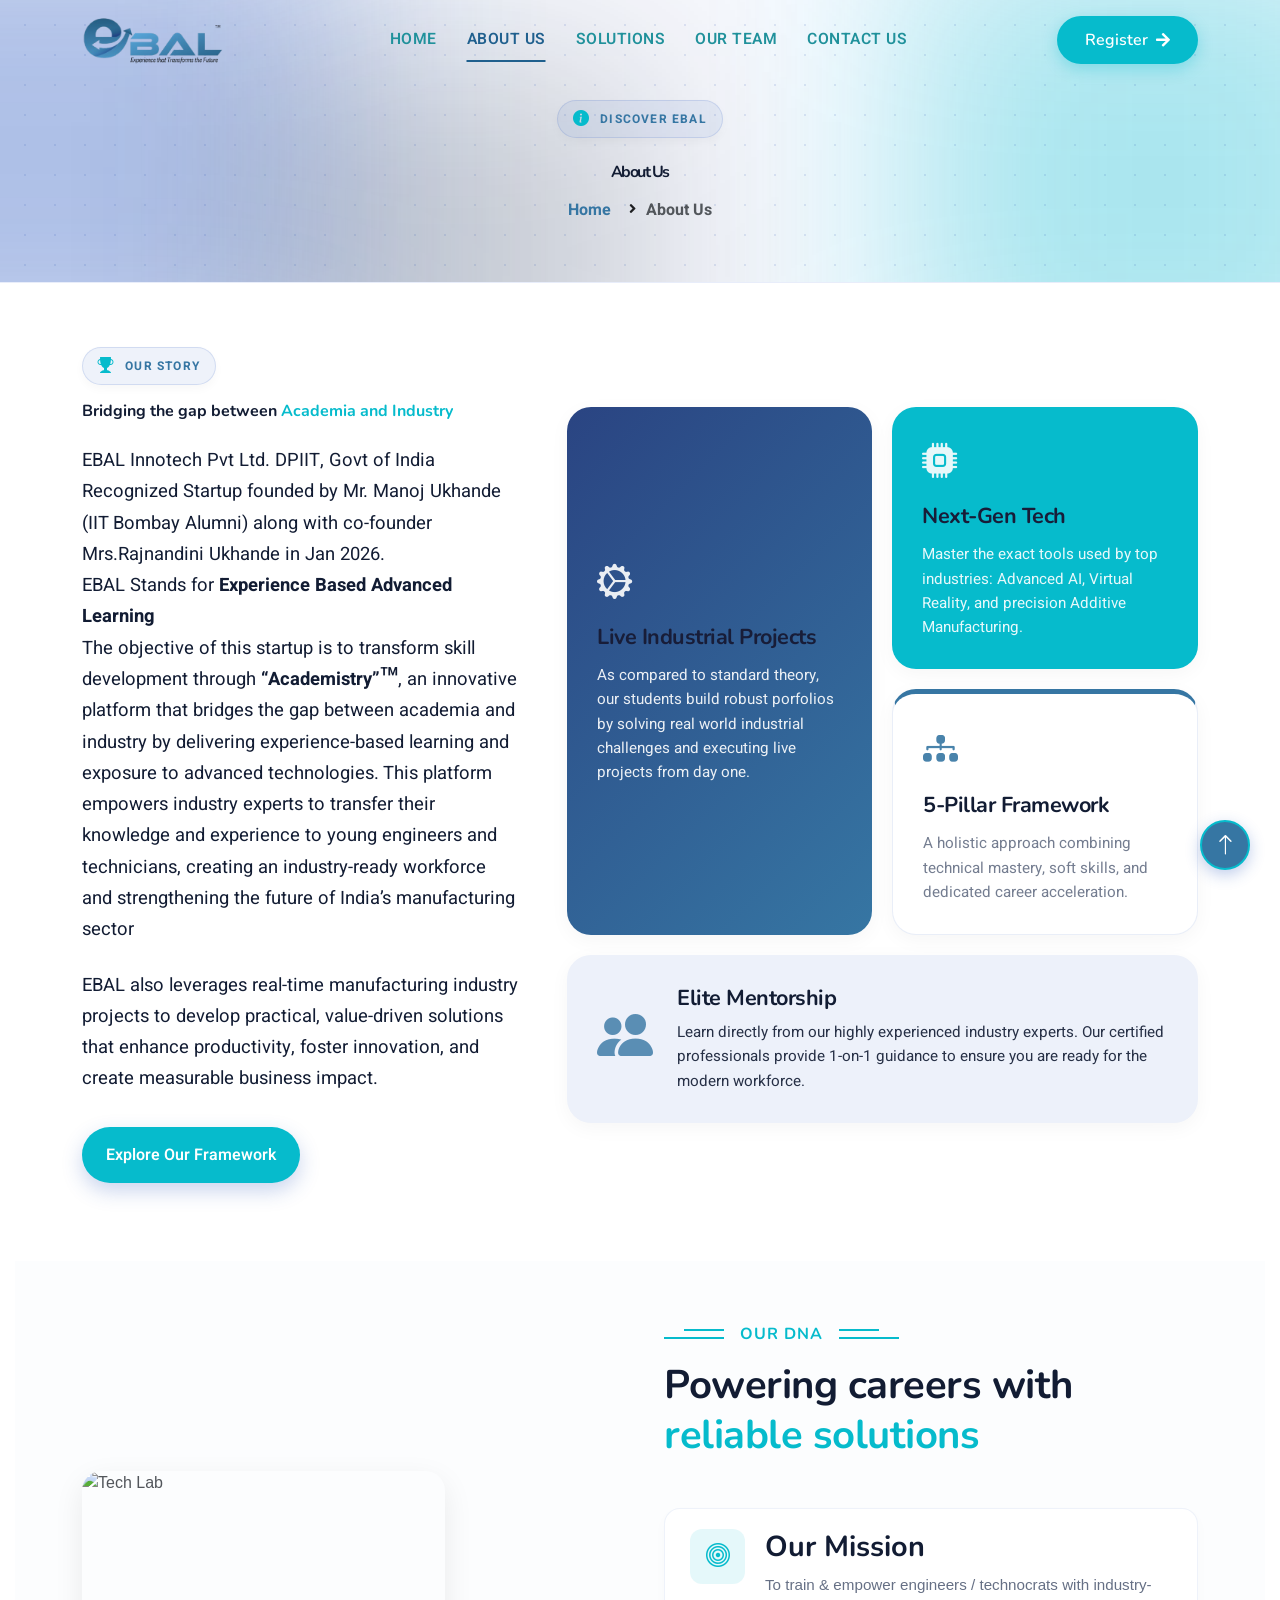
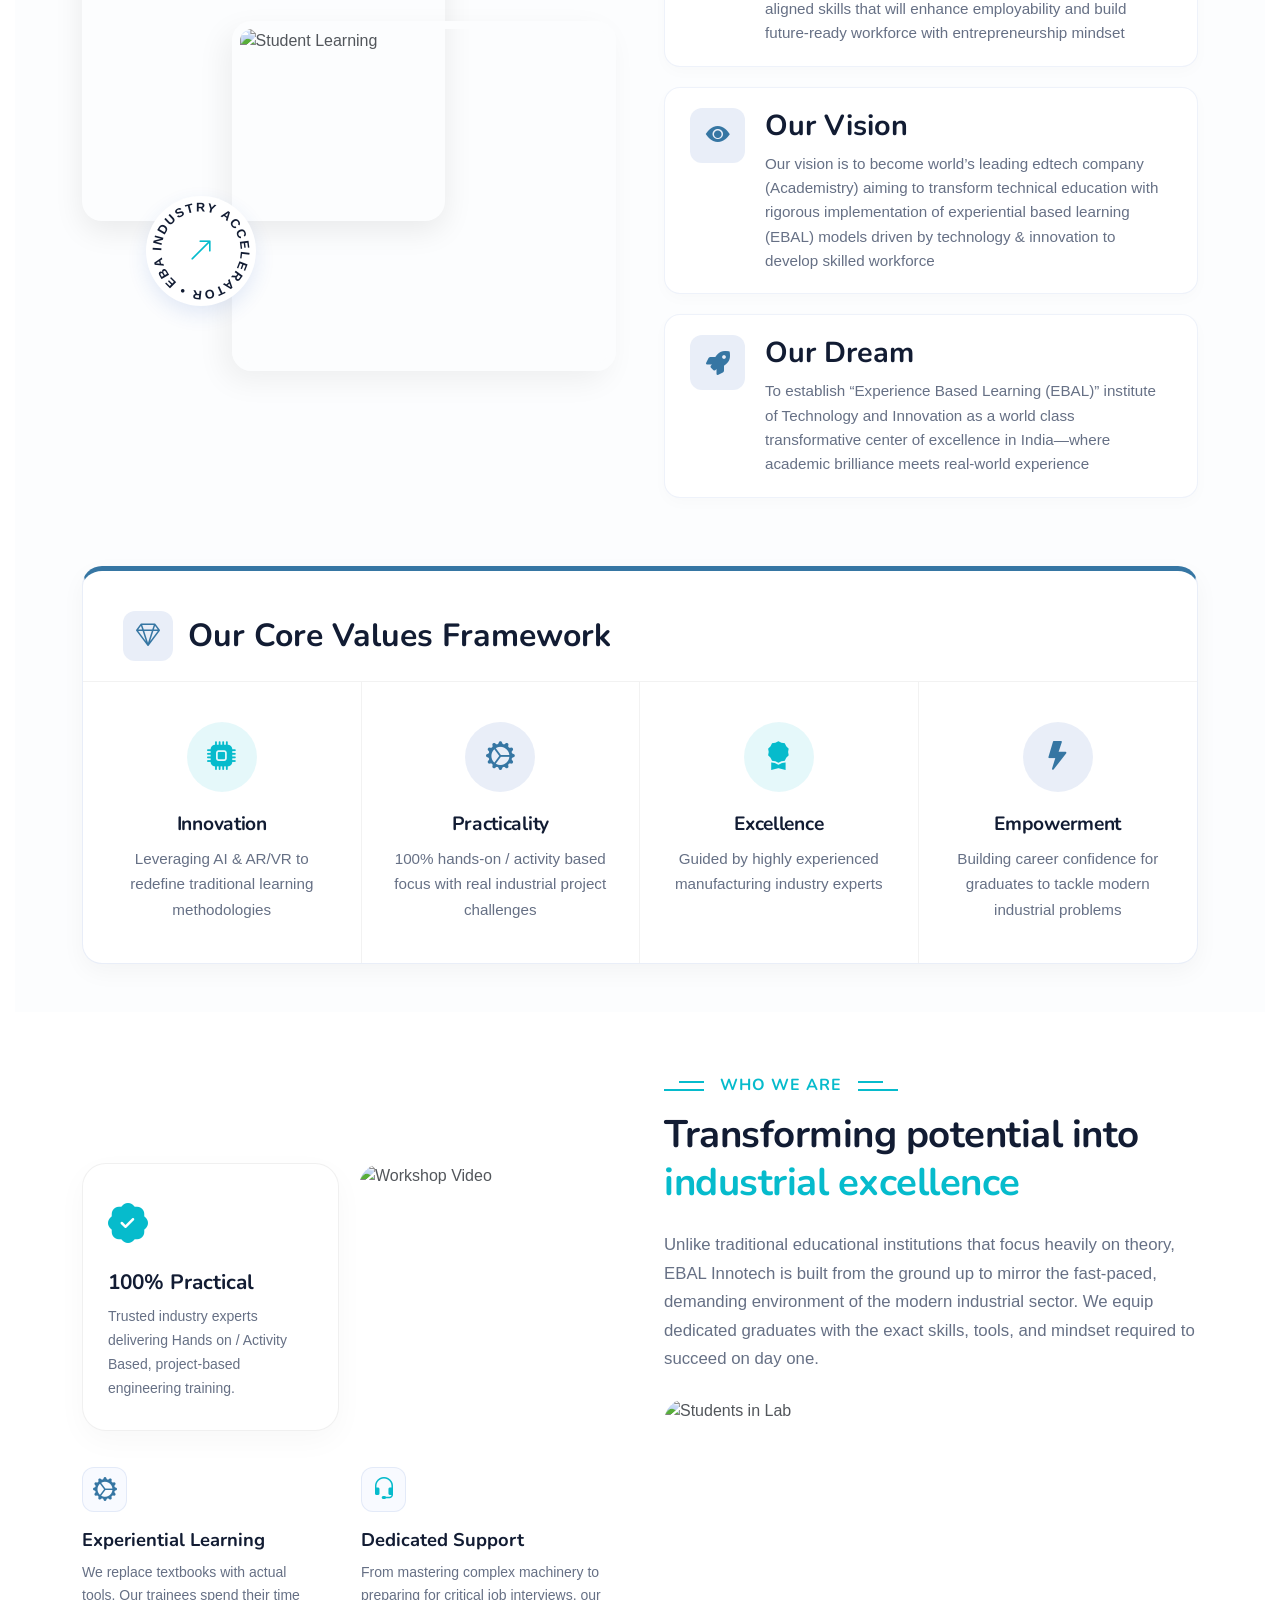
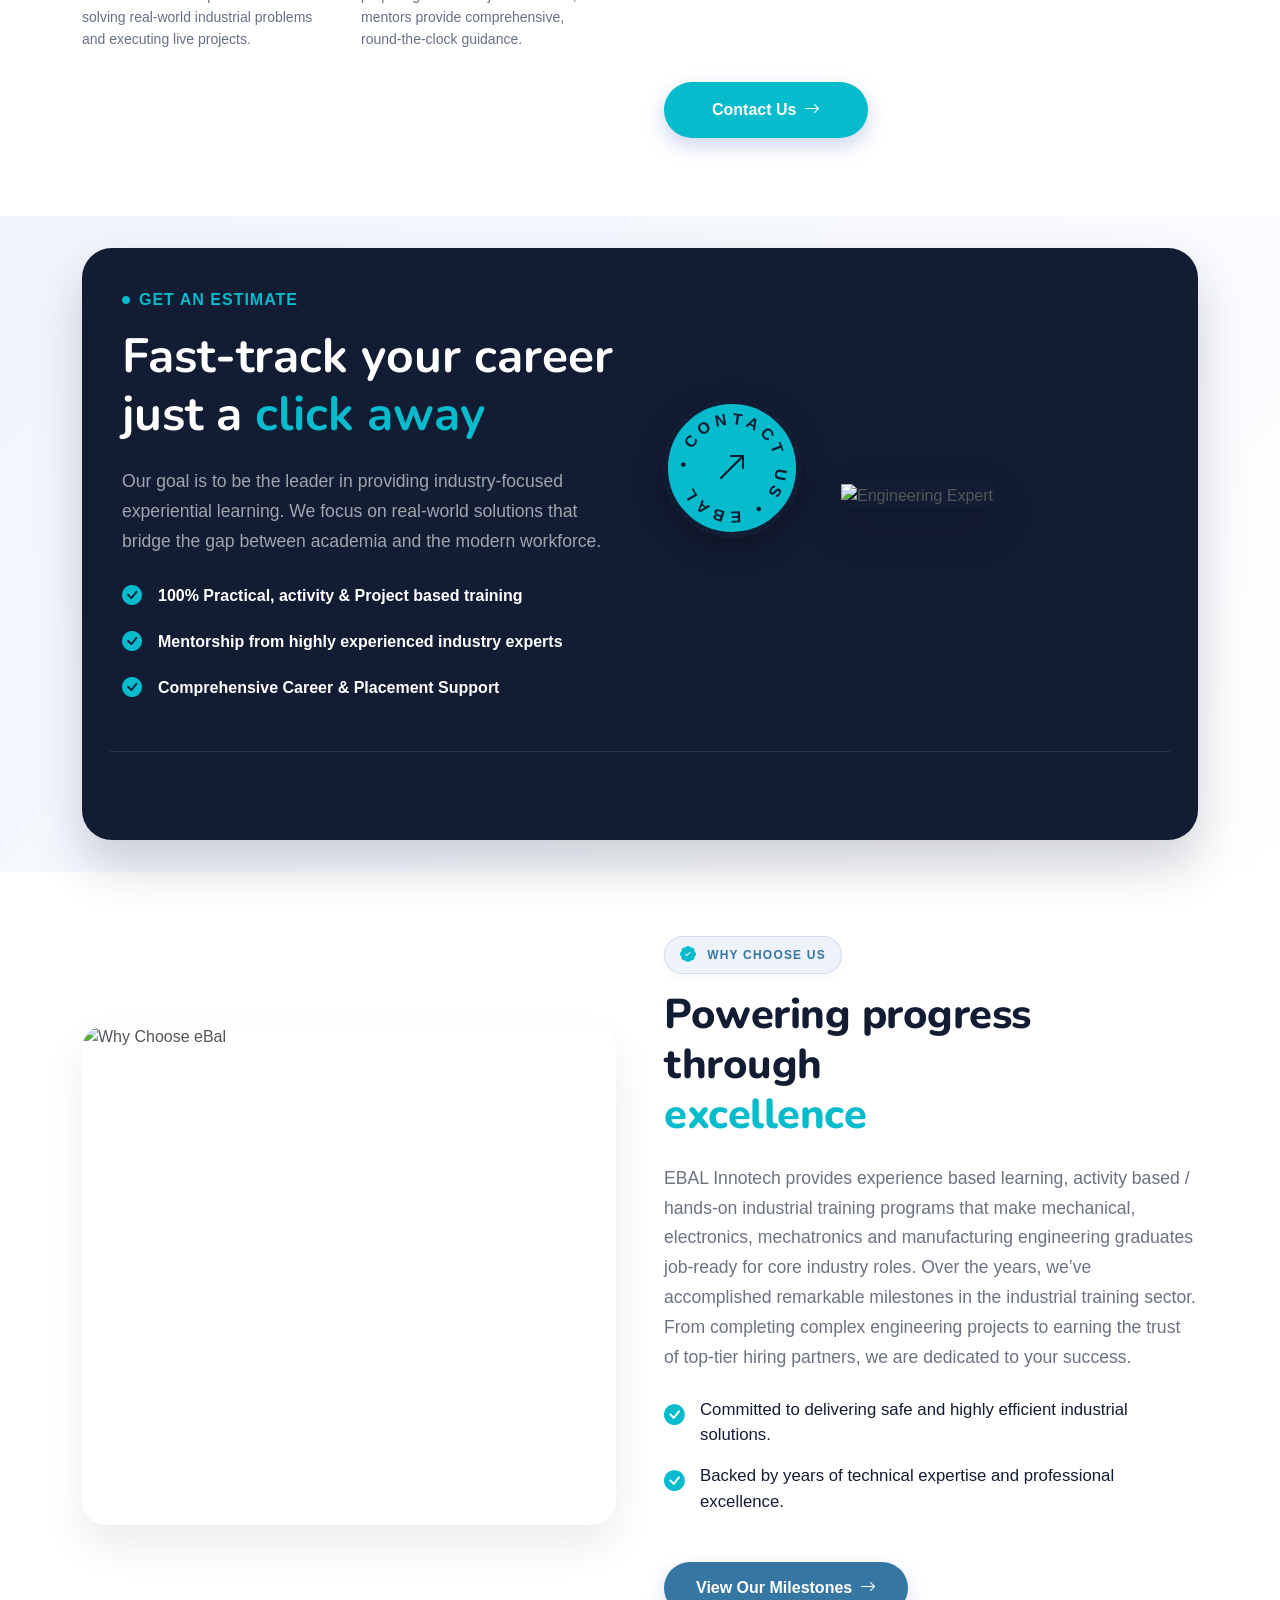
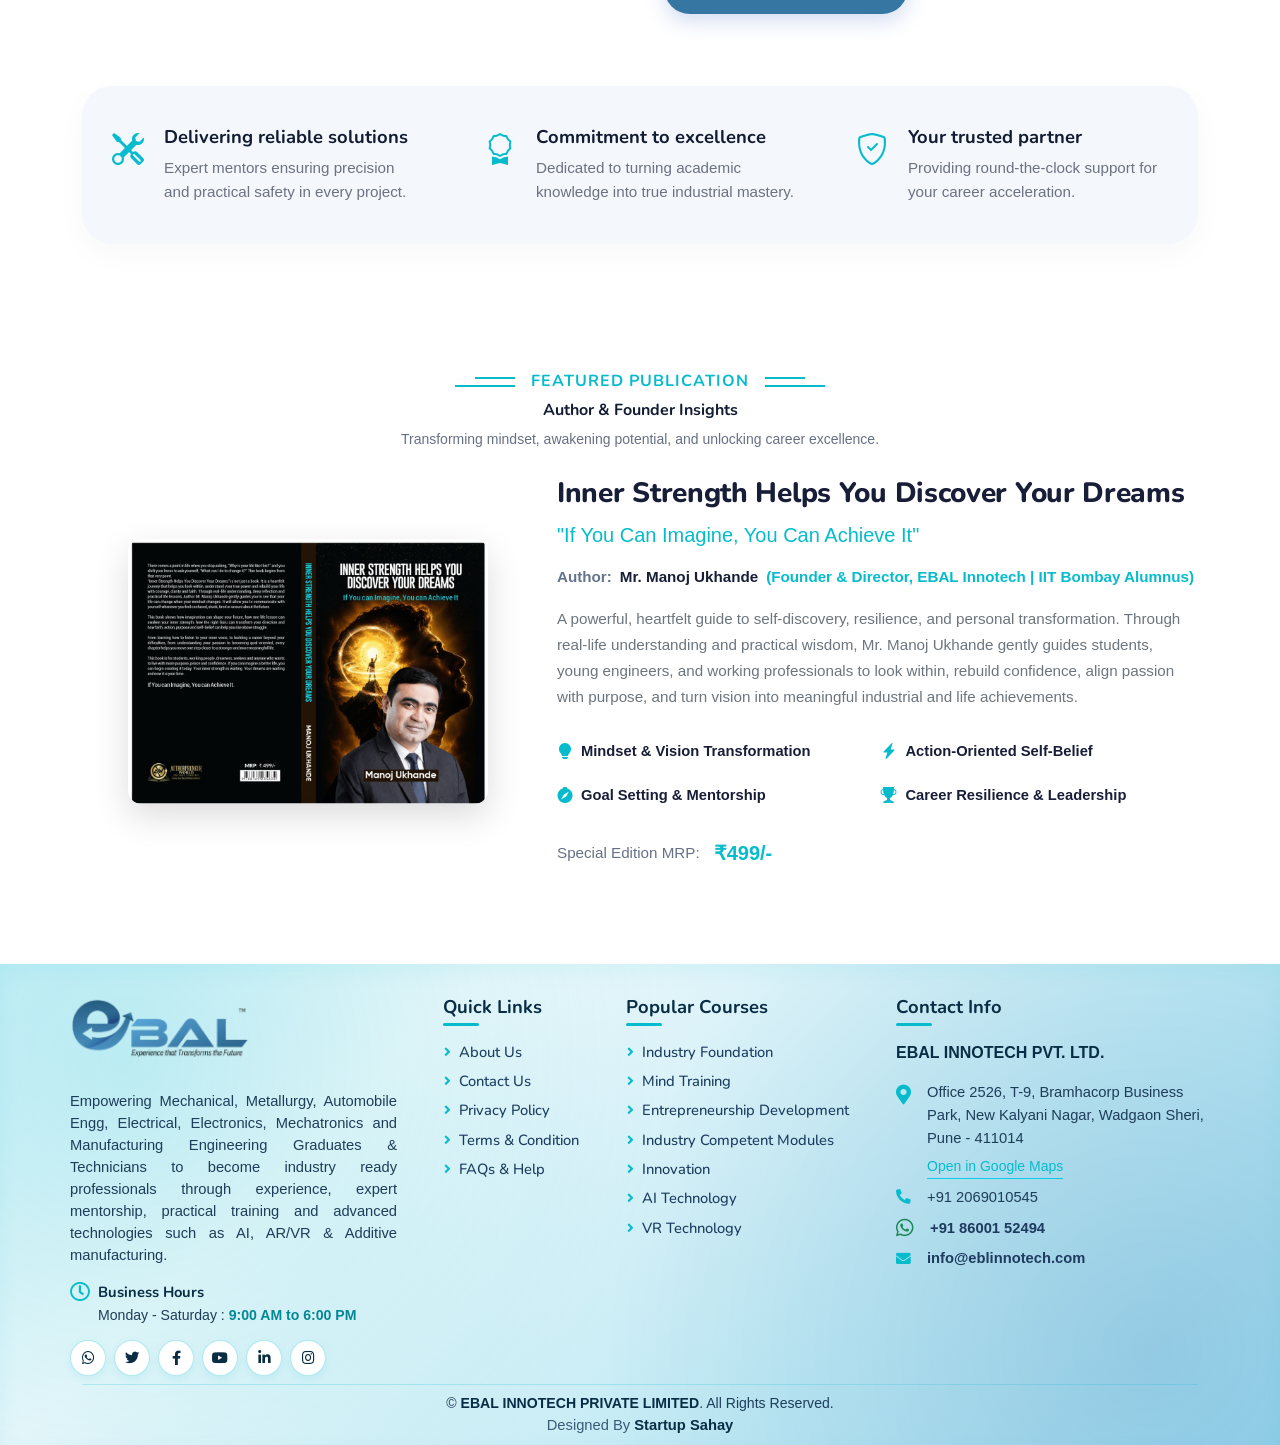
==== about.html @ b23828b1 "Initial commit - EBAL Innotech Website" ====
<!doctype html>
<html lang="en">
 <head>
    <meta charset="utf-8" />
    <title>About EBAL Innotech | Pioneers in Experiential Engineering Training</title>
    
    <meta name="description" content="Learn about EBAL Innotech, founded by IIT Bombay alumni Manoj Ukhande. We bridge the gap between academia and industry through our unique Academistry™ learning model." />
    
    <meta name="keywords" content="About EBAL Innotech, Academistry, Manoj Ukhande, experiential learning Pune, engineering training institute, Industry 4.0 education, practical engineering courses" />
    
    <meta name="viewport" content="width=device-width, initial-scale=1.0" />
    <meta name="author" content="EBAL Innotech Pvt. Ltd." />
    <meta name="robots" content="index, follow" />
    
    <link rel="canonical" href="https://www.ebalinnotech.com/about" />

    <meta property="og:title" content="About EBAL Innotech | Experiential Learning Experts" />
    <meta property="og:description" content="Discover how EBAL Innotech is transforming engineering graduates into industry-ready professionals with hands-on AI, AR/VR, and manufacturing training." />
    <meta property="og:image" content="https://www.ebalinnotech.com/img/about.jpg" />
    <meta property="og:url" content="https://www.ebalinnotech.com/about" />
    <meta property="og:type" content="website" />

    <meta name="twitter:card" content="summary_large_image" />
    <meta name="twitter:title" content="About EBAL Innotech | Industry Skill Accelerator" />
    <meta name="twitter:description" content="Bridging academia and industry through our 5-pillar Academistry framework." />
    <meta name="twitter:image" content="https://www.ebalinnotech.com/img/about.jpg" />

    <link rel="icon" type="image/png" sizes="60x60" href="./img/faviconlogo.jpeg" />
    <link href="img/favicon.ico" rel="icon" />

    <link rel="preconnect" href="https://fonts.googleapis.com" />
    <link rel="preconnect" href="https://fonts.gstatic.com" crossorigin />
    <link href="https://fonts.googleapis.com/css2?family=Heebo:wght@400;500;600&family=Nunito:wght@600;700;800&display=swap" rel="stylesheet" />

    <link href="https://cdnjs.cloudflare.com/ajax/libs/font-awesome/5.10.0/css/all.min.css" rel="stylesheet" />
    <link href="https://cdn.jsdelivr.net/npm/bootstrap-icons@1.4.1/font/bootstrap-icons.css" rel="stylesheet" />

    <link href="lib/animate/animate.min.css" rel="stylesheet" />
    <link href="lib/owlcarousel/assets/owl.carousel.min.css" rel="stylesheet" />

    <link href="css/bootstrap.min.css" rel="stylesheet" />

    <link href="css/style.css" rel="stylesheet" />
    <link href="css/about.css" rel="stylesheet" />

    <script type="application/ld+json">
    {
      "@context": "https://schema.org",
      "@type": "AboutPage",
      "mainEntity": {
        "@type": "Organization",
        "name": "EBAL Innotech Pvt. Ltd.",
        "description": "An industry-integrated experiential learning platform bridging the gap between academia and real-world engineering.",
        "foundingDate": "2026-01",
        "founder": [
          {
            "@type": "Person",
            "name": "Manoj Rajendra Ukhande",
            "jobTitle": "Founder and Director",
            "alumniOf": "IIT Bombay"
          },
          {
            "@type": "Person",
            "name": "Rajnandini Ukhande",
            "jobTitle": "Co-Founder and Director"
          }
        ],
        "url": "https://www.ebalinnotech.com/"
      }
    }
    </script>
</head>

  <body>
    <!-- Spinner Start -->
    <div
      id="spinner"
      class="show bg-white position-fixed translate-middle w-100 vh-100 top-50 start-50 d-flex align-items-center justify-content-center"
    >
      <div
        class="spinner-border text-primary"
        style="width: 3rem; height: 3rem"
        role="status"
      >
        <span class="sr-only">Loading...</span>
      </div>
    </div>
    <!-- Spinner End -->

    <!-- Navbar Start -->
    <nav class="navbar navbar-expand-lg ebal-navbar fixed-top">
      <div class="container">
        <a href="index" class="navbar-brand d-flex align-items-center">
          <img
            src="img/EBAL_INNOTECH_FINAL.png"
            alt="EBAL Logo"
            style="height: 50px"
          />
        </a>

        <button
          type="button"
          class="navbar-toggler"
          data-bs-toggle="collapse"
          data-bs-target="#navbarCollapse"
        >
          <span class="navbar-toggler-icon"></span>
        </button>

        <div class="collapse navbar-collapse" id="navbarCollapse">
          <div class="navbar-nav mx-auto">
            <a href="index" class="nav-item nav-link">Home</a>
            <a href="about" class="nav-item nav-link active">About Us</a>
            
            <div class="nav-item dropdown">
              <a href="solution" class="nav-link">Solutions</a>
              <!-- <div class="dropdown-menu fade-down m-0">
                        <a href="training.html" class="dropdown-item">Industrial Training</a>
                        <a href="tech.html" class="dropdown-item">Advanced Tech</a>
                        <a href="mentorship.html" class="dropdown-item">Mentorship</a>
                    </div> -->
            </div>
            <a href="team" class="nav-item nav-link">Our Team</a>
       
            <a href="contactus" class="nav-item nav-link">Contact Us</a>
          </div>

          <div
            class="mt-4 mt-lg-0 mb-3 mb-lg-0 d-flex justify-content-center justify-content-lg-end"
          >
            <a
              href="https://experts.ebalinnotech.com/l/eecb7ab9f0"
              class="btn btn-nav-action rounded-pill"
            >
              Register <i class="fa fa-arrow-right ms-2"></i>
            </a>
          </div>
        </div>
      </div>
    </nav>
    <!-- Navbar End -->

    <!-- Header Start -->
    <div class="ebal-inner-header">
      <div class="tech-orb orb-primary"></div>
      <div class="tech-orb orb-cyan"></div>
      <div class="tech-orb orb-accent"></div>

      <div class="grid-overlay"></div>

      <div class="container position-relative z-index-2">
        <div class="row justify-content-center">
          <div class="col-lg-10 text-center">
            <div class="mb-4" style="margin-top: 40px">
              <span class="ebal-badge-clean">
                <i class="bi bi-info-circle-fill"></i> Discover EBAL
              </span>
            </div>

            <h1
              class="display-3 fw-bold text-dark-blue animated slideInDown mb-3"
            >
              About Us
            </h1>

            <nav aria-label="breadcrumb">
              <ol
                class="breadcrumb justify-content-center bg-transparent p-0 m-0 animated slideInUp"
              >
                <li class="breadcrumb-item">
                  <a
                    class="text-primary-blue text-decoration-none fw-bold"
                    href="index"
                    >Home</a
                  >
                </li>
                <li
                  class="breadcrumb-item text-black fw-bold"
                  aria-current="page"
                >
                  About Us
                </li>
              </ol>
            </nav>
          </div>
        </div>
      </div>
    </div>
    <!-- Header End -->

    <!-- Service Start -->
    <section class="ebal-story-section py-5">
      <div class="container py-5">
        <div class="row g-5 align-items-center">
          <div class="col-lg-5">
            <span class="ebal-badge-clean mb-3">
              <i class="bi bi-trophy-fill"></i> Our Story
            </span>
            <h2 class="display-5 fw-bold text-dark-blue mb-4">
              Bridging the gap between
              <span class="text-primary-cyan">Academia and Industry</span>
            </h2>

            <p class="lead-text mb-4">
             
              EBAL Innotech Pvt Ltd. DPIIT, Govt of India Recognized Startup founded by Mr. Manoj Ukhande (IIT Bombay Alumni) along with co-founder Mrs.Rajnandini Ukhande  in Jan 2026.<br>

EBAL Stands for <strong> Experience Based Advanced Learning</strong> <br>

The objective of this startup is to transform skill development through <strong>“Academistry”™</strong>, an innovative platform that bridges the gap between academia and industry by delivering experience-based learning and exposure to advanced technologies.
This platform empowers industry experts to transfer their knowledge and experience to young engineers and technicians, creating an industry-ready workforce and strengthening the future of India’s manufacturing sector

            </p>
            <p class="lead-text mb-4">
             EBAL also leverages real-time manufacturing industry projects to develop practical, value-driven solutions that enhance productivity, foster innovation, and create measurable business impact.
            </p>

            <a
              href="#courses"
              class="btn-primary-custom px-4 py-3 rounded-pill mt-2"
            >
              Explore Our Framework
            </a>
          </div>

          <div class="col-lg-7">
            <div class="bento-grid-static">
              <div class="bento-card-solid card-tall dark-plum-gradient">
                <div class="card-icon-top">
                  <i class="bi bi-gear-wide-connected"></i>
                </div>
                <h3 class="card-solid-title">Live Industrial Projects</h3>
                <p class="card-solid-text">
                  As compared to standard theory, our students build robust porfolios by solving real world industrial challenges and executing live projects from day one.
                </p>
              </div>

              <div class="bento-card-solid card-sq1 cyan-bg">
                <div class="card-icon-top"><i class="bi bi-cpu-fill"></i></div>
                <h3 class="card-solid-title">Next-Gen Tech</h3>
                <p class="card-solid-text">
                  Master the exact tools used by top industries: Advanced AI,
                 Virtual Reality, and precision Additive Manufacturing.
                </p>
              </div>

              <div class="bento-card-solid card-sq2 white-bg border-card">
                <div class="card-icon-top text-primary-blue">
                  <i class="bi bi-diagram-3-fill"></i>
                </div>
                <h3 class="card-solid-title text-dark-blue">
                  5-Pillar Framework
                </h3>
                <p class="card-solid-text text-muted">
                  A holistic approach combining technical mastery, soft skills,
                  and dedicated career acceleration.
                </p>
              </div>

              <div class="bento-card-solid card-wide light-blue-bg">
                <div class="d-flex align-items-center gap-4">
                  <div
                    class="card-icon-large text-primary-blue d-none d-sm-block"
                  >
                    <i class="bi bi-people-fill"></i>
                  </div>
                  <div>
                    <h3 class="card-solid-title text-dark-blue mb-2">
                      Elite Mentorship
                    </h3>
                    <p class="card-solid-text text-dark-blue opacity-75 mb-0">
                      Learn directly from our highly experienced industry experts.
                      Our certified professionals provide 1-on-1 guidance to ensure you are ready for the modern workforce. 
                    </p>
                  </div>
                </div>
              </div>
            </div>
          </div>
        </div>
      </div>
    </section>
    <!-- Service End -->

    <section class="ebal-mvv-section py-5">
      <div class="container py-5">
        <div
          class="row g-5 mb-5 align-items-center flex-column-reverse flex-lg-row"
        >
          <div class="col-lg-6 wow fadeInUp" data-wow-delay="0.1s">
            <div class="image-composition">
              <img
                src="https://images.unsplash.com/photo-1581091226825-a6a2a5aee158?ixlib=rb-4.0.3&auto=format&fit=crop&w=600&q=80"
                alt="Tech Lab"
                class="img-top-left"
              />
              <img
                src="https://images.unsplash.com/photo-1531482615713-2afd69097998?ixlib=rb-4.0.3&auto=format&fit=crop&w=600&q=80"
                alt="Student Learning"
                class="img-bottom-right"
              />

              <div class="rotating-badge">
                <svg
                  class="rotating-text"
                  viewBox="0 0 100 100"
                  width="100%"
                  height="100%"
                >
                  <defs>
                    <path
                      id="circlePath"
                      d="M 50, 50 m -36, 0 a 36,36 0 1,1 72,0 a 36,36 0 1,1 -72,0"
                    />
                  </defs>
                  <text
                    font-size="11.5"
                    font-weight="bold"
                    fill="#121c33"
                    letter-spacing="1.5"
                  >
                    <textPath href="#circlePath">
                      INDUSTRY ACCELERATOR • EBAL •
                    </textPath>
                  </text>
                </svg>
                <div class="center-arrow">
                  <i class="bi bi-arrow-up-right"></i>
                </div>
              </div>
            </div>
          </div>

          <div class="col-lg-6 wow fadeInUp" data-wow-delay="0.3s">
            <div class="ebal-double-line-heading justify-content-start mb-3">
              <span class="line left-line"></span>
              <h6
                class="text-primary-cyan px-3 mb-0 text-uppercase fw-bold letter-spacing-1"
              >
                Our DNA
              </h6>
              <span class="line right-line"></span>
            </div>

            <h2
              class="mb-5 text-dark-blue fw-bold ebal-section-title"
              style="font-size: 2.5rem"
            >
              Powering careers with <br /><span class="text-primary-cyan"
                >reliable solutions</span
              >
            </h2>

            <div class="mv-card-horizontal">
              <div class="mv-icon-square bg-light-cyan text-primary-cyan">
                <i class="bi bi-bullseye"></i>
              </div>
              <div>
                <h4 class="text-dark-blue fw-bold mb-2">Our Mission</h4>
                <p class="text-muted mb-0 small-p">
                  To train & empower engineers / technocrats with industry-aligned skills that will enhance employability and build future-ready workforce with entrepreneurship mindset
                </p>
              </div>
            </div>

            <div class="mv-card-horizontal">
              <div class="mv-icon-square bg-light-blue text-primary-blue">
                <i class="bi bi-eye-fill"></i>
              </div>
              <div>
                <h4 class="text-dark-blue fw-bold mb-2">Our Vision</h4>
                <p class="text-muted mb-0 small-p">
                  Our vision is to become world’s leading edtech company
                  (Academistry) aiming to transform technical education with
                  rigorous implementation of experiential based learning (EBAL)
                  models driven by technology & innovation to develop skilled
                  workforce
                </p>
              </div>
            </div>
            <div class="mv-card-horizontal">
              <div class="mv-icon-square bg-light-blue text-primary-blue">
                <i class="fa fa-rocket"></i>
              </div>
              <div>
                <h4 class="text-dark-blue fw-bold mb-2">Our Dream</h4>
                <p class="text-muted mb-0 small-p">
                  To establish “Experience Based Learning (EBAL)” institute of
                  Technology and Innovation as a world class transformative
                  center of excellence in India—where academic brilliance meets
                  real-world experience
                </p>
              </div>
            </div>
          </div>
        </div>

        <div class="wow fadeInUp" data-wow-delay="0.5s">
          <div
            class="bg-white-solid border-card framework-card p-0"
            style="
              border-radius: 20px;
              box-shadow: 0 8px 25px rgba(0, 0, 0, 0.04);
              overflow: hidden;
            "
          >
            <div class="framework-header">
              <div class="mvv-icon-small">
                <i class="bi bi-gem"></i>
              </div>
              <h4 class="mb-0 text-dark-blue fw-bold" style="font-size: 2rem">
                Our Core Values Framework
              </h4>
            </div>

            <div class="values-grid">
              <div class="value-item">
                <div class="value-icon-circle bg-light-cyan">
                  <i class="bi bi-cpu-fill text-primary-cyan"></i>
                </div>
                <h5 class="text-dark-blue fw-bold">Innovation</h5>
                <p class="text-muted small mb-0">
                  Leveraging AI & AR/VR to redefine traditional learning
                  methodologies
                </p>
              </div>

              <div class="value-item">
                <div class="value-icon-circle bg-light-blue">
                  <i class="bi bi-gear-wide-connected text-primary-blue"></i>
                </div>
                <h5 class="text-dark-blue fw-bold">Practicality</h5>
                <p class="text-muted small mb-0">
                  100% hands-on / activity 
based focus with real industrial project challenges
                </p>
              </div>

              <div class="value-item">
                <div class="value-icon-circle bg-light-cyan">
                  <i class="bi bi-award-fill text-primary-cyan"></i>
                </div>
                <h5 class="text-dark-blue fw-bold">Excellence</h5>
                <p class="text-muted small mb-0">
                 Guided by highly experienced manufacturing industry experts
                </p>
              </div>

              <div class="value-item">
                <div class="value-icon-circle bg-light-blue">
                  <i class="bi bi-lightning-fill text-primary-blue"></i>
                </div>
                <h5 class="text-dark-blue fw-bold">Empowerment</h5>
                <p class="text-muted small mb-0">
                  Building career confidence for graduates to tackle modern
                  industrial problems
                </p>
              </div>
            </div>
          </div>
        </div>
      </div>
    </section>

    <section class="ebal-who-bento py-5">
      <div class="container py-5">
        <div class="row g-5 align-items-center">
          <div class="col-lg-6 wow fadeInLeft" data-wow-delay="0.1s">
            <div class="bento-visual-grid">
              <div class="bento-card bento-stat">
                <div class="stat-icon-wrapper">
                  <i class="bi bi-patch-check-fill text-primary-cyan"></i>
                </div>
                <h4 class="fw-bold text-dark-blue">100% Practical</h4>
                <p class="text-muted small mb-0">
                  Trusted industry experts delivering Hands on / Activity Based, project-based
                  engineering training.
                </p>
              </div>

              <div class="bento-card bento-video">
                <img
                  src="https://images.unsplash.com/photo-1581092335397-9583eb92d232?ixlib=rb-4.0.3&auto=format&fit=crop&w=500&q=80"
                  alt="Workshop Video"
                />
                <!-- <div class="play-btn-overlay">
                            <a href="#" class="play-btn"><i class="bi bi-play-fill"></i></a>
                        </div> -->
              </div>

              <div
                class="bento-features-wrapper mt-3"
                style="grid-column: span 2"
              >
                <div class="row g-4">
                  <div class="col-md-6">
                    <div class="text-feature-block">
                      <div class="feature-icon mb-3">
                        <i
                          class="bi bi-gear-wide-connected text-primary-blue"
                        ></i>
                      </div>
                      <h5 class="fw-bold text-dark-blue">
                        Experiential Learning
                      </h5>
                      <p class="text-muted small mb-0">
                        We replace textbooks with actual tools. Our trainees
                        spend their time solving real-world industrial problems
                        and executing live projects.
                      </p>
                    </div>
                  </div>
                  <div class="col-md-6">
                    <div class="text-feature-block">
                      <div class="feature-icon mb-3">
                        <i class="bi bi-headset text-primary-cyan"></i>
                      </div>
                      <h5 class="fw-bold text-dark-blue">Dedicated Support</h5>
                      <p class="text-muted small mb-0">
                        From mastering complex machinery to preparing for
                        critical job interviews, our mentors provide
                        comprehensive, round-the-clock guidance.
                      </p>
                    </div>
                  </div>
                </div>
              </div>
            </div>
          </div>

          <div class="col-lg-6 wow fadeInRight" data-wow-delay="0.3s">
            <div class="ebal-double-line-heading justify-content-start mb-3">
              <span class="line left-line"></span>
              <h6
                class="text-primary-cyan px-3 mb-0 text-uppercase fw-bold letter-spacing-1"
              >
                Who We Are
              </h6>
              <span class="line right-line"></span>
            </div>

            <h2 class="bento-main-title fw-bold text-dark-blue mb-4">
              Transforming potential into
              <span class="text-primary-cyan">industrial excellence</span>
            </h2>

            <p class="bento-lead-text text-muted mb-4">
              Unlike traditional educational institutions that focus heavily on
              theory, EBAL Innotech is built from the ground up to mirror the
              fast-paced, demanding environment of the modern industrial sector.
              We equip dedicated graduates with the exact skills, tools, and
              mindset required to succeed on day one.
            </p>

            <div class="bento-card bento-wide mb-4" style="height: 260px">
              <img
                src="https://images.unsplash.com/photo-1531482615713-2afd69097998?ixlib=rb-4.0.3&auto=format&fit=crop&w=800&q=80"
                alt="Students in Lab"
                style="width: 100%; height: 100%; object-fit: cover"
              />
            </div>

            <a
              href="contactus"
              class="btn-primary-custom px-5 py-3 rounded-pill fw-bold"
            >
              Contact Us <i class="bi bi-arrow-right ms-2"></i>
            </a>
          </div>
        </div>
      </div>
    </section>

    <section class="ebal-stats-section py-3">
      <div class="container py-3">
        <div class="ebal-stats-box-wrapper">
          <div class="row align-items-center mb-5 pb-5 ebal-bottom-divider">
            <div
              class="col-lg-6 mb-5 mb-lg-0 wow fadeInLeft"
              data-wow-delay="0.1s"
            >
              <span
                class="text-primary-cyan text-uppercase fw-bold letter-spacing-1 mb-3 d-block"
              >
                <i
                  class="bi bi-circle-fill"
                  style="
                    font-size: 0.5rem;
                    vertical-align: middle;
                    margin-right: 8px;
                  "
                ></i
                >GET AN ESTIMATE
              </span>

              <h2 class="display-5 fw-bold text-white mb-4">
                Fast-track your career just a
                <span class="text-primary-cyan">click away</span>
              </h2>

              <p
                class="text-white-50 mb-4"
                style="font-size: 1.1rem; line-height: 1.7"
              >
                Our goal is to be the leader in providing industry-focused
                experiential learning. We focus on real-world solutions that
                bridge the gap between academia and the modern workforce.
              </p>

              <ul class="list-unstyled text-white m-0">
                <li class="mb-3 d-flex align-items-center">
                  <i
                    class="bi bi-check-circle-fill text-primary-cyan me-3 fs-5"
                  ></i>
                  <span class="fw-medium"
                    >100% Practical, activity & Project based training</span
                  >
                </li>
                <li class="mb-3 d-flex align-items-center">
                  <i
                    class="bi bi-check-circle-fill text-primary-cyan me-3 fs-5"
                  ></i>
                  <span class="fw-medium"
                    >Mentorship from highly experienced industry experts</span
                  >
                </li>
                <li class="d-flex align-items-center">
                  <i
                    class="bi bi-check-circle-fill text-primary-cyan me-3 fs-5"
                  ></i>
                  <span class="fw-medium"
                    >Comprehensive Career & Placement Support</span
                  >
                </li>
              </ul>
            </div>

            <div
              class="col-lg-6 position-relative text-center wow fadeInRight"
              data-wow-delay="0.3s"
            >
              <div class="position-relative d-inline-block w-100 ps-lg-4">
                <img
                  src="https://images.unsplash.com/photo-1581092160562-40aa08e78837?ixlib=rb-4.0.3&auto=format&fit=crop&w=800&q=80"
                  alt="Engineering Expert"
                  class="img-fluid rounded-4 shadow-lg w-100"
                  style="height: 400px; object-fit: cover"
                />

                <div class="cta-rotating-badge">
                  <svg
                    class="cta-rotating-text"
                    viewBox="0 0 100 100"
                    width="100%"
                    height="100%"
                  >
                    <defs>
                      <path
                        id="ctaCirclePath"
                        d="M 50, 50 m -34, 0 a 34,34 0 1,1 68,0 a 34,34 0 1,1 -68,0"
                      />
                    </defs>
                    <text
                      font-size="12.5"
                      font-weight="bold"
                      fill="#121c33"
                      letter-spacing="3.5"
                    >
                      <textPath href="#ctaCirclePath">
                        • CONTACT US • EBAL
                      </textPath>
                    </text>
                  </svg>
                  <div class="cta-center-icon">
                    <i class="bi bi-arrow-up-right"></i>
                  </div>
                </div>
              </div>
            </div>
          </div>

          <!-- <div class="row g-4 text-white wow fadeInUp" data-wow-delay="0.5s">
                
                <div class="col-sm-6 col-lg-3">
                    <div class="ebal-stat-box">
                        <i class="bi bi-bullseye text-primary-cyan mb-2 d-block"></i>
                        <h3 class="fw-bold text-white mb-0">10,000+</h3>
                        <p class="text-white-50 mb-0 small">Careers Launched</p>
                    </div>
                </div>
                
                <div class="col-sm-6 col-lg-3">
                    <div class="ebal-stat-box">
                        <i class="bi bi-building text-primary-cyan mb-2 d-block"></i>
                        <h3 class="fw-bold text-white mb-0">50+</h3>
                        <p class="text-white-50 mb-0 small">Hiring Partners</p>
                    </div>
                </div>
                
                <div class="col-sm-6 col-lg-3">
                    <div class="ebal-stat-box">
                        <i class="bi bi-gear-wide-connected text-primary-cyan mb-2 d-block"></i>
                        <h3 class="fw-bold text-white mb-0">100+</h3>
                        <p class="text-white-50 mb-0 small">Live Projects</p>
                    </div>
                </div>
                
                <div class="col-sm-6 col-lg-3">
                    <div class="ebal-stat-box">
                        <i class="bi bi-award text-primary-cyan mb-2 d-block"></i>
                        <h3 class="fw-bold text-white mb-0">10+</h3>
                        <p class="text-white-50 mb-0 small">Tech Domains</p>
                    </div>
                </div>
                
            </div>
             -->
        </div>
      </div>
    </section>

    <!-- <section class="ebal-partners-section py-5">
    <div class="container py-5">
        
        <div class="row justify-content-center mb-5">
            <div class="col-lg-8 text-center wow fadeInUp" data-wow-delay="0.1s">
                <div class="ebal-double-line-heading justify-content-center mb-3">
                    <span class="line left-line"></span>
                    <h6 class="text-primary-cyan px-3 mb-0 text-uppercase fw-bold letter-spacing-1">Our Network</h6>
                    <span class="line right-line"></span>
                </div>
                <h2 class="fw-bold text-dark-blue mb-0">Partnerships & Memberships</h2>
            </div>
        </div>

        <div class="row wow fadeInUp" data-wow-delay="0.3s">
            <div class="col-12">
                <div class="partners-carousel-wrapper">
                    <div class="partners-track">
                        
                        <div class="partner-logo">
                            <img src="./img/microsoftimg.jpg" alt="Partner 1">
                        </div>
                        <div class="partner-logo">
                            <img src="./img/awsimg.jpg" alt="Partner 2">
                        </div>
                        <div class="partner-logo">
                            <img src="./img/deloitteimg.jpg" alt="Partner 3">
                        </div>
                        <div class="partner-logo">
                            <img src="./img/finastraimg.jpg" alt="Partner 4">
                        </div>
                        <div class="partner-logo">
                            <img src="./img/ibmimg.png" alt="Partner 5">
                        </div>
                        <div class="partner-logo">
                            <img src="./img/googleimg.png" alt="Partner 6">
                        </div>
                         <div class="partner-logo">
                            <img src="./img/tcsimg.png" alt="Partner 7">
                        </div>

                        <div class="partner-logo">
                            <img src="./img/microsoftimg.jpg" alt="Partner 1">
                        </div>
                        <div class="partner-logo">
                            <img src="./img/awsimg.jpg" alt="Partner 2">
                        </div>
                        <div class="partner-logo">
                            <img src="./img/deloitteimg.jpg" alt="Partner 3">
                        </div>
                        <div class="partner-logo">
                            <img src="./img/finastraimg.jpg" alt="Partner 4">
                        </div>
                        <div class="partner-logo">
                            <img src="./img/ibmimg.png" alt="Partner 5">
                        </div>
                        <div class="partner-logo">
                            <img src="./img/googleimg.png" alt="Partner 6">
                        </div>
                         <div class="partner-logo">
                            <img src="./img/tcsimg.png" alt="Partner 7">
                        </div>

                    </div>
                </div>
            </div>
        </div>

    </div>
</section> -->

    <section class="ebal-wcu-section py-5">
      <div class="container py-5">
        <div class="row g-5 align-items-center mb-5 pb-lg-4">
          <div class="col-lg-6 wow fadeInLeft" data-wow-delay="0.1s">
            <div class="ebal-wcu-img-wrapper">
              <img
                src="https://images.unsplash.com/photo-1581092335397-9583eb92d232?ixlib=rb-4.0.3&auto=format&fit=crop&w=800&q=80"
                alt="Why Choose eBal"
                class="ebal-wcu-main-img"
              />
            </div>
          </div>

          <div class="col-lg-6 wow fadeInRight" data-wow-delay="0.3s">
            <!-- <div class="ebal-wcu-subtitle mb-3">
                    <i class="bi bi-circle-fill"></i> WHY CHOOSE US
                </div> -->
            <span class="ebal-badge-clean mb-3">
              <i class="bi bi-patch-check-fill"></i>WHY CHOOSE US
            </span>

            <h2 class="ebal-wcu-heading mb-4">
              Powering progress through <br /><span class="text-primary-cyan"
                >excellence</span
              >
            </h2>

            <p class="ebal-wcu-paragraph mb-4">
              EBAL Innotech provides experience based learning, activity based /
              hands-on industrial training programs that make mechanical,
              electronics, mechatronics and manufacturing engineering graduates
              job-ready for core industry roles. Over the years, we’ve
              accomplished remarkable milestones in the industrial training
              sector. From completing complex engineering projects to earning
              the trust of top-tier hiring partners, we are dedicated to your
              success.
            </p>

            <ul class="ebal-wcu-checklist mb-5">
              <li>
                <i class="bi bi-check-circle-fill"></i>
                <span
                  >Committed to delivering safe and highly efficient industrial
                  solutions.</span
                >
              </li>
              <li>
                <i class="bi bi-check-circle-fill"></i>
                <span
                  >Backed by years of technical expertise and professional
                  excellence.</span
                >
              </li>
            </ul>

            <a href="#milestones" class="ebal-wcu-btn">
              View Our Milestones <i class="bi bi-arrow-right ms-2"></i>
            </a>
          </div>
        </div>

        <div class="ebal-wcu-bottom-bar wow fadeInUp" data-wow-delay="0.5s">
          <div class="row g-0 m-0 w-100">
            <div class="col-lg-4">
              <div class="ebal-wcu-box">
                <div class="wcu-icon-wrap"><i class="bi bi-tools"></i></div>
                <div class="wcu-text-wrap">
                  <h5 class="wcu-title">Delivering reliable solutions</h5>
                  <p class="wcu-desc">
                    Expert mentors ensuring precision and practical safety in
                    every project.
                  </p>
                </div>
              </div>
            </div>

            <div class="col-lg-4">
              <div class="ebal-wcu-box">
                <div class="wcu-icon-wrap"><i class="bi bi-award"></i></div>
                <div class="wcu-text-wrap">
                  <h5 class="wcu-title">Commitment to excellence</h5>
                  <p class="wcu-desc">
                    Dedicated to turning academic knowledge into true industrial
                    mastery.
                  </p>
                </div>
              </div>
            </div>

            <div class="col-lg-4">
              <div class="ebal-wcu-box">
                <div class="wcu-icon-wrap">
                  <i class="bi bi-shield-check"></i>
                </div>
                <div class="wcu-text-wrap">
                  <h5 class="wcu-title">Your trusted partner</h5>
                  <p class="wcu-desc">
                    Providing round-the-clock support for your career
                    acceleration.
                  </p>
                </div>
              </div>
            </div>
          </div>
        </div>
      </div>
    </section>

    <!-- Featured Book Showcase Start -->
    <section class="ebal-featured-book-section py-5 my-4">
      <div class="container py-4">
        <div class="row justify-content-center mb-4">
          <div class="col-lg-8 text-center wow fadeInUp" data-wow-delay="0.1s">
            <div class="ebal-double-line-heading justify-content-center mb-2">
              <span class="line left-line"></span>
              <h6 class="text-primary-cyan px-3 mb-0 text-uppercase fw-bold letter-spacing-1">
                Featured Publication
              </h6>
              <span class="line right-line"></span>
            </div>
            <h2 class="display-6 fw-bold text-dark-blue mb-2">
              Author & Founder Insights
            </h2>
            <p class="text-muted small mb-0">
              Transforming mindset, awakening potential, and unlocking career excellence.
            </p>
          </div>
        </div>

        <div class="ebal-featured-book-card wow fadeInUp" data-wow-delay="0.2s">
          <div class="row align-items-center g-4">
            <div class="col-lg-5 text-center">
              <img
                src="./img/ebal_book.jpeg"
                alt="Inner Strength Helps You Discover Your Dreams - Book by Manoj Ukhande"
                class="book-cover-main img-fluid"
              />
            </div>
            <div class="col-lg-7">
              <h2 class="book-title-heading">
                Inner Strength Helps You Discover Your Dreams
              </h2>
              <p class="fs-5 text-primary-cyan italic fw-semibold mb-3">
                "If You Can Imagine, You Can Achieve It"
              </p>

              <div class="book-author-line">
                <span class="author-label">Author:</span>
                <span class="author-name">Mr. Manoj Ukhande</span>
                <span class="author-cred">(Founder & Director, EBAL Innotech | IIT Bombay Alumnus)</span>
              </div>

              <p class="text-secondary mb-4" style="line-height: 1.7; font-size: 0.95rem; color: #4b5563;">
                A powerful, heartfelt guide to self-discovery, resilience, and personal transformation.
                Through real-life understanding and practical wisdom, Mr. Manoj Ukhande gently guides students,
                young engineers, and working professionals to look within, rebuild confidence, align passion with purpose,
                and turn vision into meaningful industrial and life achievements.
              </p>

              <div class="row g-2 mb-4">
                <div class="col-sm-6">
                  <div class="book-pillar-badge">
                    <i class="bi bi-lightbulb-fill text-primary-cyan me-2 fs-6"></i> Mindset & Vision Transformation
                  </div>
                </div>
                <div class="col-sm-6">
                  <div class="book-pillar-badge">
                    <i class="bi bi-lightning-charge-fill text-primary-cyan me-2 fs-6"></i> Action-Oriented Self-Belief
                  </div>
                </div>
                <div class="col-sm-6">
                  <div class="book-pillar-badge">
                    <i class="bi bi-compass-fill text-primary-cyan me-2 fs-6"></i> Goal Setting & Mentorship
                  </div>
                </div>
                <div class="col-sm-6">
                  <div class="book-pillar-badge">
                    <i class="bi bi-trophy-fill text-primary-cyan me-2 fs-6"></i> Career Resilience & Leadership
                  </div>
                </div>
              </div>

              <div class="mt-2">
                <div class="book-price-tag">
                  <span class="text-muted fw-semibold" style="font-size: 0.95rem;">Special Edition MRP:</span>
                  <strong class="text-primary-cyan fs-5 fw-bold ms-1">₹499/-</strong>
                </div>
              </div>
            </div>
          </div>
        </div>
      </div>
    </section>
    <!-- Featured Book Showcase End -->

    <!-- Founder-Details -->

    <!-- <section id="ebal-founders-section" class="ebal-founders-section py-5">
      <div class="container py-5">
        <div class="row justify-content-center mb-5 pb-3">
          <div class="col-lg-8 text-center wow fadeInUp" data-wow-delay="0.1s">
            <div class="ebal-double-line-heading justify-content-center mb-3">
              <span class="line left-line"></span>
              <h6
                class="text-primary-cyan px-3 mb-0 text-uppercase fw-bold letter-spacing-1"
              >
                Leadership
              </h6>
              <span class="line right-line"></span>
            </div>
            <h2 class="display-6 fw-bold text-dark-blue mb-0">
              The Visionaries Behind EBal
            </h2>
          </div>
        </div>

        <div class="row g-4 justify-content-center">
          <div class="col-lg-6 col-md-10 wow fadeInUp" data-wow-delay="0.2s">
            <div class="ebal-founders-card">
              <div class="row g-0 align-items-center">
                <div class="col-4 founder-profile-side">
                  <div class="founder-img-wrapper">
                    <img
                      src="./img/manojebal.jpg"
                      alt="Manoj Rajendra Ukhande"
                    />
                  </div>
                </div>

                <div class="col-8 founder-details-side">
                  <h3 class="founder-name">Manoj Ukhande</h3>
                  <h5 class="founder-role text-primary-blue">Founder and Director</h5>

                  <ul class="founder-info-list mt-3">
                    <li>
                      <i class="bi bi-mortarboard text-primary-cyan"></i>
                      <span>M.Tech(Mechanical)<strong>IIT Bombay</strong></span>
                    </li>
                    <li>
                      <i class="bi bi-award-fill text-primary-blue"></i>
                      <span
                        >AIR 94 - GATE 2004 | Univ Rank #2 (B.E.) | 7 Patents filed,
                        15+ Technical Papers</span
                      >
                    </li>
                    <li>
                      <i class="bi bi-briefcase-fill text-primary-blue"></i>
                      <span
                        >20+ years of industry experience in Automotive,
                        Industrial & Manufacturing sector</span
                      >
                    </li>
                  </ul>
                </div>
              </div>
            </div>
          </div>

          <div class="col-lg-6 col-md-10 wow fadeInUp" data-wow-delay="0.4s">
            <div class="ebal-founders-card">
              <div class="row g-0 align-items-center">
                <div class="col-4 founder-profile-side">
                  <div class="founder-img-wrapper">
                    <img
                      src="./img/ebalfounder2.jpg"
                      alt="Rajnandini Ukhande"
                    />
                  </div>
                </div>

                <div class="col-8 founder-details-side">
                  <h3 class="founder-name">Rajnandini Ukhande</h3>
                  <h5 class="founder-role text-primary-cyan">Director</h5>

                  <ul class="founder-info-list mt-3">
                    <li>
                      <i class="bi bi-mortarboard text-primary-cyan"></i>
                      <span>M.A. | Specialization in Training & Mentoring</span>
                    </li>
                    <li>
                      <i class="bi bi-people-fill text-primary-blue"></i>
                      <span
                        >Dedicated to empowering students and building
                        foundational capability development for career
                        readiness.</span
                      >
                    </li>
                    <li>
                      <i class="bi bi-book-half text-primary-blue"></i>
                      <span
                        >Facilitating professional learning experiences and
                        effective capability building.</span
                      >
                    </li>
                  </ul>
                </div>
              </div>
            </div>
          </div>
        </div>
      </div>
    </section> -->

    <!-- TestimonialStart -->
    <!-- <div class="container-xxl py-5">
      <div class="container">
        <div class="text-center wow fadeInUp" data-wow-delay="0.1s">
          <h6 class="section-title bg-white text-center text-primary px-3">
            Instructors
          </h6>
          <h1 class="mb-5">Expert Instructors</h1>
        </div>
        <div class="row g-4">
          <div class="col-lg-3 col-md-6 wow fadeInUp" data-wow-delay="0.1s">
            <div class="team-item bg-light">
              <div class="overflow-hidden">
                <img class="img-fluid" src="img/team-1.jpg" alt="" />
              </div>
              <div
                class="position-relative d-flex justify-content-center"
                style="margin-top: -23px"
              >
                <div class="bg-light d-flex justify-content-center pt-2 px-1">
                  <a class="btn btn-sm-square btn-primary mx-1" href=""
                    ><i class="fab fa-facebook-f"></i
                  ></a>
                  <a class="btn btn-sm-square btn-primary mx-1" href=""
                    ><i class="fab fa-twitter"></i
                  ></a>
                  <a class="btn btn-sm-square btn-primary mx-1" href=""
                    ><i class="fab fa-instagram"></i
                  ></a>
                </div>
              </div>
              <div class="text-center p-4">
                <h5 class="mb-0">Product Design Expert</h5>
                <small>20+ Years of Experience</small>
              </div>
            </div>
          </div>
          <div class="col-lg-3 col-md-6 wow fadeInUp" data-wow-delay="0.3s">
            <div class="team-item bg-light">
              <div class="overflow-hidden">
                <img class="img-fluid" src="img/team-2.jpg" alt="" />
              </div>
              <div
                class="position-relative d-flex justify-content-center"
                style="margin-top: -23px"
              >
                <div class="bg-light d-flex justify-content-center pt-2 px-1">
                  <a class="btn btn-sm-square btn-primary mx-1" href=""
                    ><i class="fab fa-facebook-f"></i
                  ></a>
                  <a class="btn btn-sm-square btn-primary mx-1" href=""
                    ><i class="fab fa-twitter"></i
                  ></a>
                  <a class="btn btn-sm-square btn-primary mx-1" href=""
                    ><i class="fab fa-instagram"></i
                  ></a>
                </div>
              </div>
              <div class="text-center p-4">
                <h5 class="mb-0">Forging Expert
</h5>
                <small>35+ Years of experience
</small>
              </div>
            </div>
          </div>
          <div class="col-lg-3 col-md-6 wow fadeInUp" data-wow-delay="0.5s">
            <div class="team-item bg-light">
              <div class="overflow-hidden">
                <img class="img-fluid" src="img/team-3.jpg" alt="" />
              </div>
              <div
                class="position-relative d-flex justify-content-center"
                style="margin-top: -23px"
              >
                <div class="bg-light d-flex justify-content-center pt-2 px-1">
                  <a class="btn btn-sm-square btn-primary mx-1" href=""
                    ><i class="fab fa-facebook-f"></i
                  ></a>
                  <a class="btn btn-sm-square btn-primary mx-1" href=""
                    ><i class="fab fa-twitter"></i
                  ></a>
                  <a class="btn btn-sm-square btn-primary mx-1" href=""
                    ><i class="fab fa-instagram"></i
                  ></a>
                </div>
              </div>
              <div class="text-center p-4">
                <h5 class="mb-0">Machining Expert
</h5>
                <small>35+ Years of experience
</small>
              </div>
            </div>
          </div>
          <div class="col-lg-3 col-md-6 wow fadeInUp" data-wow-delay="0.7s">
            <div class="team-item bg-light">
              <div class="overflow-hidden">
                <img class="img-fluid" src="img/team-4.jpg" alt="" />
              </div>
              <div
                class="position-relative d-flex justify-content-center"
                style="margin-top: -23px"
              >
                <div class="bg-light d-flex justify-content-center pt-2 px-1">
                  <a class="btn btn-sm-square btn-primary mx-1" href=""
                    ><i class="fab fa-facebook-f"></i
                  ></a>
                  <a class="btn btn-sm-square btn-primary mx-1" href=""
                    ><i class="fab fa-twitter"></i
                  ></a>
                  <a class="btn btn-sm-square btn-primary mx-1" href=""
                    ><i class="fab fa-instagram"></i
                  ></a>
                </div>
              </div>
              <div class="text-center p-4">
                <h5 class="mb-0">Metallurgy Expert
</h5>
                <small>35+ Years of experience
</small>
              </div>
            </div>
          </div>
        </div>
      </div>
    </div> -->
    <!-- Team End -->

    <!-- Footer Start -->
     <div
      class="container-fluid ebal-footer text-light pt-3 mt-5 wow fadeIn"
      data-wow-delay="0.1s"
    >
      <div class="container pt-2 pb-0">
        <div class="row g-4 justify-content-between ebal-footer-row">
          <div class="col-lg-4 col-md-6 col-brand">
            <a href="#" class="d-inline-block mb-3">
              <img
                src="./img/EBAL_INNOTECH_FINAL.png"
                alt="EBAL Innotech Logo"
                class="footer-brand-logo"
              />
            </a>
            <p class="mb-3 text-light-muted lh-base">
              Empowering Mechanical, Metallurgy, Automobile Engg, Electrical, Electronics, Mechatronics and Manufacturing Engineering Graduates & Technicians to become industry ready professionals through experience, expert mentorship, practical training and advanced technologies such as AI, AR/VR & Additive manufacturing.
            </p>

            <div class="footer-working-hours mb-3">
              <h6 class="text-white mb-1 d-flex align-items-center">
                <i class="far fa-clock text-primary-cyan me-2 fs-5"></i>
                Business Hours
              </h6>
              <p class="mb-0 text-light-muted ms-4 ps-1 small hours-time">
                Monday - Saturday : <strong class="fw-bold">9:00 AM to 6:00 PM</strong>
              </p>
            </div>

            <div class="d-flex pt-1">
             <a
  class="btn btn-outline-light btn-social"
  href="https://wa.me/918600152494?text=Hello!%20I%20am%20interested%20in%20learning%20more%20about%20your%20courses,%20training%20programs,%20and%20career%20guidance%20services.%20Please%20share%20the%20details."
  target="_blank"
>
  <i class="fab fa-whatsapp"></i>
</a>
              <a
                class="btn btn-outline-light btn-social"
                href="https://x.com/EBAL_INNOTECH"
                ><i class="fab fa-twitter"></i
              ></a>
              <a
                class="btn btn-outline-light btn-social"
                href="https://www.facebook.com/share/1BfwyjobmN/"
                ><i class="fab fa-facebook-f"></i
              ></a>
              <a
                class="btn btn-outline-light btn-social"
                href="https://youtube.com/@ebal_innotech_pvt_ltd"
                ><i class="fab fa-youtube"></i
              ></a>
              <a
                class="btn btn-outline-light btn-social"
                href="https://www.linkedin.com/company/ebalinnotech-pvt-ltd/"
                ><i class="fab fa-linkedin-in"></i
              ></a>
              <a
  class="btn btn-outline-light btn-social"
  href="https://www.instagram.com/ebalinnotechpvtltd?igsh=MXM1bjJ3bnVsdGYxNA=="
  target="_blank"
>
  <i class="fab fa-instagram"></i>
</a>
            </div>
          </div>

          <div class="col-lg-2 col-md-6 col-links-1">
            <h5 class="text-white mb-3 footer-heading">Quick Links</h5>
            <a class="btn btn-link" href="about">About Us</a>
            <a class="btn btn-link" href="contactus">Contact Us</a>
            <a class="btn btn-link" href="privacy">Privacy Policy</a>
            <a class="btn btn-link" href="terms">Terms & Condition</a>
            <a class="btn btn-link" href="help">FAQs & Help</a>
          </div>

          <div class="col-lg-3 col-md-6 col-links-2">
            <h5 class="text-white mb-3 footer-heading">Popular Courses</h5>
            <a class="btn btn-link" href="solution">Industry foundation </a>
            <a class="btn btn-link" href="solution">Mind training</a>
            <a class="btn btn-link" href="solution">Entrepreneurship development </a>
            <a class="btn btn-link" href="solution">Industry competent modules</a>
            <a class="btn btn-link" href="solution">Innovation</a>
            <a class="btn btn-link" href="solution">AI Technology</a>
            <a class="btn btn-link" href="solution">VR Technology</a>
          </div>

          <div class="col-lg-3 col-md-6 col-contact">
            <h5 class="text-white mb-3 footer-heading">Contact Info</h5>

            <div class="mb-3">
              <p class="mb-0 fw-bold text-white fs-6">
                EBAL INNOTECH PVT. LTD.
              </p>
            </div>

            <div class="d-flex mb-2">
              <i
                class="fa fa-map-marker-alt mt-1 me-3 text-primary-cyan fs-5"
              ></i>
              <div>
                <p class="mb-1 text-light-muted small">
                  Office 2526, T-9, Bramhacorp Business Park, New Kalyani Nagar,
                  Wadgaon Sheri, Pune - 411014
                </p>
                <a
                  href="https://maps.app.goo.gl/3JgLbVy4usqV2DMDA"
                  target="_blank"
                  class="text-primary-cyan small border-bottom border-info text-decoration-none pb-1"
                  >Open in Google Maps</a
                >
              </div>
            </div>

            <p class="mb-2 d-flex align-items-center small">
              <i class="fa fa-phone-alt me-3 text-primary-cyan"></i> +91
              2069010545
            </p>
            <p class="mb-2 d-flex align-items-center small">
              <i class="fab fa-whatsapp me-3 text-success fs-5"></i>
              <a
                href="https://wa.me/918600152494"
                target="_blank"
                class="text-decoration-none text-light"
              >
                +91 86001 52494
              </a>
            </p>
            <p class="mb-2 d-flex align-items-center small">
              <i class="fa fa-envelope me-3 text-primary-cyan"></i>
              <a
                href="mailto:info@eblinnotech.com"
                class="text-decoration-none text-light"
              >
                info@eblinnotech.com
              </a>
            </p>
          </div>
        </div>
      </div>

      <div class="container">
        <div class="copyright border-top border-secondary pt-2 pb-1">
          <div class="row align-items-center">
            <div class="col-12 text-center">
              &copy;
              <a class="text-white fw-bold text-decoration-none" href="#"
                >EBAL INNOTECH PRIVATE LIMITED</a
              >. All Rights Reserved. <br /><span
                class="small text-light-muted"
                >Designed By
                <a
                  class="text-primary-cyan text-decoration-none"
                  href="https://www.startupsahay.com/"
                  target="_blank"
                  >Startup Sahay</a
                ></span
              >
            </div>
          </div>
        </div>
      </div>
    </div>
    <!-- Footer End -->

    <!-- Back to Top -->
    <a href="#" class="btn btn-lg btn-primary btn-lg-square back-to-top"
      ><i class="bi bi-arrow-up"></i
    ></a>

    <!-- JavaScript Libraries -->
    <script src="https://code.jquery.com/jquery-3.4.1.min.js"></script>
    <script src="https://cdn.jsdelivr.net/npm/bootstrap@5.0.0/dist/js/bootstrap.bundle.min.js"></script>
    <script src="lib/wow/wow.min.js"></script>
    <script src="lib/easing/easing.min.js"></script>
    <script src="lib/waypoints/waypoints.min.js"></script>
    <script src="lib/owlcarousel/owl.carousel.min.js"></script>

    <!-- Template Javascript -->
    <script src="js/main.js"></script>
  </body>
</html>
---- css/style.css ----
/********** Template CSS **********/
html,
body {
    overflow-x: clip !important;
}

.ebal-services-light .col-lg-4 {
    height: 100%;
}


.sticky-image-container {
    position: -webkit-sticky !important;
    position: sticky !important;
    top: 120px !important;
    height: max-content;
    display: flex;
    justify-content: center;
    align-items: center;
    padding: 20px;
    z-index: 10;
    transform: none !important;
}

.btn,
.btn-primary-custom,
.btn-outline-custom,
.btn-nav-action {
    white-space: nowrap !important;
    width: auto !important;
    max-width: 100%;
    display: inline-flex;
    justify-content: center;
    align-items: center;
}


@media (max-width: 767.98px) {

    .container,
    .container-fluid {
        overflow: visible !important;
    }
}

.header-carousel .owl-carousel-item,
.carousel-item {
    height: 70vh !important;
    min-height: 400px;
    width: 100%;
    position: relative;
}


.header-carousel .owl-carousel-item img,
.carousel-item img {
    width: 100% !important;
    height: 100% !important;
    object-fit: cover !important;
    object-position: center top !important;
}

@media (max-width: 991.98px) {

    .header-carousel .owl-carousel-item,
    .carousel-item {
        height: 55vh !important;
    }
}

@media (max-width: 767.98px) {

    .header-carousel .owl-carousel-item,
    .carousel-item {
        height: 50vh !important;
    }
}

:root {
    --primary: #79A4FF;
    --light: #F0FBFC;
    --dark: #181d38;
}

.fw-medium {
    font-weight: 600 !important;
}

.fw-semi-bold {
    font-weight: 700 !important;
}

.back-to-top {
    position: fixed;
    display: none;
    right: 45px;
    bottom: 45px;
    z-index: 99;
}


/*** Spinner ***/
#spinner {
    opacity: 0;
    visibility: hidden;
    transition: opacity .5s ease-out, visibility 0s linear .5s;
    z-index: 99999;
}

#spinner.show {
    transition: opacity .5s ease-out, visibility 0s linear 0s;
    visibility: visible;
    opacity: 1;
}


/*** Button ***/
.btn {
    font-family: 'Nunito', sans-serif;
    font-weight: 600;
    transition: .5s;
}

.btn.btn-primary,
.btn.btn-secondary {
    color: #FFFFFF;
}

.btn-square {
    width: 38px;
    height: 38px;
}

.btn-sm-square {
    width: 32px;
    height: 32px;
}

.btn-lg-square {
    width: 48px;
    height: 48px;
}

.btn-square,
.btn-sm-square,
.btn-lg-square {
    padding: 0;
    display: flex;
    align-items: center;
    justify-content: center;
    font-weight: normal;
    border-radius: 0px;
}


/* =========================================
   PREMIUM SMART NAVBAR
   ========================================= */
:root {
    --nav-text: #20919b;
    --nav-hover: #20608e;
    --nav-btn-bg: #06BBCC;
    --primary-blue: #2a6c9c;
    --primary-cyan: #06BBCC;
    --text-dark: #1991a9;
    --text-grey: #667085;
    --bg-light: #ffffff;
}

/* =========================================
   BACK TO TOP BUTTON (Global Styles)
   ========================================= */
.back-to-top {
    position: fixed !important;
    right: 30px;
    bottom: 30px;
    z-index: 9999;
    display: flex !important;
    align-items: center;
    justify-content: center;
    width: 50px !important;
    height: 50px !important;
    border-radius: 50% !important;
    background-color: var(--primary-blue) !important;
    color: #ffffff !important;
    border: none;
    box-shadow: 0 5px 15px rgba(43, 89, 189, 0.3);
    transition: all 0.3s ease;
    text-decoration: none;
    padding: 0 !important;
}

/* Hover Animation (Desktop) */
.back-to-top:hover {
    background-color: var(--primary-cyan) !important;
    color: #ffffff !important;
    transform: translateY(-5px);
    box-shadow: 0 8px 25px rgba(6, 187, 204, 0.4);
}


.back-to-top i {
    font-size: 1.4rem;
    line-height: 0;
    margin: 0;
}

/* =========================================
   MOBILE ADJUSTMENTS
   ========================================= */
@media (max-width: 767.98px) {
    .back-to-top {
        right: 20px;
        bottom: 20px;
        width: 42px !important;
        height: 42px !important;
    }

    .back-to-top i {
        font-size: 1.1rem;
    }
}

/* =========================================
   NAVBAR STYLES
   ========================================= */

.ebal-navbar {
    background: transparent;
    padding: 10px 0;
    transition: all 0.4s cubic-bezier(0.165, 0.84, 0.44, 1);
    z-index: 1030;
}

.ebal-navbar.navbar-scrolled {
    background: rgba(255, 255, 255, 0.95);
    backdrop-filter: blur(12px);
    -webkit-backdrop-filter: blur(12px);
    padding: 12px 0;
    box-shadow: 0 10px 30px rgba(255, 255, 255, 0.08);
}

/* Nav Links */
.ebal-navbar .navbar-nav .nav-link {
    color: var(--nav-text);
    font-size: 0.98rem;
    font-weight: 600;
    text-transform: uppercase;
    letter-spacing: 0.5px;
    margin: 0 15px;
    padding: 10px 0;
    position: relative;
    transition: color 0.3s ease;
}

/* The Dropdown Arrow */
.ebal-navbar .dropdown-toggle::after {
    border: none;
    content: "\f107";
    font-family: "Font Awesome 5 Free";
    font-weight: 900;
    vertical-align: middle;
    margin-left: 6px;
    transition: transform 0.3s ease;
}


.ebal-navbar .navbar-nav .nav-link::before {
    content: "";
    position: absolute;
    bottom: 0;
    left: 50%;
    transform: translateX(-50%);
    width: 0;
    height: 2px;
    background-color: var(--nav-hover);
    transition: width 0.3s ease;
}

.ebal-navbar .navbar-nav .nav-link:hover::before,
.ebal-navbar .navbar-nav .nav-link.active::before {
    width: 100%;
}

.ebal-navbar .navbar-nav .nav-link:hover,
.ebal-navbar .navbar-nav .nav-link.active {
    color: var(--nav-hover);
}

/* Dropdown Menu 3D Animation */
@media (min-width: 992px) {
    .ebal-navbar .nav-item .dropdown-menu {
        display: block;
        margin-top: 0;
        opacity: 0;
        visibility: hidden;
        transition: all 0.4s cubic-bezier(0.165, 0.84, 0.44, 1);
        border: none;
        border-radius: 12px;
        box-shadow: 0 15px 35px rgba(0, 0, 0, 0.1);
        padding: 15px 0;
    }

    .ebal-navbar .dropdown-menu.fade-down {
        top: 120%;
        transform: rotateX(-30deg);
        transform-origin: top center;
    }

    .ebal-navbar .nav-item:hover .dropdown-menu {
        top: 100%;
        transform: rotateX(0deg);
        visibility: visible;
        opacity: 1;
    }

    .ebal-navbar .nav-item:hover .dropdown-toggle::after {
        transform: rotate(180deg);
    }
}

.dropdown-item {
    font-weight: 500;
    color: var(--nav-text);
    padding: 10px 25px;
    transition: 0.3s;
}

.dropdown-item:hover {
    background-color: rgba(46, 154, 184, 0.05);
    color: var(--nav-hover);
    padding-left: 30px;
}


.btn-nav-action {
    background-color: var(--nav-btn-bg);
    color: #ffffff !important;
    font-weight: 600;
    padding: 12px 28px;
    border: none;
    transition: all 0.3s ease;
    box-shadow: 0 5px 15px rgba(6, 187, 204, 0.3);
}

.btn-nav-action:hover {
    background-color: #049ba8;
    transform: translateY(-2px);
    box-shadow: 0 8px 25px rgba(168, 226, 231, 0.915);
}

/* =========================================
   HAMBURGER MENU TOGGLE FIX
   ========================================= */


.navbar-toggler {
    border-color: var(--primary-cyan, #06BBCC) !important;
    transition: all 0.3s ease;
}


.navbar-toggler:focus,
.navbar-toggler:active {
    outline: none !important;
    box-shadow: 0 0 0 2px rgba(6, 187, 204, 0.25) !important;
    border-color: var(--primary-cyan, #06BBCC) !important;
}


.navbar-toggler-icon {
    background-image: url("data:image/svg+xml;charset=utf8,%3Csvg viewBox='0 0 30 30' xmlns='http://www.w3.org/2000/svg'%3E%3Cpath stroke='%232b59bd' stroke-width='2.25' stroke-linecap='round' stroke-miterlimit='10' d='M4 7h22M4 15h22M4 23h22'/%3E%3C/svg%3E") !important;
}


/* Mobile Adjustments */
@media (max-width: 991.98px) {
    .ebal-navbar {
        background: rgba(255, 255, 255, 0.98);
        padding: 15px 0;
    }

    .ebal-navbar .navbar-nav {
        border-top: 1px solid #EEEEEE;
        padding-top: 15px;
        margin-top: 15px;
        text-align: center;
    }

    .ebal-navbar .navbar-nav .nav-link {
        margin: 0;
        padding: 12px 0;
    }

    .ebal-navbar .navbar-nav .nav-link::before {
        display: none;
    }


    .ebal-navbar .dropdown-menu {
        text-align: center;
        border: none;
        box-shadow: none;
        background-color: rgba(0, 0, 0, 0.02);
    }

    .ebal-navbar .dropdown-item {
        padding: 10px 0;
    }


    .ebal-navbar .dropdown-item:hover {
        padding-left: 0;
        background-color: transparent;
    }


    .ebal-navbar .btn-nav-action {
        display: table;
        margin: 15px auto 10px auto;
    }

    .mt-4 {
        margin-top: 0rem !important;
    }
}

/* =========================================
   CAROUSEL RESPONSIVE HEIGHTS & ARROWS
   ========================================= */
@media (min-width: 1441px) {
    .header-carousel .owl-carousel-item {
        height: 500px;
    }

    .header-carousel .owl-nav .owl-prev,
    .header-carousel .owl-nav .owl-next {
        width: 50px;
        height: 50px;
        font-size: 24px;
    }
}

@media (max-width: 1440px) and (min-width: 1025px) {
    .header-carousel .owl-carousel-item {
        height: 450px;
    }

    .header-carousel .owl-nav {
        right: 5%;
    }
}

@media (max-width: 1024px) and (min-width: 769px) {
    .header-carousel .owl-carousel-item {
        height: 400px;
    }

    .header-carousel .owl-nav {
        position: absolute !important;
        top: auto !important;
        bottom: 40px !important;
        right: 5% !important;
        transform: none !important;
        flex-direction: row !important;
    }

    .header-carousel .owl-nav .owl-prev,
    .header-carousel .owl-nav .owl-next {
        margin: 0 10px !important;
    }
}

@media (max-width: 768px) {
    .header-carousel .owl-carousel-item {
        height: 400px !important;
    }

    .header-carousel .owl-nav {
        position: absolute !important;
        top: auto !important;
        bottom: 30px !important;
        left: 5% !important;
        right: auto !important;
        transform: none !important;
        flex-direction: row !important;
    }

    .header-carousel .owl-nav .owl-prev,
    .header-carousel .owl-nav .owl-next {
        margin: 0 10px 0 0 !important;
        width: 35px !important;
        height: 35px !important;
        font-size: 16px !important;
    }
}

/* =========================================
   CLEAN PILL BADGE DESIGN
   ========================================= */
.ebal-badge-clean {
    display: inline-flex;
    align-items: center;
    padding: 8px 22px;
    background-color: rgba(43, 89, 189, 0.08);
    color: var(--primary-blue);
    border: 1px solid rgba(43, 89, 189, 0.15);
    border-radius: 50px;
    font-size: 0.85rem;
    font-weight: 700;
    text-transform: uppercase;
    letter-spacing: 1.5px;
    box-shadow: 0 4px 10px rgba(0, 0, 0, 0.03);
    /* Fixes mobile badge wrapping safely */
    white-space: normal;
    text-align: center;
    justify-content: center;
}

.ebal-badge-clean i {
    margin-right: 10px;
    font-size: 1rem;
    color: var(--primary-cyan);
}

/* =========================================
   1. MAIN HERO CONTAINER (Modern & Clean)
   ========================================= */
.ebal-hero-modern,
.ebal-hero-clean {
    position: relative;
    overflow: hidden;
    display: flex;
    align-items: center;
    min-height: 65vh;
    padding-top: 70px;
    padding-bottom: 20px;
}

.ebal-hero-modern {
    height: auto;
}

.ebal-hero-clean {
    background-color: var(--bg-light);
    font-family: 'Segoe UI', Roboto, 'Helvetica Neue', sans-serif;
}

/* Backgrounds & Overlays */
.hero-bg-image {
    position: absolute;
    top: 0;
    left: 0;
    width: 100%;
    height: 100%;
    background-size: cover;
    background-position: center;
    z-index: -2;
}

.hero-overlay {
    position: absolute;
    top: 0;
    left: 0;
    width: 100%;
    height: 100%;
    background: linear-gradient(135deg, rgba(24, 29, 56, 0.95) 0%, rgba(24, 29, 56, 0.7) 100%);
    z-index: -1;
}

.hero-wave-bg {
    position: absolute;
    top: 0;
    right: 0;
    width: 65%;
    height: 100%;
    z-index: 0;
    background-image: url("data:image/svg+xml,%3Csvg viewBox='0 0 800 800' preserveAspectRatio='none' xmlns='http://www.w3.org/2000/svg'%3E%3Cpath fill='%23eef4fc' d='M800,0 L800,800 L300,800 C450,600 150,400 300,0 Z'/%3E%3C/svg%3E");
    background-size: cover;
    background-position: left center;
    background-repeat: no-repeat;
}

.z-index-2 {
    z-index: 2;
}

/* =========================================
   2. TYPOGRAPHY & COLORS
   ========================================= */
.text-dark-blue {
    color: var(--text-dark);
    line-height: 1.25;
    font-size: 2.2rem;
}


.text-primary-cyan {
    color: var(--primary-cyan, #06BBCC) !important;
}


.text-primary-blue {
    color: var(--primary-blue, #3174a3) !important;
}

.text-muted {
    color: var(--text-grey) !important;
    line-height: 1.7;
}

.tracking-wide {
    color: var(--primary-cyan) !important;
    letter-spacing: 2.5px;
    font-size: 0.9rem;
}

.text-primary-glow {
    color: var(--primary-cyan);
    text-shadow: 0 0 15px rgba(6, 187, 204, 0.4);
}

.ebal-badge-modern {
    display: inline-block;
    padding: 8px 24px;
    background: rgba(255, 255, 255, 0.1);
    backdrop-filter: blur(5px);
    border: 1px solid rgba(255, 255, 255, 0.2);
    color: var(--primary-cyan);
    border-radius: 50px;
    font-weight: 600;
    margin-bottom: 20px;
    text-transform: uppercase;
    letter-spacing: 2px;
}

/* =========================================
   3. BUTTONS
   ========================================= */
.hero-actions {
    display: flex;
    gap: 15px;
    margin-top: 20px;
    flex-wrap: wrap;
}

.btn-primary-custom {
    background-color: var(--primary-cyan);
    color: #ffffff;
    border: none;
    font-weight: 600;
    box-shadow: 0 8px 20px rgba(43, 89, 189, 0.25);
    transition: all 0.3s ease;
    text-decoration: none;
}

.btn-primary-custom:hover {
    background-color: var(--primary-blue);
    color: 00182a;
    transform: translateY(-3px);
    box-shadow: 0 12px 25px rgba(43, 89, 189, 0.35);
}

.btn-outline-custom {
    background-color: transparent;
    color: var(--text-dark);
    border: 2px solid #e4e7ec;
    font-weight: 600;
    transition: all 0.3s ease;
    text-decoration: none;
}

.btn-outline-custom:hover {
    border-color: var(--primary-cyan);
    color: var(--primary-cyan);
    background-color: #f8faff;
    transform: translateY(-3px);
}

/* =========================================
   4. CROSS-DISSOLVE TEXT LOGIC
   ========================================= */
.hero-text-col,
.hero-visual-col {
    position: relative;
    min-height: 450px;
}

.dissolve-block {
    position: absolute;
    top: 50%;
    left: 15px;
    width: calc(100% - 30px);
    transform: translateY(-50%);
    opacity: 0;
    visibility: hidden;
    transition: opacity 0.8s ease;
    pointer-events: none;
}

.dissolve-block.active {
    opacity: 1;
    visibility: visible;
    pointer-events: auto;
    z-index: 10;
}

@keyframes dissolveBlur {
    0% {
        opacity: 0;
        filter: blur(15px);
        transform: scale(0.98) translateY(15px);
    }

    100% {
        opacity: 1;
        filter: blur(0);
        transform: scale(1) translateY(0);
    }
}

.dissolve-block .dissolve-item {
    opacity: 0;
}

.dissolve-block.active .dissolve-item {
    animation: dissolveBlur 1.5s forwards cubic-bezier(0.19, 1, 0.22, 1);
}

.delay-1 {
    animation-delay: 0.2s;
}

.delay-2 {
    animation-delay: 0.4s;
}

.delay-3 {
    animation-delay: 0.6s;
}

/* =========================================
   5. PREMIUM HERO VISUALS & GLASSMORPHISM
   ========================================= */
.hero-visual-premium,
.hero-visual-clean {
    position: relative;
    display: flex;
    justify-content: center;
    align-items: center;
    min-height: 500px;
}

.clean-floating-img,
.premium-hero-img {
    position: relative;
    z-index: 5;
    margin-top: 30px;
    width: 100%;
    height: 620px !important;
    max-width: 550px;
    object-fit: contain;
}

.clean-floating-img {
    animation: smoothFloat 6s ease-in-out infinite;
    filter: drop-shadow(0 20px 30px rgba(43, 89, 189, 0.1));
}

.premium-hero-img {
    filter: drop-shadow(0 20px 30px rgba(43, 89, 189, 0.15));
}

@keyframes smoothFloat {

    0%,
    100% {
        transform: translateY(0);
    }

    50% {
        transform: translateY(-20px);
    }
}

.premium-glow-backdrop {
    position: absolute;
    top: 50%;
    left: 50%;
    transform: translate(-50%, -50%);
    width: 350px;
    height: 350px;
    background: radial-gradient(circle, rgba(6, 187, 204, 0.15) 0%, rgba(255, 255, 255, 0) 70%);
    border-radius: 50%;
    z-index: 0;
    animation: breatheGlow 4s ease-in-out infinite alternate;
}

@keyframes breatheGlow {
    0% {
        transform: translate(-50%, -50%) scale(1);
        opacity: 0.8;
    }

    100% {
        transform: translate(-50%, -50%) scale(1.2);
        opacity: 1;
    }
}

.glass-orb {
    position: absolute;
    width: 60px;
    height: 60px;
    background: rgba(255, 255, 255, 0.6);
    backdrop-filter: blur(10px);
    -webkit-backdrop-filter: blur(10px);
    border: 1px solid rgba(255, 255, 255, 0.8);
    border-radius: 50%;
    display: flex;
    justify-content: center;
    align-items: center;
    box-shadow: 0 10px 25px rgba(0, 0, 0, 0.08);
    z-index: 10;
    animation: floatAdvanced 6s cubic-bezier(0.4, 0, 0.2, 1) infinite alternate;
}

.orb-icon {
    font-size: 1.5rem;
}

.blue-icon {
    color: var(--primary-blue);
}

.cyan-icon {
    color: var(--primary-cyan);
}

.orange-icon {
    color: #0b9ff593;
}

.glass-ui-card {
    position: absolute;
    background: rgba(255, 255, 255, 0.85);
    backdrop-filter: blur(12px);
    -webkit-backdrop-filter: blur(12px);
    border: 1px solid rgba(255, 255, 255, 1);
    border-radius: 10px;
    padding: 8px 14px;
    display: flex;
    align-items: center;
    gap: 10px;
    box-shadow: 0 10px 25px rgba(43, 89, 189, 0.1);
    z-index: 10;
    animation: floatCardAdvanced 7s cubic-bezier(0.4, 0, 0.2, 1) infinite alternate-reverse;
}

.card-icon-wrap {
    width: 28px;
    height: 28px;
    border-radius: 50%;
    display: flex;
    justify-content: center;
    align-items: center;
    font-size: 0.75rem;
}

.bg-cyan-light {
    background-color: rgba(6, 187, 204, 0.15);
}

.card-text-wrap .fw-bolder {
    font-size: 0.95rem !important;
    letter-spacing: 0.5px;
}

.card-text-wrap .text-muted {
    font-size: 0.65rem !important;
    margin-top: 2px;
}

/* Orb Positions */
.tech-orb-1 {
    top: 8%;
    left: 2%;
    animation-delay: 0s;
}

.tech-orb-2 {
    top: 25%;
    right: 2%;
    animation-delay: 1.5s;
}

.tech-orb-3 {
    bottom: 50%;
    left: -8%;
    animation-delay: 3s;
}

.tech-card-4 {
    bottom: 1%;
    right: -2%;
    animation-delay: 1s;
}

.pulse-ring::before {
    content: '';
    position: absolute;
    width: 100%;
    height: 100%;
    border-radius: 50%;
    background: rgba(35, 43, 195, 0.4);
    z-index: -1;
    animation: radarPulse 2s ease-out infinite;
}

@keyframes radarPulse {
    0% {
        transform: scale(1);
        opacity: 1;
    }

    100% {
        transform: scale(1.8);
        opacity: 0;
    }
}

@keyframes floatAdvanced {
    0% {
        transform: translateY(0px) scale(1);
    }

    100% {
        transform: translateY(-20px) scale(1.05);
    }
}

@keyframes floatCardAdvanced {
    0% {
        transform: translateY(0px) scale(1);
    }

    100% {
        transform: translateY(-12px) scale(1.02);
    }
}

/* =========================================
   6. RESPONSIVE COMPATIBILITY 
   ========================================= */

/* Desktop Specifics */
@media (min-width: 992px) {
    .dissolve-block h1 {
        max-width: 730px;
    }

    .dissolve-block p {
        max-width: 600px;
        line-height: 1.7;
    }
}

/* Smaller PC / 13-inch MacBooks (1025px - 1440px) */
@media (max-width: 1440px) and (min-width: 1025px) {

    .ebal-hero-clean,
    .ebal-hero-modern {
        min-height: 60vh;
        padding-top: 70px;
    }

    .text-dark-blue {
        font-size: 1rem;
    }

    .hero-text-col,
    .hero-visual-premium,
    .hero-visual-clean {
        min-height: 420px;
    }

    .clean-floating-img,
    .premium-hero-img {
        max-width: 450px;
    }
}

/* iPad Air & Tablets (768px - 1024px) */
@media (max-width: 1024px) and (min-width: 768px) {

    .ebal-hero-clean,
    .ebal-hero-modern {
        min-height: auto;
        padding-top: 40px;
    }

    .text-dark-blue {
        font-size: 1rem;
    }

    .clean-floating-img,
    .premium-hero-img {
        max-width: 380px;
    }

    .hero-visual-premium,
    .hero-visual-clean {
        min-height: 380px;
    }

    .dissolve-block h1,
    .dissolve-block p {
        max-width: 100%;
    }
}

/* Tablet & Mobile Layout Shifts */
@media (max-width: 991.98px) {

    .ebal-hero-clean,
    .ebal-hero-modern {
        text-align: center;
        padding-top: 110px;
        padding-bottom: 30px;
        height: auto;
        min-height: auto;
    }


    .hero-text-col {
        min-height: 580px;
        margin-top: 20px;
    }

    .hero-wave-bg {
        width: 100%;
        opacity: 0.3;
    }

    .dissolve-block {
        left: 0;
        width: 100%;
        padding: 0 15px;
    }

    .hero-actions {
        justify-content: center;
    }

    .hero-actions a {
        width: 100%;
        max-width: 300px;
        margin: 0 auto !important;
    }

    .dissolve-block h1,
    .dissolve-block p {
        max-width: 100%;
        margin-left: auto;
        margin-right: auto;
    }
}

/* Mobile Phones Only (Below 768px) */
@media (max-width: 767.98px) {

    .ebal-hero-clean,
    .ebal-hero-modern {
        text-align: center;
        padding-top: 140px;
        padding-bottom: 10px;
        height: auto;
        min-height: auto;
    }

    .premium-hero-img {
        display: block;
        max-width: 280px;
        width: 100%;
        margin: 0 auto !important;
    }


    .hero-visual-premium {
        margin: 0 auto;
        max-width: 100%;
        padding: 0 15px;
    }


    .tech-orb-1 {
        left: 5%;
    }

    .tech-orb-2 {
        right: 5%;
    }

    .tech-orb-3 {
        left: 5%;
        bottom: 10%;
    }

    .tech-card-4 {
        right: 5%;
    }
}

/* =========================================
   MODERN SOFT-UI FEATURES SECTION
   ========================================= */
.ebal-features-section {
    background-color: #ffffff;
}

.ebal-modern-card {
    background-color: #f8f9fc;
    border-radius: 24px;
    padding: 30px 25px;
    display: flex;
    flex-direction: column;
    position: relative;
    overflow: hidden;
    transition: transform 0.4s cubic-bezier(0.165, 0.84, 0.44, 1), box-shadow 0.4s ease;
    border: 1px solid rgba(0, 0, 0, 0.03);
}


.ebal-modern-card:hover {
    transform: translateY(-8px);
    box-shadow: 0 20px 40px rgba(43, 89, 189, 0.08);
}

/* --- Equal Height Text Area --- */
.card-text-content {
    flex-grow: 1;
    z-index: 2;
    position: relative;
}

.card-title {
    font-weight: 800;
    color: #121c33;
    font-size: 1.35rem;
    margin-bottom: 12px;
    line-height: 1.3;
}

.card-desc {
    color: #6b7280;
    font-size: 0.95rem;
    line-height: 1.6;
    margin-bottom: 20px;
}

/* --- Bottom Area (Arrow & Icon) --- */
.card-bottom-area {
    display: flex;
    justify-content: space-between;
    align-items: flex-end;
    margin-top: auto;
    z-index: 2;
    position: relative;
}

/* The Circular Arrow Button */
.arrow-btn {
    width: 45px;
    height: 45px;
    border-radius: 50%;
    border: 1px solid #d1d5db;
    display: flex;
    justify-content: center;
    align-items: center;
    color: #121c33;
    text-decoration: none;
    transition: all 0.3s ease;
    background: transparent;
}

.ebal-modern-card:hover .arrow-btn {
    background-color: var(--primary-blue, #3676a3);
    color: #ffffff;
    border-color: var(--primary-blue, #3676a3);
    transform: translateX(5px);
}

/* --- The Bleeding Edge Icon Effect --- */
.bottom-right-icon {
    position: absolute;
    bottom: -15px;
    right: -15px;
    font-size: 6.5rem;
    opacity: 0.12;
    transform: rotate(-15deg);
    transition: all 0.5s cubic-bezier(0.165, 0.84, 0.44, 1);
    z-index: 0;
}

.ebal-modern-card:hover .bottom-right-icon {
    transform: rotate(0deg) scale(1.1);
    opacity: 0.2;
}

/* Colors for the watermark icons */
.color-blue {
    color: var(--primary-blue, #2d6d9b);
}

.color-cyan {
    color: var(--primary-cyan, #06BBCC);
}

.color-orange {
    color: #f59e0b;
}

.color-dark {
    color: #121c33;
}

/* Responsive adjustments */
@media (max-width: 768px) {
    .ebal-modern-card {
        padding: 25px 20px;
    }

    .card-title {
        font-size: 1.25rem;
    }

    .bottom-right-icon {
        font-size: 5rem;
    }
}

/* =========================================
   BENTO BOX SOFT-UI SECTION
   ========================================= */
.ebal-features-section {
    background-color: #ffffff;
}

.ebal-modern-card {
    background-color: #f8f9fc;
    border-radius: 24px;
    padding: 30px 25px;
    display: flex;
    flex-direction: column;
    position: relative;
    overflow: hidden;
    transition: transform 0.4s cubic-bezier(0.165, 0.84, 0.44, 1), box-shadow 0.4s ease;
    border: 1px solid rgba(0, 0, 0, 0.03);
}


.ebal-modern-card:hover {
    transform: translateY(-8px);
    box-shadow: 0 20px 40px rgba(43, 89, 189, 0.08);
}

/* --- Equal Height Text Area --- */
.card-text-content {
    flex-grow: 1;
    z-index: 2;
    position: relative;
}

.card-title {
    font-weight: 800;
    color: #121c33;
    font-size: 1.35rem;
    margin-bottom: 12px;
    line-height: 1.3;
}

.card-desc {
    color: #6b7280;
    font-size: 0.95rem;
    line-height: 1.6;
    margin-bottom: 20px;
}

/* --- Bottom Area (Arrow & Icon) --- */
.card-bottom-area {
    display: flex;
    justify-content: space-between;
    align-items: flex-end;
    margin-top: auto;
    z-index: 2;
    position: relative;
}


.arrow-btn {
    width: 45px;
    height: 45px;
    border-radius: 50%;
    border: 1px solid #d1d5db;
    display: flex;
    justify-content: center;
    align-items: center;
    color: #121c33;
    text-decoration: none;
    transition: all 0.3s ease;
    background: transparent;
}

.ebal-modern-card:hover .arrow-btn {
    background-color: var(--primary-blue, #3676a3);
    color: #ffffff;
    border-color: var(--primary-blue, #3676a3);
    transform: translateX(5px);
}

/* --- The Bleeding Edge Icon Effect --- */
.bottom-right-icon {
    position: absolute;
    bottom: -15px;
    right: -15px;
    font-size: 7rem;
    opacity: 0.08;
    transform: rotate(-15deg);
    transition: all 0.5s cubic-bezier(0.165, 0.84, 0.44, 1);
    z-index: 0;
}

.ebal-modern-card:hover .bottom-right-icon {
    transform: rotate(0deg) scale(1.1);
    opacity: 0.15;
}

/* Icon Colors */
.color-blue {
    color: var(--primary-blue, #3676a3);
}

.color-cyan {
    color: var(--primary-cyan, #06BBCC);
}

.color-orange {
    color: var(--primary-orange, #0bcef5);
}

.color-dark {
    color: #121c33;
}

.color-purple {
    color: var(--primary-purple, #14c2dc);
}

/* Responsive adjustments */
@media (max-width: 991px) {
    .ebal-modern-card {
        padding: 25px 20px;
    }

    .card-title {
        font-size: 1.25rem;
    }

    .bottom-right-icon {
        font-size: 5rem;
    }
}

/* --- Heading Styles --- */
.text-dark-blue {
    color: #121c33;
}

/* Refined Heading Size */
.ebal-features-section .display-6 {
    font-size: 2.25rem;
    letter-spacing: -0.5px;
    line-height: 1.2;
}

/* Refined Subtext */
.feature-subheading {
    font-size: 1.05rem;
    line-height: 1.6;
    opacity: 0.85;
}

.ebal-badge-clean {
    padding: 6px 15px;
    font-size: 0.75rem;
    letter-spacing: 1.2px;
}

/* Mobile adjustments */
@media (max-width: 768px) {
    .ebal-features-section .display-6 {
        font-size: 1.85rem;
    }

    .feature-subheading {
        font-size: 0.95rem;
    }
}

/*** 3. Page Header ***/
.page-header {
    background: linear-gradient(rgba(24, 29, 56, .7), rgba(24, 29, 56, .7)), url(../img/carousel-1.jpg);
    background-position: center center;
    background-repeat: no-repeat;
    background-size: cover;
    min-height: 400px;
}

.page-header-inner {
    background: rgba(15, 23, 43, .7);
}

.breadcrumb-item+.breadcrumb-item::before {
    color: var(--light);
}


/*** 4. Section Titles ***/
.section-title {
    position: relative;
    display: inline-block;
    text-transform: uppercase;
}

.section-title::before {
    position: absolute;
    content: "";
    width: calc(100% + 80px);
    height: 2px;
    top: 4px;
    left: -40px;
    background: var(--primary);
    z-index: -1;
}

.section-title::after {
    position: absolute;
    content: "";
    width: calc(100% + 120px);
    height: 2px;
    bottom: 5px;
    left: -60px;
    background: var(--primary);
    z-index: -1;
}

.section-title.text-start::before {
    width: calc(100% + 40px);
    left: 0;
}

.section-title.text-start::after {
    width: calc(100% + 60px);
    left: 0;
}

/* Section Title Mobile Overlap Fix */
@media (max-width: 768px) {
    .section-title::before {
        width: calc(100% + 40px);
        left: -20px;
    }

    .section-title::after {
        width: calc(100% + 60px);
        left: -30px;
    }

    .section-title.text-start::before {
        width: calc(100% + 20px);
        left: 0;
    }

    .section-title.text-start::after {
        width: calc(100% + 30px);
        left: 0;
    }
}

/*** Service ***/
.service-item {
    background: var(--light);
    transition: .5s;
}

.service-item:hover {
    margin-top: -10px;
    background: var(--primary);
}

.service-item * {
    transition: .5s;
}

.service-item:hover * {
    color: var(--light) !important;
}


/*** Categories & Courses ***/
.category img,
.course-item img {
    transition: .5s;
}

.category a:hover img,
.course-item:hover img {
    transform: scale(1.1);
}

/* =========================================
   VIEW MORE BUTTON DESIGN
   ========================================= */
.btn-view-more {
    display: inline-flex;
    align-items: center;
    justify-content: center;
    padding: 12px 30px;
    font-size: 1rem;
    font-weight: 600;
    color: var(--primary-blue);
    background-color: transparent;
    border: 2px solid var(--primary-blue);
    border-radius: 50px;
    text-decoration: none;
    transition: all 0.3s cubic-bezier(0.165, 0.84, 0.44, 1);
    cursor: pointer;
    letter-spacing: 0.5px;
    margin-top: 15px;

}

/* Icon spacing */
.btn-view-more i {
    margin-left: 8px;
    font-size: 1.2rem;
    transition: transform 0.3s ease;
}

/* Hover State */
.btn-view-more:hover {
    background-color: var(--primary-blue);
    color: #ffffff !important;
    box-shadow: 0 10px 20px rgba(43, 89, 189, 0.2);
    transform: translateY(-2px);
}


.btn-view-more:hover i {
    transform: translateX(4px);
}


.btn-view-more:active {
    transform: translateY(0);
}

/* Responsive adjustment for small mobile screens */
@media (max-width: 576px) {
    .btn-view-more {
        width: 100%;
        padding: 10px 20px;
        font-size: 0.95rem;
    }
}



/* =========================================
   COACHING SOLUTIONS SECTION
   ========================================= */

.coaching-solutions-section {
    padding: 50px 15px;
    background-color: #ffffff;
    font-family: 'Segoe UI', Roboto, 'Helvetica Neue', sans-serif;
}

.coaching-solutions-section .container {
    max-width: 1200px;
    margin: 0 auto;
}

/* Header Styling */
.solutions-header {
    text-align: center;
    margin-bottom: 60px;
}

.solutions-header h2 {
    color: #121c33;
    /* Dark navy */
    font-size: 2.8rem;
    font-weight: 700;
    line-height: 1.2;
    margin-bottom: 15px;
}

.solutions-header p {
    color: #4b5563;
    font-size: 1.15rem;
    max-width: 600px;
    margin: 0 auto;
}

/* CSS Grid Layout */
.solutions-grid {
    display: grid;
    grid-template-columns: repeat(2, 1fr);
    gap: 25px;
}

/* Base Card Styling */
.solution-card {
    position: relative;
    padding: 50px 40px;
    border-radius: 20px;
    transition: transform 0.3s ease, box-shadow 0.3s ease;
    overflow: hidden;
    min-height: 280px;
}

/* Modern Hover Lift Effect */
.solution-card:hover {
    transform: translateY(-8px);
    box-shadow: 0 15px 30px rgba(0, 0, 0, 0.08);
}


.light-card {
    background-color: #EDF1FA;
}

.light-card .card-subtitle {
    color: #121c33;
    font-size: 1.05rem;
    font-weight: 600;
    display: block;
    margin-bottom: 10px;
}

.light-card .card-title {
    color: #121c33;
    font-size: 2.2rem;
    font-weight: 700;
    margin-bottom: 25px;
    letter-spacing: -0.5px;
}

.light-card .card-desc {
    color: #121c33;
    font-size: 1.05rem;
    line-height: 1.5;
    margin: 0;
}

/* Dark Card (Online Classes) */
.dark-card {
    background: linear-gradient(135deg, #064f68 0%, #226484a8 100%);
}

.dark-card .card-subtitle {
    color: #ffffff;
    font-size: 1.05rem;
    font-weight: 600;
    display: block;
    margin-bottom: 10px;
}

.dark-card .card-title {
    color: #ffffff;
    font-size: 2.2rem;
    font-weight: 700;
    margin-bottom: 25px;
    letter-spacing: -0.5px;
}

.dark-card .card-desc {
    color: #ffffff;
    font-size: 1.05rem;
    line-height: 1.5;
    margin: 0;
    opacity: 0.9;
}


.highlight-icon {
    position: absolute;
    top: 40px;
    right: 40px;
    width: 45px;
    height: 45px;
    animation: floatIcon 4s ease-in-out infinite alternate;
}

@keyframes floatIcon {
    0% {
        transform: translateY(0);
        opacity: 0.8;
    }

    100% {
        transform: translateY(-8px);
        opacity: 1;
    }
}

/* =========================================
   RESPONSIVE MOBILE STYLES
   ========================================= */

/* Tablets (iPad) */
@media (max-width: 991px) {
    .solutions-header h2 {
        font-size: 2.3rem;
    }

    .solution-card {
        padding: 40px 30px;
        min-height: 250px;
    }
}

/* Mobile Phones */
@media (max-width: 768px) {
    .solutions-header h2 {
        font-size: 2rem;
    }

    .solutions-header p {
        font-size: 1.05rem;
        padding: 0 10px;
    }

    .solutions-grid {
        grid-template-columns: 1fr;
        gap: 20px;
    }

    .solution-card {
        padding: 35px 25px;
        min-height: auto;
    }

    .light-card .card-title,
    .dark-card .card-title {
        font-size: 1.9rem;
    }

    .highlight-icon {
        top: 25px;
        right: 25px;
        width: 35px;
        height: 35px;
    }
}

/* =========================================
   LEADING COACHES SECTION (eBal Custom)
   ========================================= */
.ebal-coaches-section {
    padding: 70px 15px;
    background-color: #fcfdfe;
    font-family: 'Segoe UI', Roboto, 'Helvetica Neue', sans-serif;
    overflow-x: clip;
}

.ebal-coaches-section .container {
    max-width: 1160px;
    margin: 0 auto;
}

.coaches-grid {
    display: grid;
    grid-template-columns: 1fr 1fr;
    gap: 60px;
    align-items: center;
}

/* --- VISUAL COLUMN --- */
.coaches-visual {
    position: relative;
    padding-right: 40px;
}

.image-wrapper {
    position: relative;
    border-radius: 24px;
    z-index: 1;
}

/* The Main Image */
.main-coach-img {
    width: 100%;
    height: 500px;
    border-radius: 24px;
    box-shadow: 0 20px 40px rgba(18, 28, 51, 0.08);
    transition: transform 0.4s ease;
    object-fit: cover;
}

.image-wrapper:hover .main-coach-img {
    transform: scale(1.02);
}

/* --- FLOATING UI BADGES --- */
.floating-badge {
    position: absolute;
    background: #ffffff;
    padding: 16px 24px;
    border-radius: 16px;
    display: flex;
    align-items: center;
    gap: 15px;
    box-shadow: 0 15px 35px rgba(0, 0, 0, 0.1);
    z-index: 10;
    transition: all 0.3s ease;
    border: 1px solid rgba(43, 89, 189, 0.05);
}

.floating-badge:hover {
    transform: translateY(-5px) scale(1.05) !important;
    box-shadow: 0 20px 40px rgba(43, 89, 189, 0.15);
}

.badge-icon {
    width: 45px;
    height: 45px;
    border-radius: 12px;
    display: flex;
    justify-content: center;
    align-items: center;
    font-size: 1.5rem;
}

.icon-blue {
    background-color: rgba(43, 89, 189, 0.1);
    color: var(--primary-blue, #3676a3);
}

.icon-cyan {
    background-color: rgba(6, 187, 204, 0.15);
    color: var(--primary-cyan, #06BBCC);
}

.badge-text {
    display: flex;
    flex-direction: column;
}

.badge-title {
    font-weight: 700;
    color: var(--text-dark, #121c33);
    font-size: 1.05rem;
}

.badge-sub {
    font-size: 0.85rem;
    color: var(--text-grey, #667085);
    font-weight: 500;
}

/* Specific Badge Positions & Animations */
.badge-top {
    top: 20%;
    right: -70px;

}

.badge-bottom {
    bottom: 42%;
    right: -12%;

}

/* 
@keyframes floatVertical {
    0%, 100% { transform: translateY(0); }
    50% { transform: translateY(-15px); }
} */

/* --- CONTENT COLUMN --- */
.coaches-content {
    padding-left: 20px;
}

.coaches-content h2 {
    color: var(--text-dark, #121c33);
    font-size: 2.6rem;
    font-weight: 700;
    line-height: 1.25;
    margin-bottom: 25px;
    letter-spacing: -0.5px;
}

.lead-text {
    font-size: 1.15rem;
    color: var(--text-dark, #121c33);
    line-height: 1.7;
    margin-bottom: 20px;
}

.sub-text {
    font-size: 1.05rem;
    color: var(--text-grey, #667085);
    line-height: 1.6;
    margin-bottom: 35px;
}

/* The "Meet Our Coaches" Button */
.btn-meet-coaches {
    display: inline-flex;
    align-items: center;
    justify-content: center;
    padding: 14px 35px;
    font-size: 1rem;
    font-weight: 700;
    color: var(--primary-blue, #3676a3);
    background-color: transparent;
    border: 2px solid var(--primary-blue, #3676a3);
    border-radius: 50px;
    text-transform: uppercase;
    letter-spacing: 1px;
    text-decoration: none;
    transition: all 0.3s cubic-bezier(0.165, 0.84, 0.44, 1);
}

.btn-meet-coaches:hover {
    background-color: var(--primary-blue, #3676a3);
    color: #ffffff !important;
    box-shadow: 0 10px 20px rgba(43, 89, 189, 0.25);
    transform: translateY(-3px);
}

/* =========================================
   RESPONSIVE LAYOUT (Mobile & Tablet)
   ========================================= */

/* MacBooks & Small Laptops */
@media (max-width: 1199px) {
    .coaches-visual {
        padding-right: 20px;
    }

    .badge-top {
        right: -15px;
    }

    .badge-bottom {
        right: 5px;
    }

    .coaches-content h2 {
        font-size: 2.2rem;
    }
}

/* iPad & Tablets */
@media (max-width: 991.98px) {
    .coaches-grid {
        grid-template-columns: 1fr;
        /* Stacks image on top of text */
        gap: 50px;
    }

    .coaches-visual {
        padding-right: 0;
        max-width: 600px;
        margin: 0 auto;
    }

    .badge-top {
        right: 5%;
    }

    .badge-bottom {
        right: 10%;
    }

    .coaches-content {
        padding-left: 0;
        text-align: center;
    }
}

/* Mobile Phones */
@media (max-width: 767.98px) {
    .ebal-coaches-section {
        padding: 60px 15px;
    }

    .coaches-content h2 {
        font-size: 2rem;
    }

    .lead-text {
        font-size: 1.05rem;
    }

    .sub-text {
        font-size: 0.95rem;
    }


    .floating-badge {
        padding: 12px 18px;
        border-radius: 12px;
    }

    .badge-icon {
        width: 35px;
        height: 35px;
        font-size: 1.2rem;
    }

    .badge-title {
        font-size: 0.95rem;
    }

    .badge-sub {
        font-size: 0.75rem;
    }

    .badge-top {
        top: -15px;
        right: 0;
    }

    .badge-bottom {
        bottom: -15px;
        left: 0;
        right: auto;
    }

    .btn-meet-coaches {
        width: 100%;
    }
}

/*** Team ***/
.team-item img {
    transition: .5s;
}

.team-item:hover img {
    transform: scale(1.1);
}


/*** Testimonial ***/
.testimonial-carousel::before,
.testimonial-carousel::after {
    display: none !important;
}

.testimonial-carousel .owl-dots {
    margin-top: 20px;
    display: flex;
    align-items: center;
    justify-content: center;
    gap: 6px;
}

.testimonial-carousel .owl-dot {
    position: relative;
    display: inline-block;
    margin: 0 3px;
    width: 8px;
    height: 8px;
    border-radius: 1px;
    background: #cbd5e1;
    border: none;
    transition: all 0.3s ease;
}

.testimonial-carousel .owl-dot.active {
    width: 16px;
    height: 8px;
    border-radius: 1px;
    background: var(--primary-blue, #0e4c92);
    border-color: var(--primary-blue, #0e4c92);
}


/*** Footer ***/


.ebal-footer .footer-brand-logo {
    max-width: 220px;
    height: auto;
    display: block;
    transition: opacity 0.3s ease;
}


.ebal-footer .footer-brand-logo:hover {
    opacity: 0.85;
}


@media (max-width: 767.98px) {
    .ebal-footer .footer-brand-logo {
        max-width: 180px;
    }
}

.ebal-footer {
    background: radial-gradient(circle at 10% 20%, rgba(6, 187, 204, 0.18) 0%, transparent 45%),
                radial-gradient(circle at 90% 80%, rgba(14, 76, 146, 0.15) 0%, transparent 45%),
                linear-gradient(135deg, #daf4fa 0%, #eff9fc 28%, #bee9f4 68%, #9fdcf0 100%) !important;
    border-top: none !important;
    color: #0d2e47 !important;
    font-family: 'Segoe UI', Roboto, 'Helvetica Neue', sans-serif;
    position: relative;
    box-shadow: inset 0 8px 20px rgba(6, 187, 204, 0.08);
    padding: 24px 0 6px 0 !important;
}

.ebal-footer .container.py-4,
.ebal-footer .container.py-5 {
    padding-top: 0 !important;
    padding-bottom: 0 !important;
}

/* Precise equal gap from last word of each column to next column */
@media (min-width: 992px) {
    .ebal-footer-row {
        display: grid !important;
        grid-template-columns: minmax(260px, 1.25fr) max-content max-content minmax(250px, 1.2fr) !important;
        column-gap: 46px !important;
        row-gap: 20px !important;
        align-items: start !important;
        justify-content: space-between !important;
    }
    .ebal-footer-row > .col-brand,
    .ebal-footer-row > .col-links-1,
    .ebal-footer-row > .col-links-2,
    .ebal-footer-row > .col-contact {
        width: 100% !important;
        max-width: 100% !important;
        flex: none !important;
        padding-left: 0 !important;
        padding-right: 0 !important;
    }
}

@media (min-width: 576px) and (max-width: 991.98px) {
    .ebal-footer-row {
        display: grid !important;
        grid-template-columns: 1fr 1fr !important;
        gap: 25px !important;
    }
    .ebal-footer-row > .col-brand,
    .ebal-footer-row > .col-links-1,
    .ebal-footer-row > .col-links-2,
    .ebal-footer-row > .col-contact {
        width: 100% !important;
        max-width: 100% !important;
        flex: none !important;
        padding-left: 0 !important;
        padding-right: 0 !important;
    }
}

@media (max-width: 575.98px) {
    .ebal-footer-row {
        display: grid !important;
        grid-template-columns: 1fr !important;
        gap: 20px !important;
    }
    .ebal-footer-row > .col-brand,
    .ebal-footer-row > .col-links-1,
    .ebal-footer-row > .col-links-2,
    .ebal-footer-row > .col-contact {
        width: 100% !important;
        max-width: 100% !important;
        flex: none !important;
        padding-left: 0 !important;
        padding-right: 0 !important;
    }
}

.ebal-footer .footer-brand-logo {
    max-width: 180px;
    height: auto;
    display: block;
    transition: opacity 0.3s ease;
    margin-bottom: 8px;
}

.ebal-footer .footer-brand-logo:hover {
    opacity: 0.85;
}

@media (max-width: 767.98px) {
    .ebal-footer .footer-brand-logo {
        max-width: 150px;
    }
}

.ebal-footer::before {
    display: none !important;
}

.ebal-footer,
.ebal-footer.text-light {
    color: #1e3a5f !important;
}

.ebal-footer .text-white,
.ebal-footer .text-light,
.ebal-footer h5,
.ebal-footer h6 {
    color: #082d44 !important;
    font-weight: 700;
}

.ebal-footer .text-light-muted,
.ebal-footer p {
    color: #1e3d59 !important;
    font-size: 0.92rem;
    line-height: 1.55;
    margin-bottom: 8px;
}

.ebal-footer .col-brand p:not(.hours-time) {
    text-align: justify !important;
    text-justify: inter-word;
}

/* Seamless Working Hours (No white container) */
.ebal-footer .footer-working-hours,
.footer-working-hours {
    background: transparent !important;
    padding: 0 !important;
    border: none !important;
    border-left: none !important;
    box-shadow: none !important;
    margin-bottom: 10px !important;
}

.ebal-footer .footer-working-hours h6,
.ebal-footer .footer-working-hours .hours-title {
    color: #082d44 !important;
    font-size: 0.92rem;
    font-weight: 700;
    margin-bottom: 3px !important;
    display: flex;
    align-items: center;
}

.ebal-footer .footer-working-hours p,
.ebal-footer .footer-working-hours .hours-time {
    color: #1e3d59 !important;
    font-size: 0.88rem;
    margin-bottom: 0 !important;
    line-height: 1.45;
    text-align: left !important;
}

.ebal-footer .footer-working-hours .fw-bold,
.ebal-footer .footer-working-hours strong {
    color: #058896 !important;
    font-weight: 700;
}

/* Section Headings */
.ebal-footer .footer-heading {
    position: relative;
    padding-bottom: 8px;
    margin-bottom: 15px !important;
    color: #082d44 !important;
    font-weight: 700;
    font-size: 1.15rem;
    white-space: nowrap;
}

.ebal-footer .footer-heading::after {
    content: '';
    position: absolute;
    bottom: 0;
    left: 0;
    width: 36px;
    height: 2.5px;
    border-radius: 2px;
    background: var(--primary-cyan, #06BBCC);
}

/* Custom Links Styling */
.ebal-footer .btn-link {
    display: block;
    white-space: nowrap;
    margin-bottom: 6px;
    padding: 0;
    text-align: left;
    color: #1a3c5e !important;
    font-size: 0.92rem;
    font-weight: 500;
    text-transform: capitalize;
    transition: all 0.25s ease;
    text-decoration: none;
    line-height: 1.45;
}

.ebal-footer .btn-link::before {
    content: "\f105";
    font-family: "Font Awesome 5 Free";
    font-weight: 900;
    margin-right: 8px;
    color: #06BBCC !important;
    font-size: 0.85rem;
    transition: all 0.25s ease;
}

.ebal-footer .btn-link:hover {
    color: var(--primary-cyan, #06BBCC) !important;
    letter-spacing: 0.3px;
    transform: translateX(3px);
}

.ebal-footer .btn-link:hover::before {
    color: var(--primary-cyan, #06BBCC) !important;
}

/* Social Media Buttons */
.ebal-footer .btn-social,
.ebal-footer .btn-outline-light.btn-social {
    width: 36px !important;
    height: 36px !important;
    flex-shrink: 0;
    display: flex;
    align-items: center;
    justify-content: center;
    color: #082d44 !important;
    background: #ffffff !important;
    border: 1px solid rgba(6, 187, 204, 0.3) !important;
    border-radius: 50%;
    margin-right: 8px;
    transition: all 0.3s ease;
    padding: 0;
    font-size: 0.9rem;
    box-shadow: 0 3px 8px rgba(6, 187, 204, 0.1);
}

.ebal-footer .btn-social:hover,
.ebal-footer .btn-outline-light.btn-social:hover {
    background: var(--primary-cyan, #06BBCC) !important;
    border-color: var(--primary-cyan, #06BBCC) !important;
    color: #ffffff !important;
    transform: translateY(-2px);
    box-shadow: 0 4px 12px rgba(6, 187, 204, 0.35);
}

/* Contact Links in Footer */
.ebal-footer a.text-light {
    color: #1e3a5f !important;
}

.ebal-footer a.text-light:hover {
    color: var(--primary-cyan, #06BBCC) !important;
}

/* Copyright section - Compact bottom spacing */
.ebal-footer .copyright {
    border-top: 1px solid rgba(6, 187, 204, 0.22) !important;
    background: transparent !important;
    backdrop-filter: none !important;
    -webkit-backdrop-filter: none !important;
    border-radius: 0 !important;
    padding: 8px 0 2px 0 !important;
    margin-top: 8px !important;
    color: #1e3d59 !important;
    box-shadow: none !important;
    font-size: 0.88rem;
}

.ebal-footer .copyright p,
.ebal-footer .copyright div {
    margin-bottom: 0 !important;
}

.ebal-footer .copyright a {
    color: #082d44 !important;
    font-weight: 700;
}

.ebal-footer .copyright a:hover {
    color: var(--primary-cyan, #06BBCC) !important;
}

.ebal-footer .copyright .text-light-muted {
    color: #3b5a75 !important;
}

.footer .btn.btn-social {
    margin-right: 5px;
    width: 35px;
    height: 35px;
    display: flex;
    align-items: center;
    justify-content: center;
    color: var(--light);
    font-weight: normal;
    border: 1px solid #FFFFFF;
    border-radius: 35px;
    transition: .3s;
}

.footer .btn.btn-social:hover {
    color: var(--primary);
}

.footer .btn.btn-link {
    display: block;
    margin-bottom: 5px;
    padding: 0;
    text-align: left;
    color: #FFFFFF;
    font-size: 15px;
    font-weight: normal;
    text-transform: capitalize;
    transition: .3s;
}

.footer .btn.btn-link::before {
    position: relative;
    content: "\f105";
    font-family: "Font Awesome 5 Free";
    font-weight: 900;
    margin-right: 10px;
}

.footer .btn.btn-link:hover {
    letter-spacing: 1px;
    box-shadow: none;
}

.footer .copyright {
    padding: 25px 0;
    font-size: 15px;
    border-top: 1px solid rgba(256, 256, 256, .1);
}

.footer .copyright a {
    color: var(--light);
}

.footer .footer-menu a {
    margin-right: 15px;
    padding-right: 15px;
    border-right: 1px solid rgba(255, 255, 255, .1);
}

.footer .footer-menu a:last-child {
    margin-right: 0;
    padding-right: 0;
    border-right: none;
}

.navbar-logo {
    height: 60px;
    width: auto;
    max-width: 100%;
    object-fit: contain;
}

.service-card {
    background: #ffffff;
    border-radius: 15px;
    transition: all 0.4s ease;
    box-shadow: 0 5px 20px rgba(0, 0, 0, 0.05);
    position: relative;
    overflow: hidden;
}

/* Hover Effect */
.service-card:hover {
    transform: translateY(-10px) scale(1.02);
    box-shadow: 0 15px 40px rgba(0, 0, 0, 0.15);
}

/* Icon Styling */
.icon-box {
    width: 70px;
    height: 70px;
    margin: auto;
    border-radius: 50%;
    background: linear-gradient(135deg, #06BBCC, #5e9bc2);
    display: flex;
    align-items: center;
    justify-content: center;
    color: white;
    font-size: 28px;
    transition: 0.4s;
}

/* Icon Hover Animation */
.service-card:hover .icon-box {
    transform: rotate(10deg) scale(1.1);
}

/* Text */
.service-card h5 {
    font-weight: 600;
    margin-bottom: 10px;
}

.service-card p {
    font-size: 14px;
    color: #6c757d;
}

/* Glow effect */
.service-card::before {
    content: "";
    position: absolute;
    width: 100%;
    height: 100%;
    background: linear-gradient(120deg, transparent, rgba(13, 110, 253, 0.1), transparent);
    top: -100%;
    left: 0;
    transition: 0.5s;
}

.service-card:hover::before {
    top: 100%;
}


.ebal-header {
    text-align: center;
    margin-bottom: 60px;
}

.ebal-subtitle {
    color: var(--primary);
    font-size: 1.1rem;
    font-weight: 600;
    text-transform: uppercase;
    letter-spacing: 2px;
    margin: 0 0 12px 0;
    display: inline-block;
    background: var(--primary-transparent);
    padding: 5px 15px;
    border-radius: 20px;
}


/* CHANGED: Title is now dark */
.ebal-title {
    color: var(--dark);
    font-size: 2.5rem;
    font-weight: 700;
    margin: 0;
}


.ebal-stats-grid {
    display: grid;
    grid-template-columns: repeat(auto-fit, minmax(250px, 1fr));
    gap: 30px;
}

/* CHANGED: Card styling adapted for light backgrounds */
.ebal-stat-card {
    background: var(--light-bg);
    border: 1px solid rgba(0, 0, 0, 0.05);
    box-shadow: 0 5px 20px rgba(0, 0, 0, 0.03);
    border-radius: 12px;
    padding: 40px 30px;
    text-align: center;
    transition: all 0.4s ease;
    position: relative;
    overflow: hidden;
}

.ebal-stat-card::before {
    content: "";
    position: absolute;
    top: 0;
    left: 0;
    width: 100%;
    height: 4px;
    background: var(--primary);
    transform: scaleX(0);
    transform-origin: left;
    transition: transform 0.4s ease;
}

/* CHANGED: Hover shadow adapted for light background */
.ebal-stat-card:hover {
    transform: translateY(-8px);
    border-color: var(--primary-transparent);
    box-shadow: 0 15px 30px rgba(6, 187, 204, 0.1);
}

.ebal-stat-card:hover::before {
    transform: scaleX(1);
}

.ebal-icon {
    width: 70px;
    height: 70px;
    margin: 0 auto 25px;
    display: flex;
    align-items: center;
    justify-content: center;
    background: var(--dark);
    border: 2px solid var(--dark);
    border-radius: 50%;
    color: var(--primary);
    transition: all 0.4s ease;
}

.ebal-icon svg {
    width: 32px;
    height: 32px;
}

/* CHANGED: Icon hover effect */
.ebal-stat-card:hover .ebal-icon {
    background: var(--primary);
    color: #ffffff;
    border-color: var(--primary);
    transform: rotateY(180deg);
}

/* CHANGED: Numbers are now dark */
.ebal-number {
    font-size: 3.2rem;
    font-weight: 800;
    color: var(--dark);
    margin: 0 0 10px 0;
    line-height: 1;
}

.ebal-number::after {
    color: var(--primary);
}

/* CHANGED: Descriptions are now a legible dark gray */
.ebal-desc {
    color: var(--text-muted);
    font-size: 1.05rem;
    margin: 0;
    line-height: 1.5;
    font-weight: 500;
}

/* --- Mobile Responsiveness --- */
@media (max-width: 992px) {
    .ebal-stats-grid {
        grid-template-columns: repeat(2, 1fr);
    }
}

@media (max-width: 768px) {
    .ebal-container {
        padding: 40px 15px;
    }

    .ebal-title {
        font-size: 2rem;
    }

    .ebal-number {
        font-size: 2.8rem;
    }
}

@media (max-width: 480px) {
    .ebal-stats-grid {
        grid-template-columns: 1fr;
        gap: 20px;
    }

    .ebal-stat-card {
        padding: 30px 20px;
    }

    .ebal-icon {
        width: 60px;
        height: 60px;
    }

    .ebal-icon svg {
        width: 28px;
        height: 28px;
    }
}

/* Animation Initial State */
.ebal-stat-card {
    opacity: 0;
    transform: translateY(40px);
    /* The transition rule from the previous CSS block will handle the smooth movement */
}

/* Animation Active State triggered by JS */
.ebal-stat-card.fade-in {
    opacity: 1;
    transform: translateY(0);
}

/* Fix hover transform so it doesn't conflict with animation */
.ebal-stat-card.fade-in:hover {
    transform: translateY(-8px);
}


.testimonial-marquee-section {
    padding: 20px 0;
    background-color: #f9fbfd;
    overflow: hidden;
    font-family: 'Segoe UI', Roboto, Helvetica, Arial, sans-serif;
    margin-top: 10px;
}


/* Header Styling */
.section-header {
    text-align: center;
    margin-bottom: 40px;
    padding: 0 20px;
}

.section-header h2 {
    font-size: 2.5rem;
    color: var(--dark);
    margin: 0 0 10px 0;
    font-weight: 800;
}

.section-header .highlight {
    color: var(--primary-orange);
}

.section-header p {
    color: var(--text-gray);
    font-size: 1.1rem;
    margin: 0;
}

/* Marquee Container */
.marquee-wrapper {
    position: relative;
    width: 100%;
    overflow: hidden;
    padding: 15px 0;
    margin-bottom: 0px;

    /* Creates the soft fade effect on the left and right edges */
    mask-image: linear-gradient(to right, transparent, black 10%, black 90%, transparent);
    -webkit-mask-image: linear-gradient(to right, transparent, black 10%, black 90%, transparent);
}

.marquee-track {
    display: flex;
    width: max-content;
}

.marquee-content {
    display: flex;
    gap: 25px;
    padding-right: 25px;
}

/* Animations */
.slide-left {
    animation: scrollLeft 40s linear infinite;
}

.slide-right {
    transform: translateX(-50%);
    animation: scrollRight 40s linear infinite;
}

/* Pause on hover so users can read the testimonials */
.marquee-wrapper:hover .marquee-track {
    animation-play-state: paused;
}

@keyframes scrollLeft {
    0% {
        transform: translateX(0);
    }

    100% {
        transform: translateX(-50%);
    }
}

@keyframes scrollRight {
    0% {
        transform: translateX(-50%);
    }

    100% {
        transform: translateX(0);
    }
}

/* Testimonial Card Styling */
.testimonial-card {
    display: flex;
    flex-direction: column;
    justify-content: space-between;
    background-color: var(--card-bg);
    padding: 10px;
    border-radius: 16px;
    box-shadow: 0 4px 20px rgba(0, 0, 0, 0.04);
    border: 1px solid rgba(0, 0, 0, 0.03);
    min-width: 320px;
    max-width: 420px;
    box-sizing: border-box;
    transition: transform 0.3s ease, box-shadow 0.3s ease;
}

.testimonial-card:hover {
    transform: translateY(-5px);
    box-shadow: 0 10px 30px rgba(0, 0, 0, 0.08);
}

.quote {
    font-size: 1rem;
    line-height: 1.6;
    color: var(--text-dark);
    font-style: italic;
    margin: 0 0 25px 0;
    position: relative;
}


.author-block {
    display: flex;
    align-items: center;
    gap: 15px;
    border-top: 1px solid #f3f4f6;
    padding-top: 20px;
}

/* Avatar Styling */
.avatar {
    width: 50px;
    height: 50px;
    border-radius: 50%;
    overflow: hidden;
    display: flex;
    align-items: center;
    justify-content: center;
    flex-shrink: 0;
    background-color: #e5e7eb;
}

.avatar img {
    width: 100%;
    height: 100%;
    object-fit: cover;
}

.avatar-blue {
    background-color: var(--primary);
    color: white;
    font-weight: bold;
    font-size: 1.2rem;
}

.avatar-orange {
    background-color: var(--primary-orange);
    color: white;
    font-weight: bold;
    font-size: 1.2rem;
}

/* Text Information Styling */
.info {
    display: flex;
    flex-direction: column;
    justify-content: center;
}

.info h4 {
    margin: 0 0 4px 0;
    color: var(--dark);
    font-size: 1.05rem;
    font-weight: 700;
}

.info p {
    margin: 0;
    color: var(--text-gray);
    font-size: 0.85rem;
    line-height: 1.2;
}

/* Mobile Adjustments */
@media (max-width: 768px) {
    .section-header h2 {
        font-size: 2rem;
    }

    .testimonial-card {
        min-width: 320px;
        max-width: 320px;
        padding: 20px;
    }
}

/* Expert testimonials */
.ebal-testimonials-section {
    position: relative;
    overflow: hidden;
    padding: 72px 0 78px;
    background: linear-gradient(135deg, #f5fbfd 0%, #ffffff 56%, #eef7ff 100%);
}

.ebal-testimonials-section::before {
    display: none;
}

.testimonial-heading-row {
    display: flex;
    align-items: flex-end;
    justify-content: space-between;
    gap: 20px;
    margin-bottom: 28px;
    border-bottom: none !important;
}

.testimonial-heading-row h2 {
    max-width: 650px;
    margin: 0 0 4px;
    color: var(--dark);
    font-size: clamp(1.8rem, 3vw, 2.5rem);
    font-weight: 800;
    line-height: 1.15;
}

@media (min-width: 768px) {
    .testimonial-heading-row.d-md-flex>div:first-child {
        text-align: left;
    }

    .testimonial-heading-row.d-md-flex>div:first-child h2,
    .testimonial-heading-row.d-md-flex>div:first-child p {
        text-align: left;
    }

    .testimonial-heading-row .text-md-end,
    .testimonial-heading-row div.text-md-end,
    .testimonial-heading-row .text-md-end p,
    .testimonial-heading-row div.text-md-end p {
        text-align: right !important;
    }
}

@media (max-width: 767.98px) {
    .testimonial-heading-row,
    .testimonial-heading-row.d-md-flex {
        flex-direction: column !important;
        align-items: center !important;
        justify-content: center !important;
        text-align: center !important;
        gap: 8px !important;
        margin-bottom: 25px !important;
    }

    .testimonial-heading-row>div,
    .testimonial-heading-row.d-md-flex>div {
        text-align: center !important;
        margin-left: auto !important;
        margin-right: auto !important;
        width: 100% !important;
        max-width: 100% !important;
    }

    .testimonial-heading-row h2,
    .testimonial-heading-row p,
    .testimonial-heading-row .text-md-end,
    .testimonial-heading-row div.text-md-end,
    .testimonial-heading-row .text-md-end p,
    .testimonial-heading-row div.text-md-end p {
        text-align: center !important;
        margin-left: auto !important;
        margin-right: auto !important;
    }
}

.testimonial-group-heading {
    display: flex;
    align-items: center;
    gap: 15px;
    margin: 0 0 18px;
}

.testimonial-group-heading .testimonial-eyebrow {
    margin: 0 0 4px;
}

.testimonial-group-heading h3 {
    margin: 0;
    color: var(--dark);
    font-size: 1.45rem;
    font-weight: 800;
}

.testimonial-group-icon {
    display: flex;
    align-items: center;
    justify-content: center;
    flex: 0 0 45px;
    width: 45px;
    height: 45px;
    border-radius: 50%;
    color: #ffffff;
    background: var(--primary-blue);
    box-shadow: 0 6px 15px rgba(42, 108, 156, .2);
}

/* ==========================================================================
   Separate & Distinct Testimonial Sections (Industry & Academic)
   ========================================================================== */

/* Section 1: Industry Testimonials Section */
.ebal-industry-testimonials-section {
    background: linear-gradient(180deg, #f8fafc 0%, #edf4f8 100%);
    padding: 55px 0 70px;
    position: relative;
    overflow: hidden;
}

@media (min-width: 1200px) {
    .ebal-industry-testimonials-section .container,
    .ebal-academic-testimonials-section .container {
        max-width: 1320px !important;
    }
}

.ebal-industry-testimonials-section::before {
    content: "";
    position: absolute;
    top: 0;
    left: 50%;
    transform: translateX(-50%);
    width: 100%;
    max-width: 1200px;
    height: 1px;
    background: radial-gradient(circle, rgba(14, 76, 146, 0.15) 0%, rgba(255, 255, 255, 0) 80%);
}

/* Section 2: Academic Testimonials Section */
.ebal-academic-testimonials-section {
    background: linear-gradient(180deg, #ffffff 0%, #edf4f8 100%);
    padding: 55px 0 70px;
    position: relative;
    overflow: hidden;
    border-top: 1px solid #e2e8f0;
}

.testimonial-eyebrow-industry {
    display: inline-flex;
    align-items: center;
    gap: 8px;
    padding: 5px 16px;
    border-radius: 30px;
    background: rgba(14, 76, 146, 0.08);
    color: var(--primary-blue, #0e4c92);
    font-size: 0.8rem;
    font-weight: 700;
    letter-spacing: 0.5px;
    text-transform: uppercase;
    margin-bottom: 10px;
}

.testimonial-eyebrow-academic {
    display: inline-flex;
    align-items: center;
    gap: 8px;
    padding: 5px 16px;
    border-radius: 30px;
    background: rgba(14, 76, 146, 0.08);
    color: var(--primary-blue, #0e4c92);
    font-size: 0.8rem;
    font-weight: 700;
    letter-spacing: 0.5px;
    text-transform: uppercase;
    margin-bottom: 10px;
}

.max-w-550 {
    max-width: 550px !important;
}

.max-w-450 {
    max-width: 450px;
}

.testimonial-nav-container {
    position: relative;
    padding: 0 45px;
    margin: 0 auto;
    width: 100%;
    box-sizing: border-box;
}

.testimonial-carousel {
    margin: 0;
    padding: 0;
}

.testimonial-carousel .owl-stage-outer {
    padding: 10px 0 15px 0 !important;
    margin: -10px 0 -15px 0 !important;
    overflow: hidden !important;
}

.testimonial-carousel .owl-stage {
    display: flex;
    align-items: stretch;
}

.testimonial-carousel .owl-item {
    display: flex;
    align-self: stretch;
    padding: 0 10px;
    box-sizing: border-box;
}

@media (max-width: 991.98px) {
    .testimonial-carousel .owl-stage {
        align-items: flex-start;
    }

    .testimonial-carousel .owl-item {
        align-self: flex-start;
    }
}

/* Expert Testimonial Card Base - HORIZONTAL LANDSCAPE BOX */
.expert-testimonial-card {
    position: relative;
    display: flex;
    flex-direction: row;
    align-items: stretch;
    gap: 16px;
    width: 100%;
    height: 215px;
    max-height: 215px;
    padding: 16px 20px;
    border-radius: 16px;
    background: #ffffff;
    border: none !important;
    box-shadow: 0 6px 20px rgba(0, 0, 0, 0.06);
    overflow: hidden;
    transition: all 0.35s cubic-bezier(0.4, 0, 0.2, 1);
    box-sizing: border-box;
}

@media (max-width: 991.98px) {
    .expert-testimonial-card {
        height: auto !important;
        min-height: 0 !important;
    }
}

@media (max-width: 767.98px) {
    .expert-testimonial-card {
        flex-direction: column;
        height: auto !important;
        min-height: 0 !important;
        gap: 12px;
        padding: 16px 18px;
    }

    .card-left-col {
        flex: 0 0 auto;
        width: 100%;
        padding-right: 0;
        padding-bottom: 10px;
        border-right: none;
        border-bottom: 1px dashed #e2e8f0;
    }

    .card-left-col>div:first-child {
        display: flex;
        flex-direction: row;
        align-items: center;
        gap: 12px;
        width: 100%;
    }

    .author-avatar {
        flex: 0 0 40px;
        width: 40px;
        height: 40px;
        font-size: 0.85rem;
        margin-bottom: 0;
    }

    .author-meta h4 {
        font-size: 0.9rem;
    }

    .author-meta p.author-role {
        font-size: 0.72rem;
    }

    .author-org-name {
        margin-left: auto;
        font-size: 0.78rem;
        text-align: right;
        white-space: nowrap;
    }

    .expert-testimonial-card .testimonial-full-quote {
        max-height: none;
        overflow-y: visible;
        font-size: 0.82rem;
        line-height: 1.55;
    }
}

/* Industry Card Specifics */
.expert-testimonial-card.industry-card {
    border: none !important;
    box-shadow: 0 6px 20px rgba(0, 0, 0, 0.06);
}

.expert-testimonial-card.industry-card:hover {
    transform: translateY(-5px);
    box-shadow: 0 14px 30px rgba(14, 76, 146, 0.12);
}

.expert-testimonial-card.industry-card::after {
    display: none !important;
}

/* Academic Card Specifics */
.expert-testimonial-card.academic-card {
    border: none !important;
    box-shadow: 0 6px 20px rgba(0, 0, 0, 0.06);
}

.expert-testimonial-card.academic-card:hover {
    transform: translateY(-5px);
    box-shadow: 0 14px 30px rgba(14, 76, 146, 0.12);
}

.expert-testimonial-card.academic-card::after {
    display: none !important;
}

/* Left Column: Author Info & Badges */
.card-left-col {
    flex: 0 0 195px;
    width: 195px;
    display: flex;
    flex-direction: column;
    justify-content: flex-start;
    gap: 6px;
    padding-right: 14px;
    border-right: 1px dashed #cbd5e1;
    max-height: 183px;
    overflow-y: auto;
    scrollbar-width: thin;
    scrollbar-color: #cbd5e1 transparent;
}

.card-left-col > div:first-child {
    display: flex;
    flex-direction: column;
    align-items: flex-start;
    gap: 4px;
    width: 100%;
}

@media (max-width: 767.98px) {
    .card-left-col {
        flex: 0 0 auto;
        width: 100%;
        padding-right: 0;
        padding-bottom: 12px;
        border-right: none;
        border-bottom: 1px dashed #e2e8f0;
    }
}

.author-profile-block {
    display: flex;
    align-items: center;
    gap: 12px;
    margin-bottom: 6px;
}

.author-avatar {
    flex: 0 0 46px;
    width: 46px;
    height: 46px;
    border-radius: 50%;
    display: flex;
    align-items: center;
    justify-content: center;
    font-weight: 700;
    font-size: 0.95rem;
    color: #ffffff;
    box-shadow: 0 4px 10px rgba(0, 0, 0, 0.12);
    background: linear-gradient(135deg, #0e4c92 0%, #0284c7 100%);
}

.author-avatar.industry-avatar {
    background: linear-gradient(135deg, #0e4c92 0%, #0284c7 100%);
}

.author-avatar.academic-avatar {
    background: linear-gradient(135deg, #0e4c92 0%, #0284c7 100%);
}

.author-meta {
    width: 100%;
}

.author-meta h4 {
    margin: 0;
    font-size: 0.95rem;
    font-weight: 700;
    color: #0f172a;
    line-height: 1.25;
}

.author-meta p,
.author-meta p.author-role {
    margin: 2px 0 0;
    font-size: 0.78rem;
    font-weight: 500;
    color: #475569;
    line-height: 1.3;
}

.card-org,
.author-org-name {
    margin: 6px 0 0;
    font-size: 0.8rem;
    font-weight: 700;
    color: #0e4c92;
    line-height: 1.3;
    word-break: break-word;
    text-align: left !important;
}

.academic-card .author-org-name {
    color: #0e4c92;
}

.card-footer-badge {
    display: flex;
    align-items: center;
    justify-content: space-between;
    margin-top: auto;
    padding-top: 8px;
}

.badge-tag {
    display: inline-flex;
    align-items: center;
    gap: 4px;
    padding: 3px 10px;
    border-radius: 20px;
    font-size: 0.72rem;
    font-weight: 600;
}

.badge-tag.industry-tag {
    background: #e0f2fe;
    color: #0369a1;
}

.badge-tag.academic-tag {
    background: #e0f2fe;
    color: #0369a1;
}

.star-rating {
    display: none !important;
}

/* Right Column: Quote Text */
.card-right-col {
    flex: 1;
    display: flex;
    flex-direction: column;
    position: relative;
    overflow: hidden;
}

.card-quote-bg {
    position: absolute;
    top: -4px;
    right: 4px;
    font-size: 2.2rem;
    color: rgba(14, 76, 146, 0.08);
    pointer-events: none;
}

.academic-card .card-quote-bg {
    color: rgba(14, 76, 146, 0.08);
}

.expert-testimonial-card .testimonial-full-quote {
    flex: 1;
    margin: 0;
    color: #334155;
    font-size: 0.84rem;
    line-height: 1.5;
    max-height: 170px;
    overflow-y: auto;
    padding-right: 8px;
    scrollbar-width: thin;
    scrollbar-color: #0e4c92 #f1f5f9;
}

.testimonial-full-quote::-webkit-scrollbar {
    width: 4px;
}

.testimonial-full-quote::-webkit-scrollbar-track {
    background: #f1f5f9;
    border-radius: 4px;
}

.testimonial-full-quote::-webkit-scrollbar-thumb {
    background: #0e4c92;
    border-radius: 4px;
}

/* Navigation Controls (Auto & Manual Navigation) */
.testimonial-nav-container {
    position: relative;
}

.testimonial-nav-arrow {
    position: absolute;
    top: 45%;
    transform: translateY(-50%);
    width: 42px;
    height: 42px;
    border-radius: 50%;
    background: #ffffff;
    border: 1.5px solid #cbd5e1;
    color: var(--primary-blue, #0e4c92);
    display: flex;
    align-items: center;
    justify-content: center;
    font-size: 1.1rem;
    cursor: pointer;
    z-index: 10;
    box-shadow: 0 4px 14px rgba(0, 0, 0, 0.08);
    transition: all 0.25s ease;
}

.testimonial-nav-arrow:hover {
    background: var(--primary-blue, #0e4c92);
    color: #ffffff;
    border-color: transparent;
    box-shadow: 0 8px 20px rgba(14, 76, 146, 0.3);
}

.ind-arrow-prev,
.acad-arrow-prev,
.student-arrow-prev {
    left: 2px;
}

.ind-arrow-next,
.acad-arrow-next,
.student-arrow-next {
    right: 2px;
}

@media (max-width: 991.98px) {

    .ind-arrow-prev,
    .acad-arrow-prev,
    .student-arrow-prev,
    .testimonial-arrow-prev {
        left: 2px;
        width: 36px;
        height: 36px;
        font-size: 0.9rem;
    }

    .ind-arrow-next,
    .acad-arrow-next,
    .student-arrow-next,
    .testimonial-arrow-next {
        right: 2px;
        width: 36px;
        height: 36px;
        font-size: 0.9rem;
    }
}

.testimonial-carousel .owl-dots {
    display: none !important;
}

@media (max-width: 767.98px) {

    .ebal-industry-testimonials-section,
    .ebal-academic-testimonials-section {
        padding: 45px 0 50px !important;
    }

    .expert-testimonial-card {
        min-height: 0 !important;
        padding: 16px 18px !important;
        margin-bottom: 0;
    }
}

.cta-vector-section {
    background-color: var(--light);
    padding: 40px 30px;
    font-family: 'Segoe UI', Roboto, Helvetica, Arial, sans-serif;
    overflow: hidden;
    border-radius: 15px;


    max-width: 1270px;
    width: 92%;
    margin: 60px auto;
    box-shadow: 0 10px 30px rgba(0, 0, 0, 0.05);
}

.cta-container {
    max-width: 1200px;
    margin: 0 auto;
    display: flex;
    align-items: center;
    justify-content: space-between;
    gap: 50px;
}

/* --- Left Column: Content --- */
.cta-content {
    flex: 1;
    max-width: 600px;
}

.cta-subtitle {
    color: var(--primary-orange);
    font-size: 1.1rem;
    font-weight: 700;
    text-transform: uppercase;
    letter-spacing: 1.5px;
    margin-bottom: 15px;
}

.cta-title {
    color: var(--dark);
    font-size: 3rem;
    font-weight: 800;
    line-height: 1.2;
    margin-bottom: 20px;
}

.cta-title .highlight {
    color: var(--primary);
}

.cta-description {
    color: var(--text-gray);
    font-size: 1.15rem;
    line-height: 1.7;
    margin-bottom: 35px;
}

/* --- Buttons --- */
.cta-buttons {
    display: flex;
    gap: 20px;
    flex-wrap: wrap;
}

.btn-primary {
    background-color: var(--primary);
    color: #ffffff;
    padding: 14px 32px;
    border-radius: 0px;
    font-size: 1.1rem;
    font-weight: 600;
    text-decoration: none;
    /* box-shadow: 0 4px 15px rgba(43, 89, 189, 0.3); */
    transition: all 0.3s ease;
    border: 2px solid var(--primary);
}

.btn-primary:hover {
    background-color: #3676a3;
    border-color: #3676a3;
    transform: translateY(-3px);
    box-shadow: 0 8px 20px rgba(43, 106, 189, 0.4);
    color: #ffffff;
}

.btn-secondary {
    background-color: transparent;
    color: var(--primary);
    padding: 14px 32px;
    border-radius: 8px;
    font-size: 1.1rem;
    font-weight: 600;
    text-decoration: none;
    border: 2px solid var(--primary);
    transition: all 0.3s ease;
}

.btn-secondary:hover {
    background-color: var(--primary);
    color: #ffffff;
    border-color: #049ba8;
}

.cta-image-wrapper {
    flex: 1;
    display: flex;
    justify-content: center;
    align-items: center;
}

.floating-vector {
    width: 100%;
    max-width: 500px;
    height: auto;
    animation: floatImage 6s ease-in-out infinite;
}

@keyframes floatImage {
    0% {
        transform: translateY(0px);
    }

    50% {
        transform: translateY(-20px);
    }

    100% {
        transform: translateY(0px);
    }
}

/* --- Mobile Responsiveness --- */
@media (max-width: 992px) {
    .cta-container {
        flex-direction: column;
        text-align: center;
    }

    .cta-content {
        display: flex;
        flex-direction: column;
        align-items: center;
    }

    .cta-title {
        font-size: 2.5rem;
    }

    .cta-buttons {
        justify-content: center;
    }

    .floating-vector {
        max-width: 400px;
        margin-top: 30px;
    }
}

@media (max-width: 576px) {
    .cta-title {
        font-size: 2rem;
    }

    .cta-buttons {
        flex-direction: column;
        width: 100%;
    }

    .btn-primary,
    .btn-secondary {
        width: 100%;
        text-align: center;
    }
}


:root {
    --primary: #06BBCC;
    --primary-blue: #3676a3;
    --text-dark: #181d38;
    --text-muted: #6b7280;
    --card-bg: #ffffff;
}

.ebal-services-light {
    position: relative;
    padding-bottom: 60px;
}

/* --- Interactive Service Cards  --- */
.service-card-modern {
    background: var(--card-bg);
    border-radius: 15px;
    box-shadow: 0 4px 15px rgba(0, 0, 0, 0.05);
    border: 1px solid rgba(43, 89, 189, 0.08);
    height: 100%;
    transition: all 0.4s cubic-bezier(0.165, 0.84, 0.44, 1);
    position: relative;
    z-index: 1;
}

.service-card-modern::after {
    content: '';
    position: absolute;
    bottom: 0;
    left: 50%;
    transform: translateX(-50%);
    width: 0;
    height: 4px;
    background: linear-gradient(90deg, var(--primary), var(--primary-blue));
    transition: width 0.4s ease;
    border-radius: 0 0 15px 15px;
}

.service-card-modern:hover {
    transform: translateY(-10px);
    box-shadow: 0 15px 35px rgba(43, 89, 189, 0.1);
}

.service-card-modern:hover::after {
    width: 100%;
}

.service-card-modern h5 {
    color: var(--text-dark);
    font-weight: 700;
    transition: color 0.3s ease;
}

.service-card-modern:hover h5 {
    color: var(--primary-blue);
}

.service-card-modern p {
    color: var(--text-muted);
    font-size: 0.95rem;
    line-height: 1.6;
}

/* --- Animated Icon Box --- */
.icon-box-modern {
    width: 70px;
    height: 70px;
    background: rgba(6, 187, 204, 0.1);
    color: var(--primary);
    display: flex;
    align-items: center;
    justify-content: center;
    transition: all 0.5s ease;
    border-radius: 30% 70% 70% 30% / 30% 30% 70% 70%;
}

.service-card-modern:hover .icon-box-modern {
    background: var(--primary);
    color: #ffffff;
    border-radius: 50%;
    transform: rotateY(180deg);
    box-shadow: 0 10px 20px rgba(6, 187, 204, 0.3);
}

.service-card-modern:hover .icon-box-modern i {
    transform: rotateY(180deg);
}


.ebal-services-light .row.g-5 {
    align-items: flex-start !important;
}


.ebal-services-light .col-lg-4 {
    position: -webkit-sticky !important;
    position: sticky !important;
    top: 120px !important;
    height: max-content !important;
    z-index: 10;
}


.sticky-image-container {
    position: relative !important;
    top: 0 !important;
    height: auto !important;
    transform: none;
}


@media (max-width: 991.98px) {
    .ebal-services-light .col-lg-4 {
        position: relative !important;
        top: 0 !important;
        margin-top: 40px;
    }
}

/* Vector floating effect */
.floating-vector {
    width: 100%;
    max-width: 400px;
    animation: floatImage 6s ease-in-out infinite;
    filter: drop-shadow(0 15px 25px rgba(0, 0, 0, 0.1));
    position: relative;
    z-index: 2;
}

@keyframes floatImage {

    0%,
    100% {
        transform: translateY(0);
    }

    50% {
        transform: translateY(-25px);
    }
}

/* Soft glowing backdrop behind the image */
.vector-backdrop {
    position: absolute;
    width: 270px;
    height: 300px;
    background: radial-gradient(circle, rgba(6, 187, 204, 0.15) 0%, rgba(255, 255, 255, 0) 70%);
    top: 50%;
    left: 50%;
    transform: translate(-50%, -50%);
    z-index: 1;
}

/* --- THE DISSOLVE ANIMATION --- */
@keyframes dissolveBlurIn {
    0% {
        opacity: 0;
        filter: blur(15px);
        transform: translateY(15px);
    }

    100% {
        opacity: 1;
        filter: blur(0);
        transform: translateY(0);
    }
}

@keyframes dissolveScaleIn {
    0% {
        opacity: 0;
        filter: blur(20px);
        transform: scale(0.9);
    }

    100% {
        opacity: 1;
        filter: blur(0);
        transform: scale(1);
    }
}

.wow.dissolve-item {
    animation-name: dissolveBlurIn;
    animation-duration: 1.1s;
    animation-fill-mode: both;
}

.wow.dissolve-scale {
    animation-name: dissolveScaleIn;
    animation-duration: 1.3s;
    animation-fill-mode: both;
}

/* --- Mobile Responsiveness --- */
@media (max-width: 991px) {

    .sticky-image-container {
        position: relative;
        top: 0;
        margin-top: 40px;
    }
}

/* EBAL EDGE class */
:root {
    --primary-blue: #3676a3;
    --primary-cyan: #06BBCC;
    --text-dark: #121c33;
}

/* --- Image Collage Styling --- */
.edge-glass-card {
    background: #ffffff;
    border-radius: 25px;
    padding: 35px 20px;
    text-align: center;
    box-shadow: 0 20px 40px rgba(0, 0, 0, 0.05);
    height: 100%;
    border: 1px solid #f8fafc;
}

.edge-icon-circle {
    width: 55px;
    height: 55px;
    background: #eef4fc;
    color: var(--primary-blue);
    border-radius: 50%;
    display: flex;
    align-items: center;
    justify-content: center;
    margin: 0 auto;
    font-size: 1.4rem;
}

/* Video Play Button with Pulse Effect */
.edge-play-pulse {
    position: absolute;
    top: 50%;
    left: 50%;
    transform: translate(-50%, -50%);
    width: 55px;
    height: 55px;
    background: var(--primary-blue);
    color: #fff;
    border-radius: 50%;
    display: flex;
    align-items: center;
    justify-content: center;
    box-shadow: 0 0 0 0 rgba(43, 89, 189, 0.4);
    animation: pulse-blue 2s infinite;
    text-decoration: none;
}

@keyframes pulse-blue {
    0% {
        transform: translate(-50%, -50%) scale(0.95);
        box-shadow: 0 0 0 0 rgba(43, 89, 189, 0.7);
    }

    70% {
        transform: translate(-50%, -50%) scale(1);
        box-shadow: 0 0 0 15px rgba(43, 89, 189, 0);
    }

    100% {
        transform: translate(-50%, -50%) scale(0.95);
        box-shadow: 0 0 0 0 rgba(43, 89, 189, 0);
    }
}

/* --- List Items --- */
.edge-list-item {
    display: flex;
    gap: 15px;
    padding: 10px;
}

.list-icon {
    color: var(--primary-cyan);
    font-size: 1.3rem;
    margin-top: 2px;
}

/* --- Contact Mini Card --- */
.edge-contact-mini {
    display: flex;
    align-items: center;
    gap: 12px;
}

.icon-sq {
    width: 45px;
    height: 45px;
    background: #f1f5f9;
    border-radius: 12px;
    display: flex;
    align-items: center;
    justify-content: center;
    color: var(--text-dark);
}

/* --- Button Styling --- */
.btn-primary-custom {
    background-color: var(--primary-cyan);
    border: none;
    color: #fff;
    font-weight: 600;
    transition: 0.3s;
}

.btn-primary-custom:hover {
    background-color: var(--primary-blue);
    transform: translateY(-3px);
    color: #ffffff;
}

/* --- Typography --- */
.text-dark-blue {
    color: #121c33;
}

.text-primary-blue {
    color: #3676a3;
}

/* =========================================
   EDGE SECTION FIX
   ========================================= */

@media (max-width: 767.98px) {
    .ebal-edge-section .col-lg-6 .row.g-3 .col-6 {
        width: 100% !important;
        flex: 0 0 100% !important;
        max-width: 100% !important;
    }

    .ebal-edge-section .edge-video-box img {
        height: 220px !important;
        width: 100% !important;
        object-fit: cover !important;
        border-radius: 16px !important;
    }

    .ebal-edge-section .edge-main-img img {
        height: 250px !important;
        width: 100% !important;
        object-fit: cover !important;
        border-radius: 16px !important;
    }

    .ebal-edge-section .d-flex.align-items-center {
        justify-content: center;
        text-align: center;
    }
}


.ac-interactive-card {
    transition: transform 0.3s ease, box-shadow 0.3s ease;
    max-width: 950px;
    margin: 0 auto;
    border-radius: 10px;
}

.ac-interactive-card:hover {
    transform: translateY(-5px);
    box-shadow: 0 15px 30px rgba(109, 167, 196, 0.662) !important;
}

/* Floating Icon Badge */
.ac-floating-icon {
    position: absolute;
    right: 25px;
    bottom: -25px;
    /* Overlaps the white text section below the image */
    background-color: #ffffff;
    color: #1d2c4d;
    width: 50px;
    height: 50px;
    border-radius: 50%;
    display: flex;
    align-items: center;
    justify-content: center;
    font-size: 1.5rem;
    box-shadow: 0 4px 10px rgba(0, 0, 0, 0.1);
    z-index: 2;
    border: 1px solid #f0f0f0;
}

/* Colors & Gradient */
.ac-dark-blue-text {
    color: #162645 !important;
}

.ac-gradient-bg {
    background: linear-gradient(135deg, #22344f 0%, #295773 100%);
}

.ac-cyan-text {
    color: #18c2c6 !important;
}

/* Button Styling */
.ac-btn-cyan {
    background-color: #18c2c6;
    color: #ffffff;
    border: none;
    transition: all 0.3s ease;
}

.ac-btn-cyan:hover {
    background-color: #14a6a9;
    color: #ffffff;
    transform: translateX(3px);
    /* Interactive slide effect */
}

/* Custom Arrow List */
.ac-arrow-list {
    list-style: none;
    padding-left: 0;
    margin: 0;
}

.ac-arrow-list li {
    position: relative;
    padding-left: 20px;
    margin-bottom: 12px;
    color: #d1d9e2;
    font-size: 0.9rem;
    line-height: 1.6;
}

.ac-arrow-list li::before {
    content: '→';
    position: absolute;
    left: 0;
    color: #18c2c6;
    font-weight: 500;
}

/* Pulsing Live Dot Animation for Header */
.ac-pulse-dot {
    height: 12px;
    width: 12px;
    background-color: #dc3545;
    border-radius: 50%;
    display: inline-block;
    box-shadow: 0 0 0 0 rgba(220, 53, 69, 0.7);
    animation: ac-pulse 2s infinite;
}

@keyframes ac-pulse {
    0% {
        transform: scale(0.95);
        box-shadow: 0 0 0 0 rgba(220, 53, 69, 0.7);
    }

    70% {
        transform: scale(1);
        box-shadow: 0 0 0 8px rgba(220, 53, 69, 0);
    }

    100% {
        transform: scale(0.95);
        box-shadow: 0 0 0 0 rgba(220, 53, 69, 0);
    }
}

/* Mobile Image Adjustment */
@media (max-width: 767.98px) {
    .ac-course-img {
        height: 200px !important;
    }
}


.ac-text-cyan {
    color: #17c0c4 !important;
}

.ac-bg-cyan {
    background-color: #17c0c4 !important;
    color: white !important;
    transition: all 0.3s ease;
}

.ac-bg-cyan:hover {
    background-color: #129fa2 !important;
    color: white !important;
    transform: translateY(-2px);
    box-shadow: 0 4px 12px rgba(23, 192, 196, 0.4);
}

/* Premium Gradient Panel */
.ac-gradient-panel {
    background: linear-gradient(135deg, #1b263b 0%, #326987 100%);
}

/* Custom Arrow List for Key Benefits */
.ac-custom-arrow-list {
    list-style: none;
    padding-left: 0;
    margin: 0;
}

.ac-custom-arrow-list li {
    position: relative;
    padding-left: 25px;
    margin-bottom: 12px;
    color: #e0e6ed;
    font-size: 0.95rem;
    line-height: 1.5;
}

.ac-custom-arrow-list li::before {
    content: '→';
    position: absolute;
    left: 0;
    color: #17c0c4;
    font-weight: bold;
}

/* Pulsing Live Badge Animation */
.pulse-live {
    animation: pulse-animation 2s infinite;
}

@keyframes pulse-animation {
    0% {
        box-shadow: 0 0 0 0 rgba(220, 53, 69, 0.7);
    }

    70% {
        box-shadow: 0 0 0 8px rgba(220, 53, 69, 0);
    }

    100% {
        box-shadow: 0 0 0 0 rgba(220, 53, 69, 0);
    }
}

/* Medium-Range Corporate Blue Gradient from EBAL Logo */
.ac-section-gradient {
    background: linear-gradient(135deg, #285a88 0%, #3b75a6 50%, #5494c5 100%) !important;
}

/* =========================================
   HORIZONTAL LANDSCAPE TESTIMONIAL CARDS
   ========================================= */

.ebal-industry-testimonials-section {
    padding: 55px 0;
    background: #f8fafc;
}

.ebal-academic-testimonials-section {
    padding: 50px 0;
    background: #ffffff;
}

.max-w-550 {
    max-width: 550px !important;
}

.max-w-450 {
    max-width: 450px;
}

.testimonial-heading-row h2 {
    font-size: 1.8rem;
    font-weight: 700;
}

.testimonial-eyebrow-industry {
    display: inline-block;
    padding: 4px 14px;
    background: rgba(54, 118, 163, 0.1);
    color: #3676a3;
    border-radius: 20px;
    font-size: 0.82rem;
    font-weight: 700;
    letter-spacing: 0.5px;
    text-transform: uppercase;
}

.testimonial-eyebrow-academic {
    display: inline-block;
    padding: 4px 14px;
    background: rgba(54, 118, 163, 0.1);
    color: #3676a3;
    border-radius: 20px;
    font-size: 0.82rem;
    font-weight: 700;
    letter-spacing: 0.5px;
    text-transform: uppercase;
}

.testimonial-nav-container {
    position: relative;
    padding: 0 45px;
    margin: 0 auto;
    width: 100%;
    box-sizing: border-box;
}

.testimonial-nav-arrow {
    position: absolute;
    top: 50%;
    transform: translateY(-50%);
    z-index: 20;
    width: 40px;
    height: 40px;
    border-radius: 50%;
    background: #ffffff;
    border: 1.5px solid #cbd5e1;
    color: #0e4c92;
    display: flex;
    align-items: center;
    justify-content: center;
    font-size: 1.1rem;
    cursor: pointer;
    box-shadow: 0 4px 14px rgba(0, 0, 0, 0.12);
    transition: all 0.25s ease;
}

.testimonial-nav-arrow:hover {
    background: #0e4c92;
    color: #ffffff;
    border-color: #0e4c92;
}

.ind-arrow-prev,
.acad-arrow-prev,
.student-arrow-prev {
    left: 2px;
}

.ind-arrow-next,
.acad-arrow-next,
.student-arrow-next {
    right: 2px;
}

@media (max-width: 767.98px) {
    .testimonial-nav-container {
        padding: 0 42px !important;
    }

    .testimonial-nav-arrow {
        width: 34px !important;
        height: 34px !important;
        font-size: 0.9rem !important;
        top: 50% !important;
        z-index: 25 !important;
    }

    .ind-arrow-prev,
    .acad-arrow-prev,
    .student-arrow-prev {
        left: 2px !important;
    }

    .ind-arrow-next,
    .acad-arrow-next,
    .student-arrow-next {
        right: 2px !important;
    }

    .expert-testimonial-card {
        margin: 0 auto !important;
        width: 100% !important;
        box-sizing: border-box !important;
    }

    .author-org-name {
        margin-left: 0 !important;
        text-align: left !important;
        white-space: normal !important;
        font-size: 0.8rem !important;
        word-break: break-word !important;
    }
}

/* =========================================
   AUTOMATIC TRAINING REGISTRATION POPUP MODAL
   ========================================= */
.ebal-reg-modal-backdrop {
    position: fixed;
    top: 0;
    left: 0;
    width: 100vw;
    height: 100vh;
    background: rgba(0, 0, 0, 0.45);
    backdrop-filter: none !important;
    -webkit-backdrop-filter: none !important;
    z-index: 99999;
    display: flex;
    align-items: center;
    justify-content: center;
    opacity: 0;
    visibility: hidden;
    transition: opacity 0.3s ease, visibility 0.3s ease;
    padding: 15px;
}

.ebal-reg-modal-backdrop.show-modal {
    opacity: 1;
    visibility: visible;
}

.ebal-reg-modal-card {
    background: #ffffff;
    width: 100%;
    max-width: 420px;
    border-radius: 16px;
    box-shadow: 0 15px 40px rgba(0, 0, 0, 0.2);
    border: 1px solid #e2e8f0;
    overflow: hidden;
    position: relative;
    transform: scale(0.94) translateY(15px);
    transition: transform 0.3s cubic-bezier(0.16, 1, 0.3, 1);
    padding: 22px 24px;
}

.ebal-reg-modal-backdrop.show-modal .ebal-reg-modal-card {
    transform: scale(1) translateY(0);
}

.ebal-reg-modal-close {
    position: absolute;
    top: 14px;
    right: 16px;
    width: 28px;
    height: 28px;
    border-radius: 50%;
    background: #f1f5f9;
    color: #64748b;
    border: none;
    font-size: 16px;
    line-height: 1;
    display: flex;
    align-items: center;
    justify-content: center;
    cursor: pointer;
    transition: all 0.2s ease;
    z-index: 10;
}

.ebal-reg-modal-close:hover {
    background: #0284c7;
    color: #ffffff;
}

.ebal-reg-modal-title {
    color: #032b43;
    font-weight: 800;
    font-size: 1.45rem;
    margin-bottom: 14px;
    letter-spacing: -0.3px;
}

.reg-modal-input {
    background: #ffffff !important;
    border: 1px solid #cbd5e1 !important;
    border-radius: 8px !important;
    padding: 9px 12px !important;
    font-size: 0.88rem !important;
    color: #1e293b !important;
    transition: all 0.25s ease !important;
}

.reg-modal-input:focus {
    border-color: #0284c7 !important;
    box-shadow: 0 0 0 3px rgba(2, 132, 199, 0.15) !important;
    outline: none !important;
}

.btn-reg-submit {
    background-color: #0d6efd;
    color: #ffffff;
    border: none;
    padding: 10px 24px;
    border-radius: 8px;
    font-size: 0.92rem;
    font-weight: 700;
    transition: all 0.25s ease;
    box-shadow: 0 4px 12px rgba(13, 110, 253, 0.2);
}

.btn-reg-submit:hover {
    background-color: #0b5ed7;
    transform: translateY(-2px);
    box-shadow: 0 6px 16px rgba(13, 110, 253, 0.3);
}

@media (max-width: 576px) {
    .ebal-reg-modal-card {
        padding: 18px 16px;
        border-radius: 14px;
        max-width: 360px;
    }
    .ebal-reg-modal-title {
        font-size: 1.3rem;
        margin-bottom: 12px;
    }
}
---- css/about.css ----
/* =========================================
   INNER PAGE HEADER (Sweeping Fluid Aurora)
   ========================================= */
.ebal-inner-header {
    position: relative;
    background-color: #f8faff;
    padding: 60px 0 60px 0;
    overflow: hidden;
    border-bottom: 1px solid rgba(43, 89, 189, 0.08);
    z-index: 1;
    /* Establishes stacking context */
}

/* 1. Slowly Panning Tech Dot Grid */
.grid-overlay {
    position: absolute;
    top: -50px;
    left: -50px;
    right: -50px;
    bottom: -50px;
    background-image: radial-gradient(rgba(33, 76, 170, 0.12) 1.5px, transparent 1.5px);
    background-size: 30px 30px;
    z-index: 1;
    animation: panGrid 25s linear infinite;
    pointer-events: none;
}

@keyframes panGrid {
    0% {
        transform: translate(0, 0);
    }

    100% {
        transform: translate(30px, 30px);
    }
}

.pt-5 {
    padding-top: 5rem !important;
}

/* 2. The Sweeping, Morphing Orbs */
.tech-orb {
    position: absolute;
    filter: blur(100px);
    z-index: 0;
    opacity: 0.8;
    pointer-events: none;
}

.orb-primary {
    width: 60vw;
    max-width: 600px;
    height: 500px;
    background-color: rgba(43, 89, 189, 0.45);
    top: -100px;
    left: -20%;
    animation: sweepRight 18s infinite alternate ease-in-out;
}

/* CYAN ORB - Starts Right, Sweeps Left */
.orb-cyan {
    width: 50vw;
    max-width: 500px;
    height: 500px;
    background-color: rgba(6, 187, 204, 0.4);
    bottom: -150px;
    right: -10%;
    animation: sweepLeft 22s infinite alternate ease-in-out;
}

/* ACCENT ORB - Sweeps Diagonally to blend the colors */
.orb-accent {
    width: 40vw;
    max-width: 400px;
    height: 400px;
    background-color: rgba(18, 28, 51, 0.25);
    top: 20%;
    left: 20%;
    animation: sweepDiagonal 20s infinite alternate ease-in-out;
}

/* --- THE MOVEMENT ANIMATIONS --- */


@keyframes sweepRight {
    0% {
        transform: translateX(0) scale(1) rotate(0deg);
        border-radius: 60% 40% 30% 70% / 60% 30% 70% 40%;
    }

    50% {
        border-radius: 30% 60% 70% 40% / 50% 60% 30% 60%;
    }

    100% {
        transform: translateX(50vw) scale(1.2) rotate(180deg);
        border-radius: 40% 60% 30% 70% / 60% 40% 70% 30%;
    }
}

/* Sweeps across the screen to the left while rotating and morphing */
@keyframes sweepLeft {
    0% {
        transform: translateX(0) scale(1) rotate(0deg);
        border-radius: 40% 60% 70% 30% / 40% 50% 60% 50%;
    }

    50% {
        border-radius: 60% 40% 30% 70% / 50% 40% 70% 50%;
    }

    100% {
        transform: translateX(-40vw) scale(1.1) rotate(-180deg);
        border-radius: 30% 70% 50% 50% / 60% 30% 70% 40%;
    }
}

/* Sweeps up and down diagonally */
@keyframes sweepDiagonal {
    0% {
        transform: translate(0, 0) scale(0.9) rotate(0deg);
        border-radius: 50% 50% 50% 50% / 50% 50% 50% 50%;
    }

    100% {
        transform: translate(30vw, -150px) scale(1.3) rotate(90deg);
        border-radius: 70% 30% 50% 50% / 30% 70% 50% 50%;
    }
}

/* 3. Content Styling */
.ebal-inner-header .z-index-2 {
    z-index: 2;
}

.ebal-inner-header .text-dark-blue {
    color: #121c33;
    letter-spacing: -1.5px;
}

.ebal-inner-header .text-primary-blue {
    color: var(--primary-blue, #2b59bd);
}

.ebal-inner-header .breadcrumb-item+.breadcrumb-item::before {
    color: #1e1f22;
    content: "\f105";
    font-family: "Font Awesome 5 Free";
    font-weight: 900;
    font-size: 0.9rem;
    padding: 0 10px;
}

.ebal-inner-header .breadcrumb-item a {
    transition: color 0.3s ease;
}

.ebal-inner-header .breadcrumb-item a:hover {
    color: var(--primary-cyan, #1c5b63) !important;
}

.py-5 {
    padding-top: 2rem !important;
    padding-bottom: 1.5rem !important;
}

/* =========================================
   MOBILE RESPONSIVENESS
   ========================================= */
@media (max-width: 991.98px) {
    .ebal-inner-header {
        padding: 140px 0 60px 0;
    }
}

@media (max-width: 767.98px) {
    .ebal-inner-header {
        padding: 120px 0 50px 0;
    }

    .ebal-inner-header .display-3 {
        font-size: 2.5rem;
    }

    /* Limit the size of the blur objects on mobile so it doesn't cause lag */
    .tech-orb {
        filter: blur(60px);
    }

    .orb-primary {
        height: 350px;
    }

    .orb-cyan {
        height: 350px;
    }

    .orb-accent {
        height: 250px;
    }
}

/* =========================================
   STATIC BENTO GRID (Always Visible Text)
   ========================================= */

.ebal-story-section {
    background-color: #ffffff;
    overflow-x: clip;
    max-width: 1250px;
    margin: 0 auto;
    margin-bottom: 30px;
}

/* Narrative Text Styles */
.ebal-story-section .lead-text {
    font-size: 1.15rem;
    color: var(--text-dark, #121c33);
    line-height: 1.7;
}

.ebal-story-section .sub-text {
    font-size: 1.05rem;
    color: var(--text-grey, #667085);
    line-height: 1.6;
}

/* --- THE INTERLOCKING GRID LAYOUT --- */
.bento-grid-static {
    display: grid;
    grid-template-columns: repeat(2, 1fr);
    grid-template-rows: auto auto auto;
    gap: 20px;
}

/* Precise Placement in the Grid */
.card-tall {
    grid-column: 1;
    grid-row: 1 / 3;
}

.card-sq1 {
    grid-column: 2;
    grid-row: 1;
}

.card-sq2 {
    grid-column: 2;
    grid-row: 2;
}

.card-wide {
    grid-column: 1 / 3;
    grid-row: 3;
}

/* Base Card Styling */
.bento-card-solid {
    border-radius: 24px;
    padding: 30px;
    display: flex;
    flex-direction: column;
    justify-content: center;
    transition: transform 0.3s ease, box-shadow 0.3s ease;
    box-shadow: 0 5px 20px rgba(0, 0, 0, 0.04);
}

/* Gentle Lift on Hover (No text hiding) */
.bento-card-solid:hover {
    transform: translateY(-5px);
    box-shadow: 0 15px 35px rgba(43, 89, 189, 0.12);
}

/* Card Color Themes */
.dark-plum-gradient {
    background: linear-gradient(135deg, #2a4482 0%, var(--primary-blue) 100%);
    color: #fff;
}

.cyan-bg {
    background-color: var(--primary-cyan);
    color: #fff;
}

.white-bg {
    background-color: #fff;
    color: var(--text-dark);
}

.border-card {
    border: 1px solid rgba(43, 89, 189, 0.15);
}

.light-blue-bg {
    background-color: #EDF1FA;
    color: var(--text-dark);
}

/* Typography & Icons */
.card-icon-top {
    font-size: 2.2rem;
    margin-bottom: 15px;
    opacity: 0.9;
}

.card-icon-large {
    font-size: 3.5rem;
    opacity: 0.8;
}

.card-solid-title {
    font-size: 1.35rem;
    font-weight: 700;
    margin-bottom: 12px;
    letter-spacing: -0.5px;
}

.card-solid-text {
    font-size: 0.95rem;
    line-height: 1.6;
    margin: 0;
    opacity: 0.9;
}

/* =========================================
   RESPONSIVE MOBILE STYLES
   ========================================= */

@media (max-width: 991.98px) {
    .ebal-story-section {
        text-align: center;
    }

    .ebal-story-section .btn-primary-custom {
        margin-bottom: 40px;
    }

    .bento-grid-static {
        grid-template-columns: 1fr;
        grid-template-rows: auto;
    }

    .card-tall,
    .card-sq1,
    .card-sq2,
    .card-wide {
        grid-column: 1;
        grid-row: auto;
    }

    .bento-card-solid {
        padding: 30px 25px;
        text-align: left;
    }
}

/* =========================================
   EBAL MISSION & VISION (Refined Sizing)
   ========================================= */

.ebal-mvv-section {
    background-color: #fcfdfe;
    font-family: 'Segoe UI', Roboto, 'Helvetica Neue', sans-serif;
    overflow-x: clip;

}

/* Typography Reductions */
.ebal-section-title {
    font-size: 2.2rem;
    letter-spacing: -0.5px;
}

.small-p {
    font-size: 0.95rem;
    line-height: 1.6;
}

/* Horizontal Cards (Mission/Vision) */
.mv-card-horizontal {
    background: #ffffff;
    border: 1px solid rgba(43, 89, 189, 0.08);
    border-radius: 16px;
    padding: 20px 25px;
    /* Reduced padding */
    display: flex;
    align-items: flex-start;
    /* Aligns icon to top of text */
    gap: 20px;
    /* Reduced gap */
    margin-bottom: 20px;
    box-shadow: 0 5px 15px rgba(0, 0, 0, 0.02);
    transition: transform 0.3s ease, box-shadow 0.3s ease;
}

.mv-card-horizontal:hover {
    transform: translateY(-4px);
    box-shadow: 0 10px 25px rgba(43, 89, 189, 0.08);
}

.mv-card-horizontal h4 {
    font-size: 1.8rem;
}

/* FIX: Icon Square Scaling & Alignment */
.mv-icon-square {
    width: 55px;
    height: 55px;
    min-width: 55px;
    /* Forces width */
    flex-shrink: 0;
    /* Prevents flexbox from squishing it */
    border-radius: 12px;
    display: flex;
    align-items: center;
    justify-content: center;
    font-size: 1.5rem;
}

/* Color Utilities */
.text-primary-blue {
    color: var(--primary-blue, #2b59bd) !important;
}

.text-primary-cyan {
    color: var(--primary-cyan, #06BBCC) !important;
}

.bg-light-cyan {
    background-color: rgba(6, 187, 204, 0.1);
}

.bg-light-blue {
    background-color: rgba(43, 89, 189, 0.1);
}

.bg-white-solid {
    background-color: #ffffff;
}

/* =========================================
   OVERLAPPING IMAGES & ROTATING BADGE
   ========================================= */

.image-composition {
    position: relative;
    height: 500px;
    width: 100%;
}

/* Reduced height */

.img-top-left {
    position: absolute;
    top: 0;
    left: 0;
    width: 68%;
    height: 350px;
    object-fit: cover;
    border-radius: 20px;
    box-shadow: 0 10px 30px rgba(0, 0, 0, 0.08);
    z-index: 1;
}

.img-bottom-right {
    position: absolute;
    bottom: 0;
    right: 0;
    width: 72%;
    height: 350px;
    object-fit: cover;
    border-radius: 20px;
    border: 8px solid #fcfdfe;
    box-shadow: -8px 10px 30px rgba(0, 0, 0, 0.06);
    z-index: 2;
}

.rotating-badge {
    position: absolute;
    top: 76%;
    left: 12%;
    transform: translateY(-50%);
    width: 110px;
    height: 110px;
    /* Reduced badge size */
    background-color: #ffffff;
    border-radius: 50%;
    display: flex;
    justify-content: center;
    align-items: center;
    box-shadow: 0 8px 20px rgba(43, 89, 189, 0.12);
    z-index: 5;
}

.rotating-text {
    width: 100%;
    height: 100%;
    animation: spinText 12s linear infinite;
}

.center-arrow {
    position: absolute;
    font-size: 1.6rem;
    color: var(--primary-cyan, #06BBCC);
}

@keyframes spinText {
    100% {
        transform: rotate(360deg);
    }
}

/* =========================================
   CORE VALUES FRAMEWORK (Alignment Fixes)
   ========================================= */

.border-card {
    border-top: 4px solid var(--primary-blue, #2b59bd);
}

.framework-header {
    display: flex;
    align-items: center;
    padding: 25px 30px;
    /* Reduced padding */
    border-bottom: 1px solid rgba(0, 0, 0, 0.04);
}

.framework-header h4 {
    font-size: 1.5rem;
}

.mvv-icon-small {
    width: 45px;
    height: 45px;
    min-width: 45px;
    flex-shrink: 0;
    /* Alignment fix */
    background-color: rgba(43, 89, 189, 0.1);
    color: var(--primary-blue);
    border-radius: 10px;
    display: flex;
    justify-content: center;
    align-items: center;
    font-size: 1.3rem;
    margin-right: 15px;
}

.values-grid {
    display: grid;
    grid-template-columns: repeat(4, 1fr);
}

.value-item {
    padding: 30px 20px;
    /* Reduced padding */
    text-align: center;
    border-right: 1px solid rgba(0, 0, 0, 0.04);
    transition: background-color 0.3s ease;
}

.value-item:last-child {
    border-right: none;
}

.value-item:hover {
    background-color: #f8faff;
}

/* FIX: Icon Circle Scaling & Alignment */
.value-icon-circle {
    width: 55px;
    height: 55px;
    min-width: 55px;
    flex-shrink: 0;
    /* Prevents squishing */
    border-radius: 50%;
    display: inline-flex;
    justify-content: center;
    align-items: center;
    font-size: 1.5rem;
    margin: 0 auto 15px auto;
    /* Guarantees center alignment */
}

.value-item h5 {
    font-size: 1.2rem;
    letter-spacing: -0.3px;
    margin-bottom: 10px;
}

.value-item p {
    font-size: 0.95rem;
}

/* Slightly smaller text for fit */

/* Double Line Heading Flexbox Logic */
.ebal-double-line-heading {
    display: flex;
    align-items: center;
}

.ebal-double-line-heading .line {
    position: relative;
    width: 50px;
    height: 10px;
}

.ebal-double-line-heading .left-line,
.ebal-double-line-heading .right-line {
    border-top: 2px solid var(--primary-cyan, #06BBCC);
    border-bottom: 2px solid var(--primary-cyan, #06BBCC);
}

.ebal-double-line-heading .left-line::before,
.ebal-double-line-heading .right-line::before {
    content: "";
    position: absolute;
    top: -2px;
    width: 15px;
    height: 4px;
    background-color: #fcfdfe;
}

.ebal-double-line-heading .left-line::before {
    left: 0;
}

.ebal-double-line-heading .right-line::before {
    right: 0;
}

/* =========================================
   RESPONSIVE ADJUSTMENTS
   ========================================= */

@media (max-width: 1199px) {
    .image-composition {
        height: 400px;
    }

    .img-top-left,
    .img-bottom-right {
        height: 280px;
    }

    .value-item {
        padding: 25px 15px;
    }
}

@media (max-width: 991.98px) {
    .ebal-double-line-heading {
        justify-content: center !important;
    }

    .ebal-mvv-section .col-lg-6 {
        text-align: center;
    }

    .ebal-section-title {
        font-size: 1.5rem;
    }

    .mv-card-horizontal {
        flex-direction: column;
        align-items: center;
        text-align: center;
        gap: 15px;
    }

    .image-composition {
        margin-top: 40px;
    }

    .values-grid {
        grid-template-columns: repeat(2, 1fr);
    }

    .value-item:nth-child(2) {
        border-right: none;
    }

    .value-item:nth-child(1),
    .value-item:nth-child(2) {
        border-bottom: 1px solid rgba(0, 0, 0, 0.04);
    }
}

@media (max-width: 767.98px) {
    .image-composition {
        height: 320px;
    }

    .img-top-left,
    .img-bottom-right {
        height: 200px;
        width: 85%;
    }

    .rotating-badge {
        top: 50%;
        left: 0;
        width: 90px;
        height: 90px;
    }

    .values-grid {
        grid-template-columns: 1fr;
    }

    .value-item {
        border-right: none !important;
        border-bottom: 1px solid rgba(0, 0, 0, 0.04);
        padding: 25px 15px;
    }

    .value-item:last-child {
        border-bottom: none;
    }

    .framework-header {
        flex-direction: column;
        text-align: center;
    }

    .mvv-icon-small {
        margin-right: 0;
        margin-bottom: 15px;
    }
}

/* =========================================
   EBAL MISSION, VISION & VALUES STYLES
   ========================================= */

.ebal-mvv-section {
    background-color: #fcfdfe;
    font-family: 'Segoe UI', Tahoma, Geneva, Verdana, sans-serif;
    overflow-x: clip;
    max-width: 1250px;
    margin: 0 auto
}

/* Base Card Styling */
.mvv-card {
    border-radius: 24px;
    padding: 30px 30px;
    position: relative;
    overflow: hidden;
    transition: transform 0.3s ease, box-shadow 0.3s ease;
    box-shadow: 0 10px 30px rgba(0, 0, 0, 0.05);
}

.mvv-card:not(.framework-card):hover {
    transform: translateY(-5px);
    box-shadow: 0 15px 35px rgba(43, 89, 189, 0.15);
}

/* Gradients and Colors */
.bg-cyan-gradient {
    background: linear-gradient(135deg, var(--primary-cyan) 0%, #74cdeb 100%);
    color: #ffffff;
}

.bg-blue-gradient {
    background: linear-gradient(135deg, var(--primary-blue) 0%, #6991e8 100%);
    color: #ffffff;
}

.bg-white-solid {
    background-color: #ffffff;
}

.text-primary-blue {
    color: var(--primary-blue, #2b59bd) !important;
}

.text-primary-cyan {
    color: var(--primary-cyan, #06BBCC) !important;
}

.bg-light-cyan {
    background-color: rgba(6, 187, 204, 0.1);
}

.bg-light-blue {
    background-color: rgba(43, 89, 189, 0.1);
}

.border-card {
    border: 1px solid rgba(43, 89, 189, 0.1);
    border-top: 5px solid var(--primary-blue);
}

/* Icons & Typography for Mission/Vision */
.mvv-icon-wrap {
    width: 70px;
    height: 70px;
    background-color: rgba(255, 255, 255, 0.2);
    border-radius: 50%;
    display: flex;
    justify-content: center;
    align-items: center;
    font-size: 2rem;
    color: #ffffff;
    margin-bottom: 25px;
    backdrop-filter: blur(5px);
}

.mvv-title {
    font-size: 2.2rem;
    font-weight: 700;
    margin-bottom: 20px;
    letter-spacing: -1px;
}

.mvv-text {
    font-size: 1.1rem;
    line-height: 1.7;
    margin: 0;
    opacity: 0.95;
}

/* Integrated Skill-Growth visualization */
.viz-track {
    display: flex;
    align-items: center;
    justify-content: space-between;
    gap: 15px;
    margin-bottom: 12px;
}

.viz-label {
    font-size: 0.8rem;
    font-weight: 600;
    min-width: 90px;
    text-align: right;
    text-transform: uppercase;
    letter-spacing: 0.5px;
    opacity: 0.8;
}

.viz-progress {
    position: relative;
    flex-grow: 1;
    height: 8px;
    border-radius: 4px;
    overflow: hidden;
}

.viz-progress-fill {
    position: absolute;
    top: 0;
    left: 0;
    height: 100%;
    border-radius: 4px;
}

.viz-blue-track {
    background-color: rgba(255, 255, 255, 0.15);
}

.viz-cyan-fill {
    background-color: var(--primary-cyan);
}

.viz-blue-fill {
    background-color: var(--primary-blue);
}

/* =========================================
   CORE VALUES FRAMEWORK FIX (CSS Grid)
   ========================================= */
.framework-header {
    display: flex;
    align-items: center;
    padding: 40px 40px 20px 40px;
    border-bottom: 1px solid rgba(0, 0, 0, 0.05);
}

.mvv-icon-small {
    width: 50px;
    height: 50px;
    background-color: rgba(43, 89, 189, 0.1);
    color: var(--primary-blue);
    border-radius: 12px;
    display: flex;
    justify-content: center;
    align-items: center;
    font-size: 1.5rem;
    margin-right: 15px;
}

/* This grid perfectly prevents the 4th item from cutting off */
.values-grid {
    display: grid;
    grid-template-columns: repeat(4, 1fr);
}

.value-item {
    padding: 40px 30px;
    text-align: center;
    border-right: 1px solid rgba(0, 0, 0, 0.05);
    transition: background-color 0.3s ease;
}

.value-item:last-child {
    border-right: none;
}

.value-item:hover {
    background-color: #dfe6f6;
}

.value-icon-circle {
    width: 70px;
    height: 70px;
    border-radius: 50%;
    display: inline-flex;
    justify-content: center;
    align-items: center;
    font-size: 1.8rem;
    margin-bottom: 20px;
}

.value-item h4 {
    font-size: 1.8rem;
    letter-spacing: -0.5px;
    margin-bottom: 15px;
}

/* Section Title Fix for Template compatibility */
.section-title::before,
.section-title::after {
    background: var(--primary-blue, #2b59bd) !important;
}

/* =========================================
   RESPONSIVE LAYOUT (MacBook, iPad, Mobile)
   ========================================= */
@media (max-width: 1199px) {
    .value-item {
        padding: 30px 20px;
    }

    .value-item h4 {
        font-size: 1.1rem;
    }
}

@media (max-width: 991.98px) {
    .mvv-card {
        padding: 40px 30px;
    }

    .mvv-title {
        font-size: 1.5rem;
    }

    /* Changes to 2x2 grid on tablets so they aren't squeezed */
    .values-grid {
        grid-template-columns: repeat(2, 1fr);
    }

    .value-item:nth-child(2) {
        border-right: none;
    }

    .value-item:nth-child(1),
    .value-item:nth-child(2) {
        border-bottom: 1px solid rgba(0, 0, 0, 0.05);
    }
}

@media (max-width: 767.98px) {
    .ebal-mvv-section {
        padding: 60px 15px;
    }

    .mvv-card {
        padding: 30px 20px;
    }

    .framework-header {
        padding: 30px 20px;
        flex-direction: column;
        text-align: center;
    }

    .mvv-icon-small {
        margin-right: 0;
        margin-bottom: 15px;
    }

    /* Changes to 1 column stacked on mobile phones */
    .values-grid {
        grid-template-columns: 1fr;
    }

    .value-item {
        border-right: none !important;
        border-bottom: 1px solid rgba(0, 0, 0, 0.05);
        padding: 30px 15px;
    }

    .value-item:last-child {
        border-bottom: none;
    }
}

/* =========================================
   CUSTOM DOUBLE-LINE HEADING (Flexbox Fix)
   ========================================= */

.text-primary-cyan {
    color: var(--primary-cyan, #06BBCC) !important;
}

.letter-spacing-1 {
    letter-spacing: 1px;
}

/* The Flex Container */
.ebal-double-line-heading {
    display: flex;
    align-items: center;
    margin-bottom: 15px;
}

/* The Base Line Styles */
.ebal-double-line-heading .line {
    position: relative;
    width: 60px;
    height: 10px;
}


.ebal-double-line-heading .left-line {
    border-top: 2px solid var(--primary-cyan, #06BBCC);
    border-bottom: 2px solid var(--primary-cyan, #06BBCC);
}

.ebal-double-line-heading .right-line {
    border-top: 2px solid var(--primary-cyan, #06BBCC);
    border-bottom: 2px solid var(--primary-cyan, #06BBCC);
}


.ebal-double-line-heading .left-line::before {
    content: "";
    position: absolute;
    top: -2px;
    left: 0;
    width: 20px;
    height: 4px;
    background-color: #fcfdfe;
}

/* Right side: covers the top-right to make the top line shorter */
.ebal-double-line-heading .right-line::before {
    content: "";
    position: absolute;
    top: -2px;
    right: 0;
    width: 20px;
    height: 4px;
    background-color: #fcfdfe;
}

/* =========================================
   EBAL WHO WE ARE (Text-Rich Bento Grid)
   ========================================= */

.ebal-who-bento {
    background-color: #ffffff;
    font-family: 'Segoe UI', Roboto, 'Helvetica Neue', sans-serif;
    overflow-x: clip;
}

/* Color Utilities */
.ebal-who-bento .text-primary-blue {
    color: var(--primary-blue, #2b59bd) !important;
}

.ebal-who-bento .text-primary-cyan {
    color: var(--primary-cyan, #06BBCC) !important;
}

.ebal-who-bento .text-dark-blue {
    color: #121c33 !important;
}

/* --- RIGHT COLUMN: TYPOGRAPHY --- */
.ebal-who-bento .bento-main-title {
    font-size: 2.4rem;
    line-height: 1.25;
    letter-spacing: -0.5px;
}

.ebal-who-bento .bento-lead-text {
    font-size: 1.05rem;
    line-height: 1.7;
}

/* Text Feature Blocks (Icons + Text) */
.ebal-who-bento .text-feature-block {
    padding-right: 15px;
}

.ebal-who-bento .text-feature-block .feature-icon {
    width: 45px;
    height: 45px;
    background-color: #f8faff;
    border-radius: 12px;
    display: flex;
    justify-content: center;
    align-items: center;
    font-size: 1.5rem;
    border: 1px solid rgba(43, 89, 189, 0.1);
}

.ebal-who-bento .text-feature-block h5 {
    font-size: 1.15rem;
    margin-bottom: 10px;
}

.ebal-who-bento .text-feature-block p {
    line-height: 1.6;
}

/* Double Line Heading Logic */
.ebal-who-bento .ebal-double-line-heading {
    display: flex;
    align-items: center;
}

.ebal-who-bento .ebal-double-line-heading .line {
    position: relative;
    width: 40px;
    height: 10px;
}

.ebal-who-bento .ebal-double-line-heading .left-line,
.ebal-who-bento .ebal-double-line-heading .right-line {
    border-top: 2px solid var(--primary-cyan, #06BBCC);
    border-bottom: 2px solid var(--primary-cyan, #06BBCC);
}

.ebal-who-bento .ebal-double-line-heading .left-line::before,
.ebal-who-bento .ebal-double-line-heading .right-line::before {
    content: "";
    position: absolute;
    top: -2px;
    width: 15px;
    height: 4px;
    background-color: #ffffff;
}

.ebal-who-bento .ebal-double-line-heading .left-line::before {
    left: 0;
}

.ebal-who-bento .ebal-double-line-heading .right-line::before {
    right: 0;
}

/* --- LEFT COLUMN: BENTO VISUAL GRID --- */
.ebal-who-bento .bento-visual-grid {
    display: grid;
    grid-template-columns: 1fr 1fr;
    /* Two equal columns */
    gap: 20px;
}

.ebal-who-bento .bento-card {
    border-radius: 24px;
    overflow: hidden;
}

/* Top Left: Stat Card */
.ebal-who-bento .bento-stat {
    background-color: #ffffff;
    border: 1px solid rgba(0, 0, 0, 0.06);
    box-shadow: 0 10px 30px rgba(0, 0, 0, 0.03);
    padding: 30px 25px;
    display: flex;
    flex-direction: column;
    justify-content: center;
}

.ebal-who-bento .stat-icon-wrapper {
    font-size: 2.5rem;
    margin-bottom: 15px;
}

.ebal-who-bento .bento-stat h4 {
    font-size: 1.3rem;
    margin-bottom: 10px;
}

/* Top Right: Video Card */
.ebal-who-bento .bento-video {
    position: relative;
    height: 250px;
}

.ebal-who-bento .bento-video img {
    width: 100%;
    height: 100%;
    object-fit: cover;
}

.ebal-who-bento .play-btn-overlay {
    position: absolute;
    top: 0;
    left: 0;
    width: 100%;
    height: 100%;
    background-color: rgba(18, 28, 51, 0.3);
    /* Dark overlay */
    display: flex;
    justify-content: center;
    align-items: center;
}

.ebal-who-bento .play-btn {
    width: 60px;
    height: 60px;
    background-color: var(--primary-cyan, #06BBCC);
    color: #ffffff;
    border-radius: 50%;
    display: flex;
    justify-content: center;
    align-items: center;
    font-size: 2rem;
    padding-left: 4px;
    /* Centers the play triangle visually */
    text-decoration: none;
    box-shadow: 0 0 0 0 rgba(6, 187, 204, 0.6);
    animation: pulsePlay 2s infinite cubic-bezier(0.66, 0, 0, 1);
    transition: transform 0.3s ease;
}

.ebal-who-bento .play-btn:hover {
    transform: scale(1.1);
    color: #ffffff;
}

@keyframes pulsePlay {
    to {
        box-shadow: 0 0 0 20px rgba(6, 187, 204, 0);
    }
}

/* Bottom: Wide Image */
.ebal-who-bento .bento-wide {
    grid-column: span 2;
    /* Spans across both columns */
    height: 300px;
}

.ebal-who-bento .bento-wide img {
    width: 100%;
    height: 100%;
    object-fit: cover;
}

/* =========================================
   RESPONSIVE LAYOUT (All Screens) - FIXED
   ========================================= */

@media (max-width: 1199px) {
    .ebal-who-bento .bento-main-title {
        font-size: 2rem;
    }

    .ebal-who-bento .bento-video {
        height: 220px;
    }

    .ebal-who-bento .bento-wide {
        height: 250px;
    }
}

@media (max-width: 991.98px) {

    /* Stacks the grid and text on tablets */
    .ebal-who-bento .bento-visual-grid {
        margin-bottom: 40px;
        max-width: 100%;
    }

    .ebal-who-bento .ebal-double-line-heading {
        justify-content: center !important;
    }

    .ebal-who-bento .col-lg-6:last-child {
        text-align: center;
    }

    .ebal-who-bento .text-feature-block {
        padding-right: 0;
        text-align: center;
        display: flex;
        flex-direction: column;
        align-items: center;
    }
}

@media (max-width: 767.98px) {

    /* Mobile Phones */
    .ebal-who-bento .bento-main-title {
        font-size: 1.8rem;
    }

    /* 1. Force Grid to strictly 1 Column */
    .ebal-who-bento .bento-visual-grid {
        grid-template-columns: 1fr !important;
        gap: 20px;
        width: 100%;
        overflow: hidden;
    }

    /* 2. THE FIX: Override any inline HTML "span 2" styles that cause overflow */
    .ebal-who-bento .bento-wide,
    .ebal-who-bento .bento-features-wrapper {
        grid-column: 1 / -1 !important;
        /* Locks them inside the screen width */
    }

    /* 3. Adjust heights for mobile */
    .ebal-who-bento .bento-wide {
        height: 200px !important;
    }

    .ebal-who-bento .bento-video {
        height: 200px !important;
    }

    /* 4. Center align the stat card to look clean */
    .ebal-who-bento .bento-stat {
        padding: 30px 20px;
        align-items: center;
        text-align: center;
    }

    .ebal-who-bento .text-feature-block h5 {
        font-size: 1.15rem;
    }

    /* Center the button properly */
    .ebal-who-bento .btn-primary-custom {
        display: inline-block;
        width: 100%;
        max-width: 300px;
        margin: 0 auto;
    }
}

/* =========================================
   EBAL STATS & CALL TO ACTION (Boxed Layout)
   ========================================= */

/* The outer section now has a light, attractive background */
.ebal-stats-section {
    background: linear-gradient(135deg, #f0f4fd 0%, #ffffff 100%);
    font-family: 'Segoe UI', Roboto, 'Helvetica Neue', sans-serif;
    overflow-x: clip;
    margin-top: 30px;
}

/* THE PREMIUM DARK BOX */
.ebal-stats-box-wrapper {
    background-color: #121c33;
    /* Deep eBal Dark Blue */
    border-radius: 30px;
    padding: 40px;
    box-shadow: 0 25px 50px rgba(18, 28, 51, 0.2);
    /* Deep realistic shadow */
    position: relative;
}

/* Color Overrides */
.ebal-stats-section .text-primary-cyan {
    color: var(--primary-cyan, #06BBCC) !important;
}

.ebal-stats-section .text-white-50 {
    color: rgba(255, 255, 255, 0.6) !important;
}

/* Subtle horizontal line dividing the top and bottom */
.ebal-bottom-divider {
    border-bottom: 1px solid rgba(255, 255, 255, 0.1);
}

/* --- OVERLAPPING ROTATING BADGE --- */
.cta-rotating-badge {
    position: absolute;
    bottom: -30px;
    left: 10px;
    width: 140px;
    height: 140px;
    background-color: var(--primary-cyan, #06BBCC);
    border-radius: 50%;
    display: flex;
    justify-content: center;
    align-items: center;
    box-shadow: 0 10px 30px rgba(0, 0, 0, 0.3);
    z-index: 5;
    border: 6px solid #121c33;
    /* Matches the dark box border perfectly */
}

.cta-rotating-text {
    width: 100%;
    height: 100%;
    animation: spinText 15s linear infinite;
}

.cta-center-icon {
    position: absolute;
    font-size: 2rem;
    color: #121c33;
    font-weight: bold;
}

@keyframes spinText {
    100% {
        transform: rotate(360deg);
    }
}

/* --- STATS BOXES (Compact & Static) --- */
.ebal-stat-box {
    padding: 0;
}

.ebal-stat-box i {
    font-size: 2rem;
}

.ebal-stat-box h3 {
    letter-spacing: -0.5px;
}

/* =========================================
   RESPONSIVE ADJUSTMENTS
   ========================================= */

@media (max-width: 1199px) {
    .ebal-stats-box-wrapper {
        padding: 50px 40px;
    }
}

@media (max-width: 991.98px) {
    .ebal-stats-section .display-5 {
        font-size: 2.5rem;
    }

    .cta-rotating-badge {
        width: 120px;
        height: 120px;
        bottom: -20px;
        left: 0px;
    }

    .cta-center-icon {
        font-size: 1.5rem;
    }

    .ebal-stat-box {
        text-align: center;
    }
}

@media (max-width: 767.98px) {
    .ebal-stats-box-wrapper {
        padding: 40px 20px;
        border-radius: 20px;
    }

    .ebal-stats-section .display-5 {
        font-size: 2rem;
    }

    .ebal-stats-section img {
        height: 300px !important;
    }

    .cta-rotating-badge {
        bottom: -20px;
        left: -10px;
        width: 100px;
        height: 100px;
        border-width: 4px;
    }

    .cta-rotating-text text {
        font-size: 14px;
        letter-spacing: 2px;
    }

    .ebal-bottom-divider {
        padding-bottom: 2rem !important;
        margin-bottom: 2rem !important;
    }

    .ebal-stat-box {
        margin-bottom: 10px;
    }
}

/* =========================================
   EBAL PARTNERSHIPS CAROUSEL (Infinite Scroll)
   ========================================= */

.ebal-partners-section {
    background-color: #ffffff;
    font-family: 'Segoe UI', Roboto, 'Helvetica Neue', sans-serif;
    overflow-x: clip;
    padding-top: 80px;
    padding-bottom: 80px;
}

/* Typography Overrides */
.ebal-partners-section .text-dark-blue {
    color: #121c33 !important;
}

.ebal-partners-section .text-primary-cyan {
    color: var(--primary-cyan, #06BBCC) !important;
}

/* Double Line Heading (Centered Version) */
.ebal-partners-section .ebal-double-line-heading {
    display: flex;
    align-items: center;
}

.ebal-partners-section .ebal-double-line-heading .line {
    position: relative;
    width: 40px;
    height: 10px;
}

.ebal-partners-section .ebal-double-line-heading .left-line,
.ebal-partners-section .ebal-double-line-heading .right-line {
    border-top: 2px solid var(--primary-cyan, #06BBCC);
    border-bottom: 2px solid var(--primary-cyan, #06BBCC);
}

.ebal-partners-section .ebal-double-line-heading .left-line::before,
.ebal-partners-section .ebal-double-line-heading .right-line::before {
    content: "";
    position: absolute;
    top: -2px;
    width: 15px;
    height: 4px;
    background-color: #ffffff;
}

.ebal-partners-section .ebal-double-line-heading .left-line::before {
    left: 0;
}

.ebal-partners-section .ebal-double-line-heading .right-line::before {
    right: 0;
}


/* --- CAROUSEL WRAPPER & FADE EDGES --- */
.ebal-partners-section .partners-carousel-wrapper {
    position: relative;
    width: 100%;
    overflow: hidden;
    white-space: nowrap;
    padding: 20px 0;
}

/* Edge Masking (Fades out the logos on the far left and right) */
.ebal-partners-section .partners-carousel-wrapper::before,
.ebal-partners-section .partners-carousel-wrapper::after {
    content: "";
    position: absolute;
    top: 0;
    width: 150px;
    height: 100%;
    z-index: 2;
    pointer-events: none;
    /* Allows clicking through the fade */
}

.ebal-partners-section .partners-carousel-wrapper::before {
    left: 0;
    background: linear-gradient(to right, #ffffff 0%, rgba(255, 255, 255, 0) 100%);
}

.ebal-partners-section .partners-carousel-wrapper::after {
    right: 0;
    background: linear-gradient(to left, #ffffff 0%, rgba(255, 255, 255, 0) 100%);
}


/* --- THE MOVING TRACK --- */
.ebal-partners-section .partners-track {
    display: inline-flex;
    align-items: center;
    /* 35s controls the speed. Lower = faster */
    animation: marqueeScroll 35s linear infinite;
}

/* Pause the animation when the user hovers over the logos */
.ebal-partners-section .partners-carousel-wrapper:hover .partners-track {
    animation-play-state: paused;
}

/* --- INDIVIDUAL LOGOS --- */
.ebal-partners-section .partner-logo {
    display: inline-flex;
    justify-content: center;
    align-items: center;
    width: 220px;
    margin: 0 40px;
    flex-shrink: 0;
}

.ebal-partners-section .partner-logo img {
    max-width: 100%;
    max-height: 80px;
    object-fit: contain;

    /* This magically hides pure white backgrounds */
    mix-blend-mode: multiply;

    /* Removed the grayscale filter so real colors show immediately! */
    transition: all 0.3s ease;
    cursor: pointer;
}

/* Keeps the smooth pop-out animation on hover */
.ebal-partners-section .partner-logo img:hover {
    transform: scale(1.08);
}

/* Shifts exactly half the track width (because we duplicated the images) */
@keyframes marqueeScroll {
    0% {
        transform: translateX(0);
    }

    100% {
        transform: translateX(-50%);
    }
}


/* =========================================
   RESPONSIVE ADJUSTMENTS
   ========================================= */

@media (max-width: 991.98px) {
    .ebal-partners-section .partner-logo {
        width: 180px;
        margin: 0 30px;
    }

    .ebal-partners-section .partner-logo img {
        max-height: 70px;
    }

    .ebal-partners-section .partners-carousel-wrapper::before,
    .ebal-partners-section .partners-carousel-wrapper::after {
        width: 100px;
    }
}

@media (max-width: 767.98px) {
    .ebal-partners-section {
        padding-top: 50px;
        padding-bottom: 50px;
    }

    .ebal-partners-section h2 {
        font-size: 1.8rem;
    }

    .ebal-partners-section .partner-logo {
        width: 140px;
        margin: 0 20px;
    }

    .ebal-partners-section .partner-logo img {
        max-height: 50px;
    }

    /* Shrink the edge fades on mobile so they don't cover the whole screen */
    .ebal-partners-section .partners-carousel-wrapper::before,
    .ebal-partners-section .partners-carousel-wrapper::after {
        width: 50px;
    }
}

/* =========================================
   EBAL WHY CHOOSE US (Strictly Scoped)
   ========================================= */

.ebal-wcu-section {
    background-color: #ffffff;
    font-family: 'Segoe UI', Roboto, 'Helvetica Neue', sans-serif;
    overflow: visible;
    /* Required for the slide-up effect to pop out */
}

/* --- TOP SECTION STYLING --- */
.ebal-wcu-img-wrapper {
    position: relative;
    border-radius: 24px;
    overflow: hidden;
    box-shadow: 0 20px 40px rgba(0, 0, 0, 0.08);
}

.ebal-wcu-main-img {
    width: 100%;
    height: 500px;
    object-fit: cover;
    display: block;
}

.ebal-wcu-subtitle {
    font-size: 0.85rem;
    font-weight: 700;
    text-transform: uppercase;
    color: #4b5563;
    letter-spacing: 1.5px;
    display: flex;
    align-items: center;
}

.ebal-wcu-subtitle i {
    font-size: 0.5rem;
    color: var(--primary-cyan, #06BBCC);
    margin-right: 10px;
}

.ebal-wcu-heading {
    font-size: 2.6rem !important;
    font-weight: 800 !important;
    color: #121c33 !important;
    line-height: 1.2 !important;
    letter-spacing: -0.5px !important;
}

.ebal-wcu-highlight {
    color: var(--primary-blue, #2b59bd) !important;
}

.ebal-wcu-paragraph {
    font-size: 1.1rem;
    color: #6b7280;
    line-height: 1.7;
}

/* Checklist */
.ebal-wcu-checklist {
    list-style: none;
    padding: 0;
    margin: 0;
}

.ebal-wcu-checklist li {
    display: flex;
    align-items: flex-start;
    margin-bottom: 16px;
    font-size: 1.05rem;
    font-weight: 500;
    color: #121c33;
}

.ebal-wcu-checklist i {
    font-size: 1.3rem;
    color: var(--primary-cyan, #06BBCC);
    margin-right: 15px;
    margin-top: 2px;
}

/* Button */
.ebal-wcu-btn {
    display: inline-flex;
    align-items: center;
    background-color: var(--primary-blue, #2b59bd);
    color: #ffffff !important;
    padding: 14px 32px;
    border-radius: 50px;
    font-weight: 700;
    text-decoration: none;
    transition: all 0.3s ease;
    box-shadow: 0 8px 20px rgba(43, 89, 189, 0.2);
}

.ebal-wcu-btn:hover {
    transform: translateY(-3px);
    box-shadow: 0 12px 25px rgba(43, 89, 189, 0.3);
    color: #ffffff;
}

/* =========================================
   BOTTOM INTERACTIVE BAR (Flush Pill Layout)
   ========================================= */

.ebal-wcu-bottom-bar {
    background-color: #f4f7fc;
    /* Light grey/blue base like your image */
    border-radius: 30px;
    /* Gives the whole bar rounded ends */
    overflow: hidden;
    /* Crucial: Keeps the hover color inside the rounded corners */
    box-shadow: 0 10px 30px rgba(0, 0, 0, 0.03);
    padding: 0;
    /* Ensures boxes are flush */
}

.ebal-wcu-box {
    display: flex;
    align-items: flex-start;
    gap: 20px;
    padding: 40px 30px;
    background-color: transparent;
    border: none;
    cursor: pointer;
    position: relative;
    z-index: 1;
    height: 100%;
}

/* --- THE SLIDE-UP COLOR ANIMATION --- */
/* Creates a hidden blue background at the bottom */
.ebal-wcu-box::before {
    content: '';
    position: absolute;
    bottom: 0;
    left: 0;
    width: 100%;
    height: 0%;
    /* Starts at 0 height */
    background-color: var(--primary-blue, #2b59bd);
    transition: height 0.4s ease-out;
    /* Smooth slide up effect */
    z-index: -1;
}

/* Triggers the background to slide up to 100% on Hover/Active */
.ebal-wcu-box.active::before,
.ebal-wcu-box:hover::before {
    height: 100%;
}

/* --- TEXT & ICON STYLES (Strictly Scoped) --- */
.ebal-wcu-box .wcu-icon-wrap {
    font-size: 2rem;
    color: var(--primary-cyan, #06BBCC);
    transition: color 0.3s ease;
}

.ebal-wcu-box .wcu-title {
    font-size: 1.15rem !important;
    font-weight: 700 !important;
    color: #121c33 !important;
    margin-bottom: 8px !important;
    transition: color 0.3s ease;
}

.ebal-wcu-box .wcu-desc {
    font-size: 0.95rem !important;
    color: #6b7280 !important;
    margin: 0 !important;
    line-height: 1.6 !important;
    transition: color 0.3s ease;
}

/* --- COLOR SWAP ON HOVER/ACTIVE --- */
.ebal-wcu-box.active .wcu-icon-wrap,
.ebal-wcu-box:hover .wcu-icon-wrap {
    color: #ffffff;
}

.ebal-wcu-box.active .wcu-title,
.ebal-wcu-box:hover .wcu-title {
    color: #ffffff !important;
}

.ebal-wcu-box.active .wcu-desc,
.ebal-wcu-box:hover .wcu-desc {
    color: rgba(255, 255, 255, 0.85) !important;
}

/* =========================================
   RESPONSIVE ADJUSTMENTS
   ========================================= */

@media (max-width: 1199px) {
    .ebal-wcu-box {
        padding: 30px 20px;
        gap: 15px;
    }

    .ebal-wcu-box .wcu-icon-wrap {
        font-size: 1.8rem;
    }
}

@media (max-width: 991.98px) {
    .ebal-wcu-heading {
        font-size: 2.2rem !important;
    }

    .ebal-wcu-main-img {
        height: 400px;
    }

    /* Modify pill for tablet/mobile stacking */
    .ebal-wcu-bottom-bar {
        border-radius: 20px;
    }

    .ebal-wcu-box {
        border-bottom: 1px solid rgba(0, 0, 0, 0.05);
    }

    .col-lg-4:last-child .ebal-wcu-box {
        border-bottom: none;
    }
}

@media (max-width: 767.98px) {
    .ebal-wcu-heading {
        font-size: 1.8rem !important;
    }

    .ebal-wcu-main-img {
        height: 300px;
    }
}


/* =========================================
   EBAL FOUNDERS SECTION (Updated & Scoped)
   ========================================= */

.ebal-founders-section {
    background-color: #fcfdfe;
    /* Soft, modern background */
    font-family: 'Segoe UI', Roboto, 'Helvetica Neue', sans-serif;
    overflow-x: clip;
}

/* Color Utilities */
.ebal-founders-section .text-primary-cyan {
    color: var(--primary-cyan, #06BBCC) !important;
}

.ebal-founders-section .text-primary-blue {
    color: var(--primary-blue, #2b59bd) !important;
}

.ebal-founders-section .text-dark-blue {
    color: #121c33 !important;
}

/* Double Line Heading Logic */
.ebal-founders-section .ebal-double-line-heading {
    display: flex;
    align-items: center;
}

.ebal-founders-section .ebal-double-line-heading .line {
    position: relative;
    width: 40px;
    height: 10px;
}

.ebal-founders-section .ebal-double-line-heading .left-line,
.ebal-founders-section .ebal-double-line-heading .right-line {
    border-top: 2px solid var(--primary-cyan, #06BBCC);
    border-bottom: 2px solid var(--primary-cyan, #06BBCC);
}

.ebal-founders-section .ebal-double-line-heading .left-line::before,
.ebal-founders-section .ebal-double-line-heading .right-line::before {
    content: "";
    position: absolute;
    top: -2px;
    width: 15px;
    height: 4px;
    background-color: #fcfdfe;
}

.ebal-founders-section .ebal-double-line-heading .left-line::before {
    left: 0;
}

.ebal-founders-section .ebal-double-line-heading .right-line::before {
    right: 0;
}

/* --- THE MODERN INTERACTION CARD --- */
.ebal-founders-section .ebal-founders-card {
    background: #ffffff;
    border-radius: 20px;
    box-shadow: 0 10px 30px rgba(18, 28, 51, 0.04);
    overflow: hidden;
    border: 1px solid rgba(43, 89, 189, 0.03);
    height: 100%;
    transition: all 0.3s cubic-bezier(0.165, 0.84, 0.44, 1);
    position: relative;
    z-index: 1;
}

.ebal-founders-section .ebal-founders-card > .row {
    height: 100%;
}

.ebal-founders-section .ebal-founders-card:hover {
    transform: translateY(-8px) scale(1.02);
    box-shadow: 0 20px 50px rgba(18, 28, 51, 0.08);
    z-index: 2;
}

/* --- LEFT SIDE: THE PHOTO CONTAINER --- */
.ebal-founders-section .founder-profile-side {
    background-color: #f8faff;
    /* Subtly tinted background */
    display: flex;
    justify-content: center;
    align-items: center;
    height: 100%;
    padding: 30px 10px 30px 30px;
    /* Reduced right padding for content flush */
}

.ebal-founders-section .founder-img-wrapper {
    width: 140px;
    height: 140px;
    border-radius: 50%;
    position: relative;
    z-index: 1;
    overflow: hidden;
    border: 6px solid #ffffff;
    box-shadow: 0 10px 20px rgba(43, 89, 189, 0.15);
    flex-shrink: 0;
    /* THIS STOPS FLEXBOX FROM SQUISHING THE IMAGE */
    margin: 0 auto;
    /* Keeps it centered when stacked */
}

/* Premium gradient overlay behind the image */
.ebal-founders-section .founder-img-wrapper::before {
    content: '';
    position: absolute;
    top: 0;
    left: 0;
    width: 100%;
    height: 100%;
    background: linear-gradient(135deg, var(--primary-blue, #2b59bd), var(--primary-cyan, #06BBCC));
    z-index: -1;
    opacity: 0.15;
}

.ebal-founders-section .founder-img-wrapper img {
    width: 100%;
    height: 100%;
    object-fit: cover;
    display: block;
}

/* --- RIGHT SIDE: THE CONTENT & INFO LIST --- */
.ebal-founders-section .founder-details-side {
    padding: 40px 30px;
}

.ebal-founders-section .founder-name {
    font-size: 1.5rem;
    font-weight: 800;
    color: #121c33;
    margin-bottom: 5px;
}

.ebal-founders-section .founder-role {
    font-size: 1.05rem;
    font-weight: 700;
    margin-bottom: 0;
}

.ebal-founders-section .founder-info-list {
    list-style: none;
    padding: 0;
    margin: 0;
}

.ebal-founders-section .founder-info-list li {
    display: flex;
    align-items: flex-start;
    margin-bottom: 18px;
    font-size: 0.95rem;
    color: #4b5563;
    line-height: 1.6;
}

.ebal-founders-section .founder-info-list li:last-child {
    margin-bottom: 0;
}

.ebal-founders-section .founder-info-list i {
    font-size: 1.25rem;
    width: 22px;
    min-width: 22px;
    display: inline-block;
    text-align: center;
    margin-right: 14px;
    margin-top: 3px;
}

.ebal-founders-section .founder-info-list strong {
    color: #121c33;
}

/* =========================================
   RESPONSIVE ADJUSTMENTS
   ========================================= */

@media (max-width: 1199px) {
    .ebal-founders-section .founder-details-side {
        padding: 30px 20px;
    }

    .ebal-founders-section .founder-info-list li {
        font-size: 0.9rem;
        line-height: 1.5;
    }

    .ebal-founders-section .founder-name {
        font-size: 1.35rem;
    }
}

@media (max-width: 991.98px) {

    /* Force the Bootstrap row to stack vertically on smaller screens */
    .ebal-founders-section .ebal-founders-card .row {
        flex-direction: column;
    }

    /* Override col-4 and col-8 to take up 100% width on mobile */
    .ebal-founders-section .founder-profile-side,
    .ebal-founders-section .founder-details-side {
        width: 100% !important;
        flex: 0 0 100% !important;
        max-width: 100% !important;
    }

    /* Modify cards for tablet/mobile stacking */
    .ebal-founders-section .founder-profile-side {
        padding: 30px;
        background-color: transparent;
        border-bottom: 1px solid rgba(0, 0, 0, 0.03);
        display: flex;
        justify-content: center;
    }

    .ebal-founders-section .founder-details-side {
        text-align: center;
    }

    .ebal-founders-section .founder-info-list li {
        justify-content: center;
        text-align: center;
        flex-direction: column;
        align-items: center;
        margin-bottom: 18px;
    }

    .ebal-founders-section .founder-info-list i {
        margin-right: 0;
        margin-bottom: 8px;
        font-size: 1.3rem;
    }

    .ebal-founders-section .ebal-double-line-heading {
        justify-content: center !important;
    }
}

@media (max-width: 767.98px) {
    .ebal-founders-section .ebal-founders-card {
        border-radius: 16px;
    }

    .ebal-founders-section .display-6 {
        font-size: 1.8rem;
    }
}

/* =========================================
   FEATURED BOOK SHOWCASE SECTION
   ========================================= */
.ebal-featured-book-section {
    background-color: #ffffff;
    border-top: none;
    border-bottom: none;
    position: relative;
    overflow-x: clip;
    font-family: 'Segoe UI', Roboto, 'Helvetica Neue', sans-serif;
}

.ebal-featured-book-card {
    background: transparent;
    color: #181d38;
    border: none;
    box-shadow: none;
    padding: 0;
    position: relative;
}

.book-title-heading {
    color: #181d38;
    font-weight: 800;
    font-size: 1.75rem;
    line-height: 1.3;
    letter-spacing: -0.3px;
    margin-bottom: 0.5rem;
}

.book-author-line {
    display: flex;
    align-items: center;
    flex-wrap: wrap;
    gap: 8px;
    font-size: 0.95rem;
    margin-bottom: 1.1rem;
    line-height: 1.5;
}

.book-author-line .author-label {
    color: #64748b;
    font-weight: 600;
    font-size: 0.95rem;
}

.book-author-line .author-name {
    color: #181d38;
    font-weight: 700;
    font-size: 0.95rem;
}

.book-author-line .author-cred {
    color: #06BBCC;
    font-weight: 600;
    font-size: 0.95rem;
}

.book-cover-main {
    max-width: 360px;
    width: 100%;
    border-radius: 14px;
    box-shadow: 0 12px 35px rgba(0, 0, 0, 0.14);
    transition: transform 0.3s ease, box-shadow 0.3s ease;
}

.book-cover-main:hover {
    transform: translateY(-5px);
    box-shadow: 0 18px 40px rgba(6, 187, 204, 0.22);
}

.book-badge-pill {
    display: inline-flex;
    align-items: center;
    background: rgba(6, 187, 204, 0.12);
    color: #06BBCC;
    border: 1px solid rgba(6, 187, 204, 0.3);
    padding: 6px 16px;
    border-radius: 50px;
    font-size: 0.82rem;
    font-weight: 700;
    text-transform: uppercase;
    letter-spacing: 0.5px;
    margin-bottom: 15px;
}

.book-pillar-badge {
    background: transparent;
    border: none;
    padding: 6px 0;
    color: #181d38;
    font-weight: 600;
    font-size: 0.92rem;
    display: flex;
    align-items: center;
}

.book-pillar-badge:hover {
    background: transparent;
}

.book-price-tag {
    background: transparent;
    border: none;
    padding: 0;
    display: flex;
    align-items: center;
    gap: 10px;
}

@media (max-width: 991.98px) {
    .ebal-featured-book-card {
        padding: 0;
    }
}
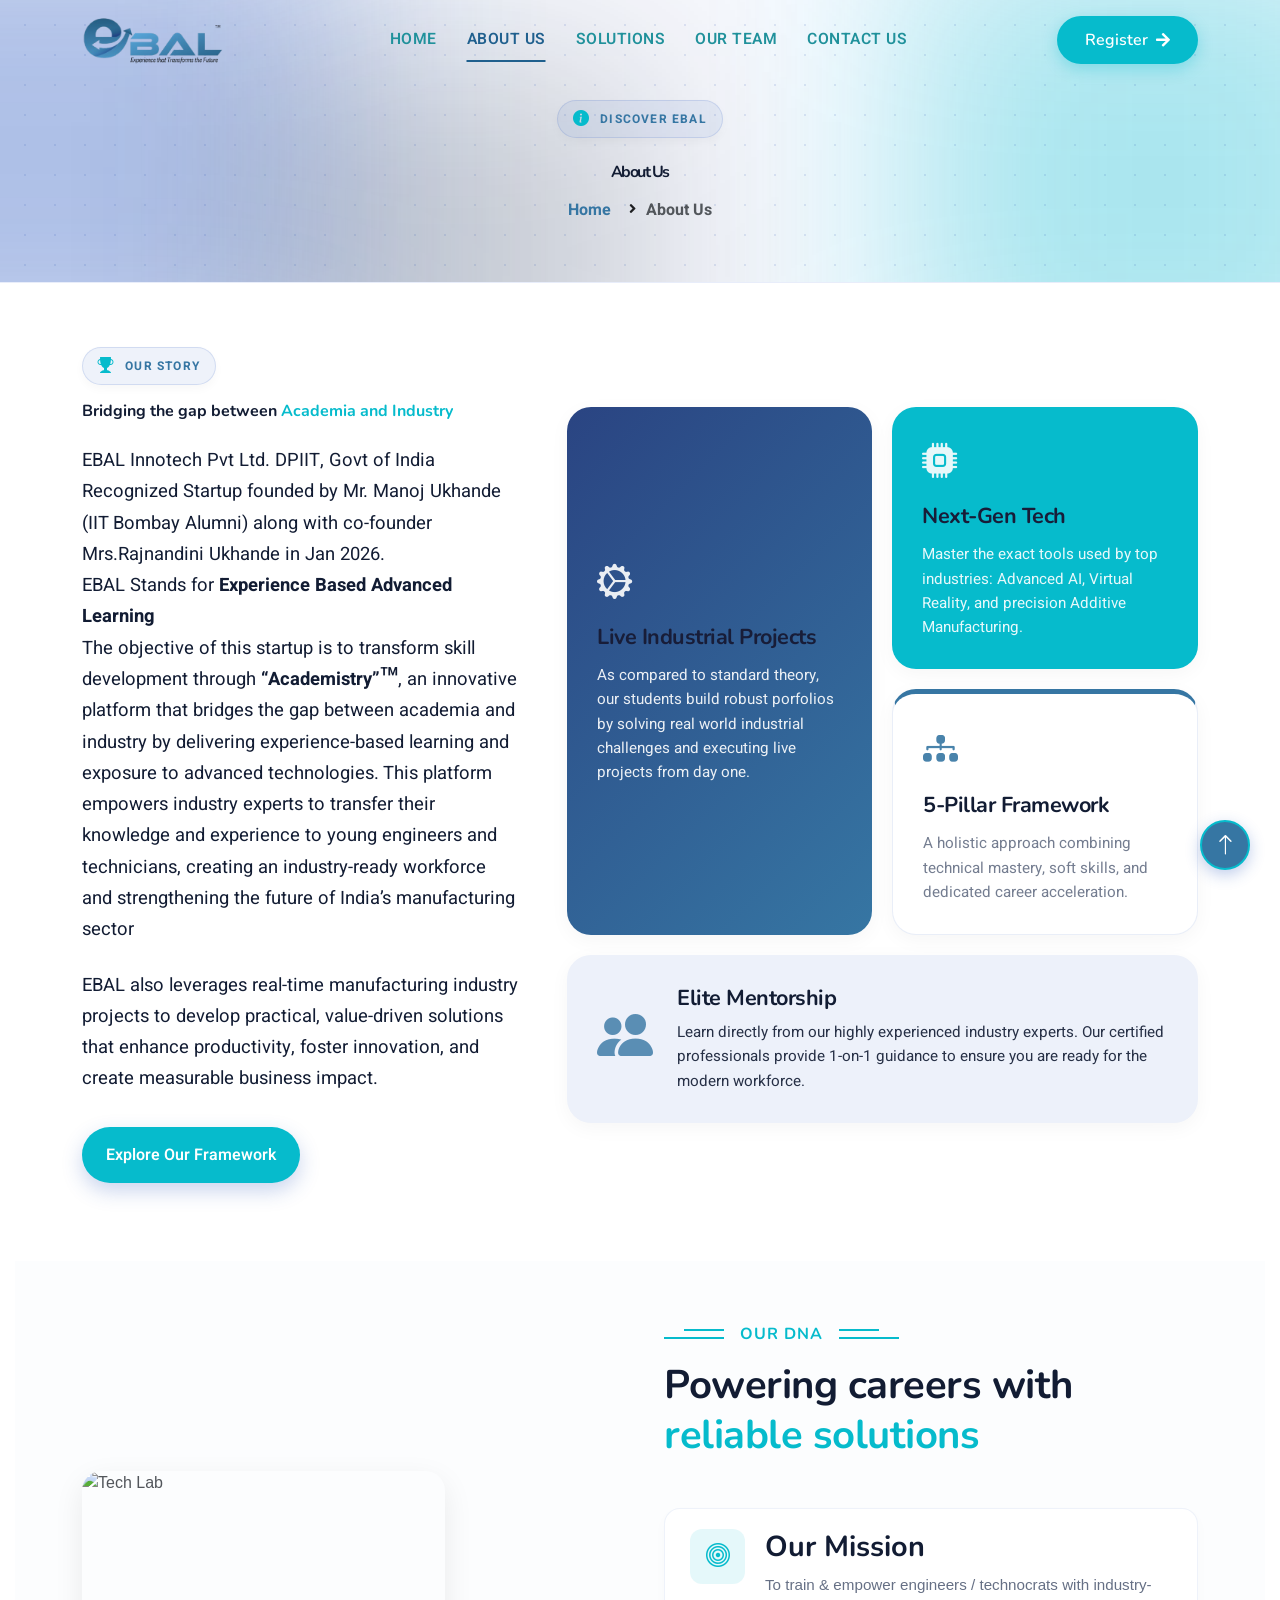
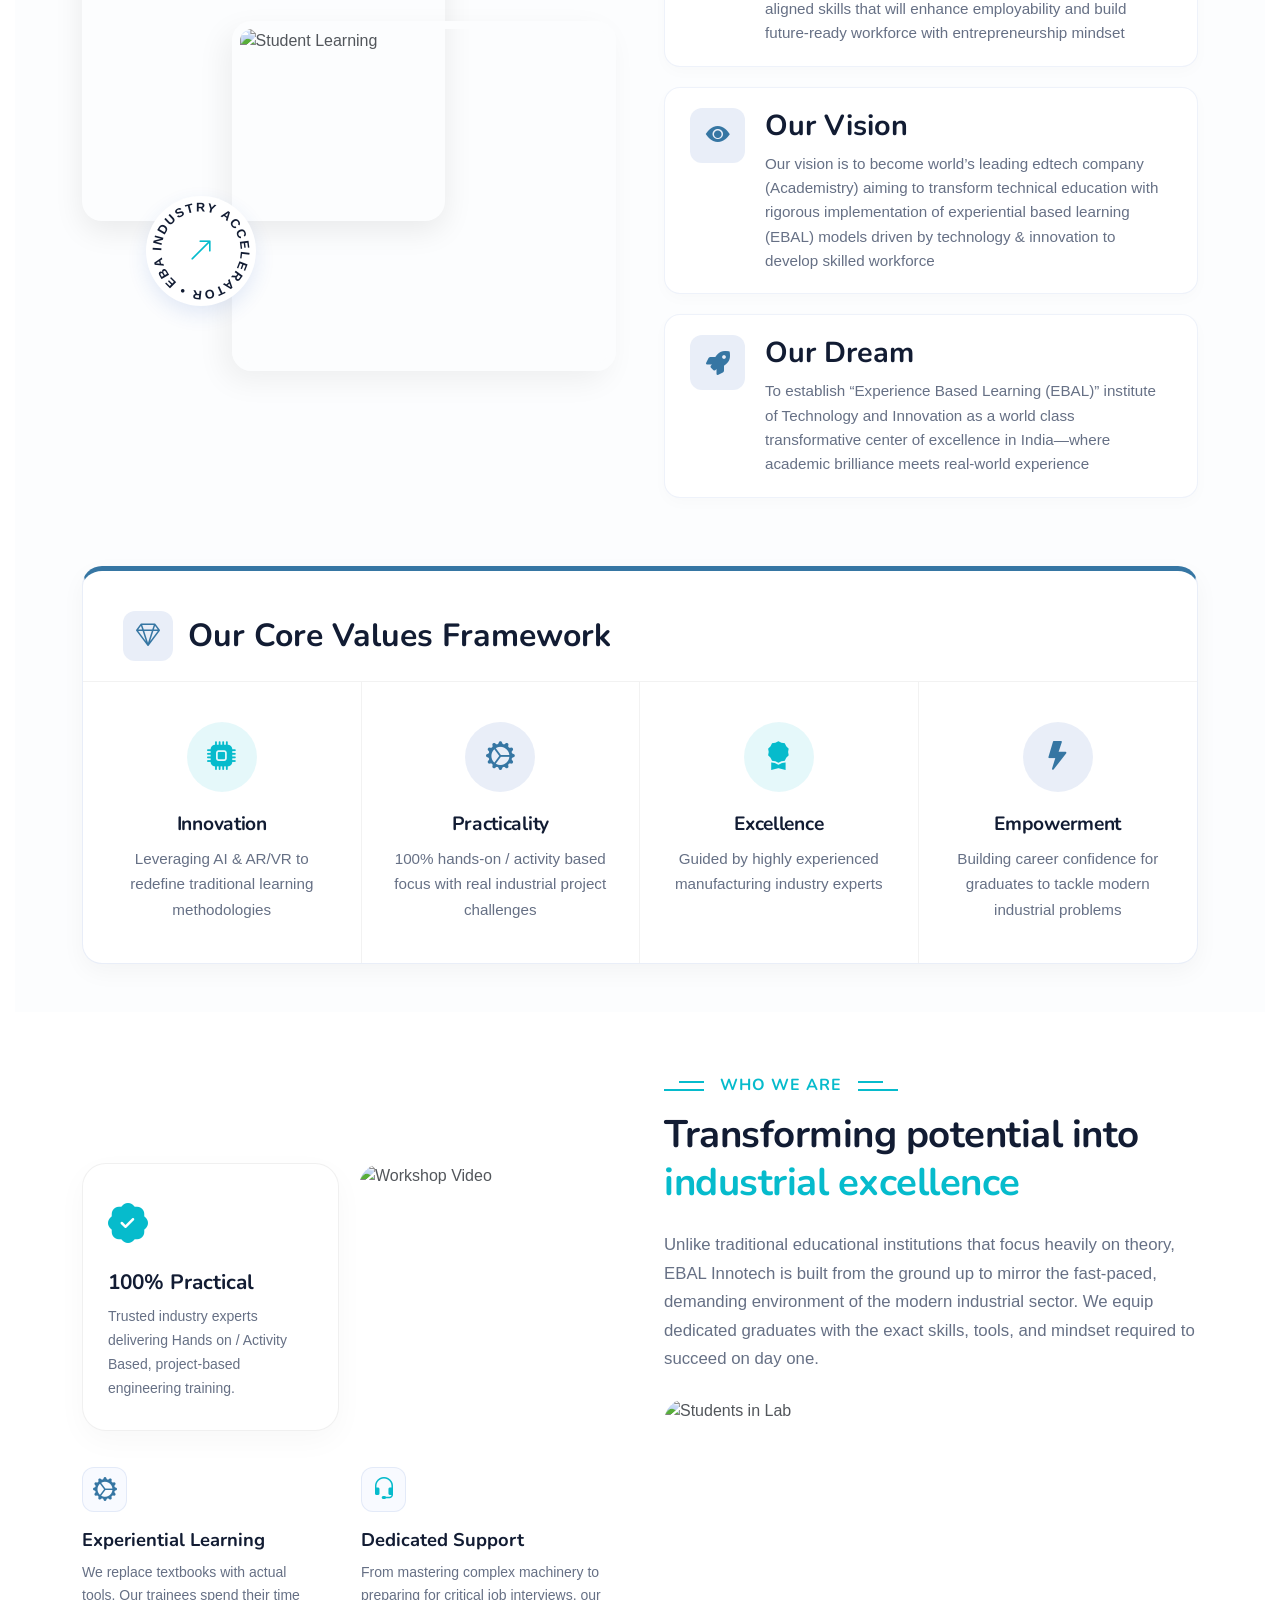
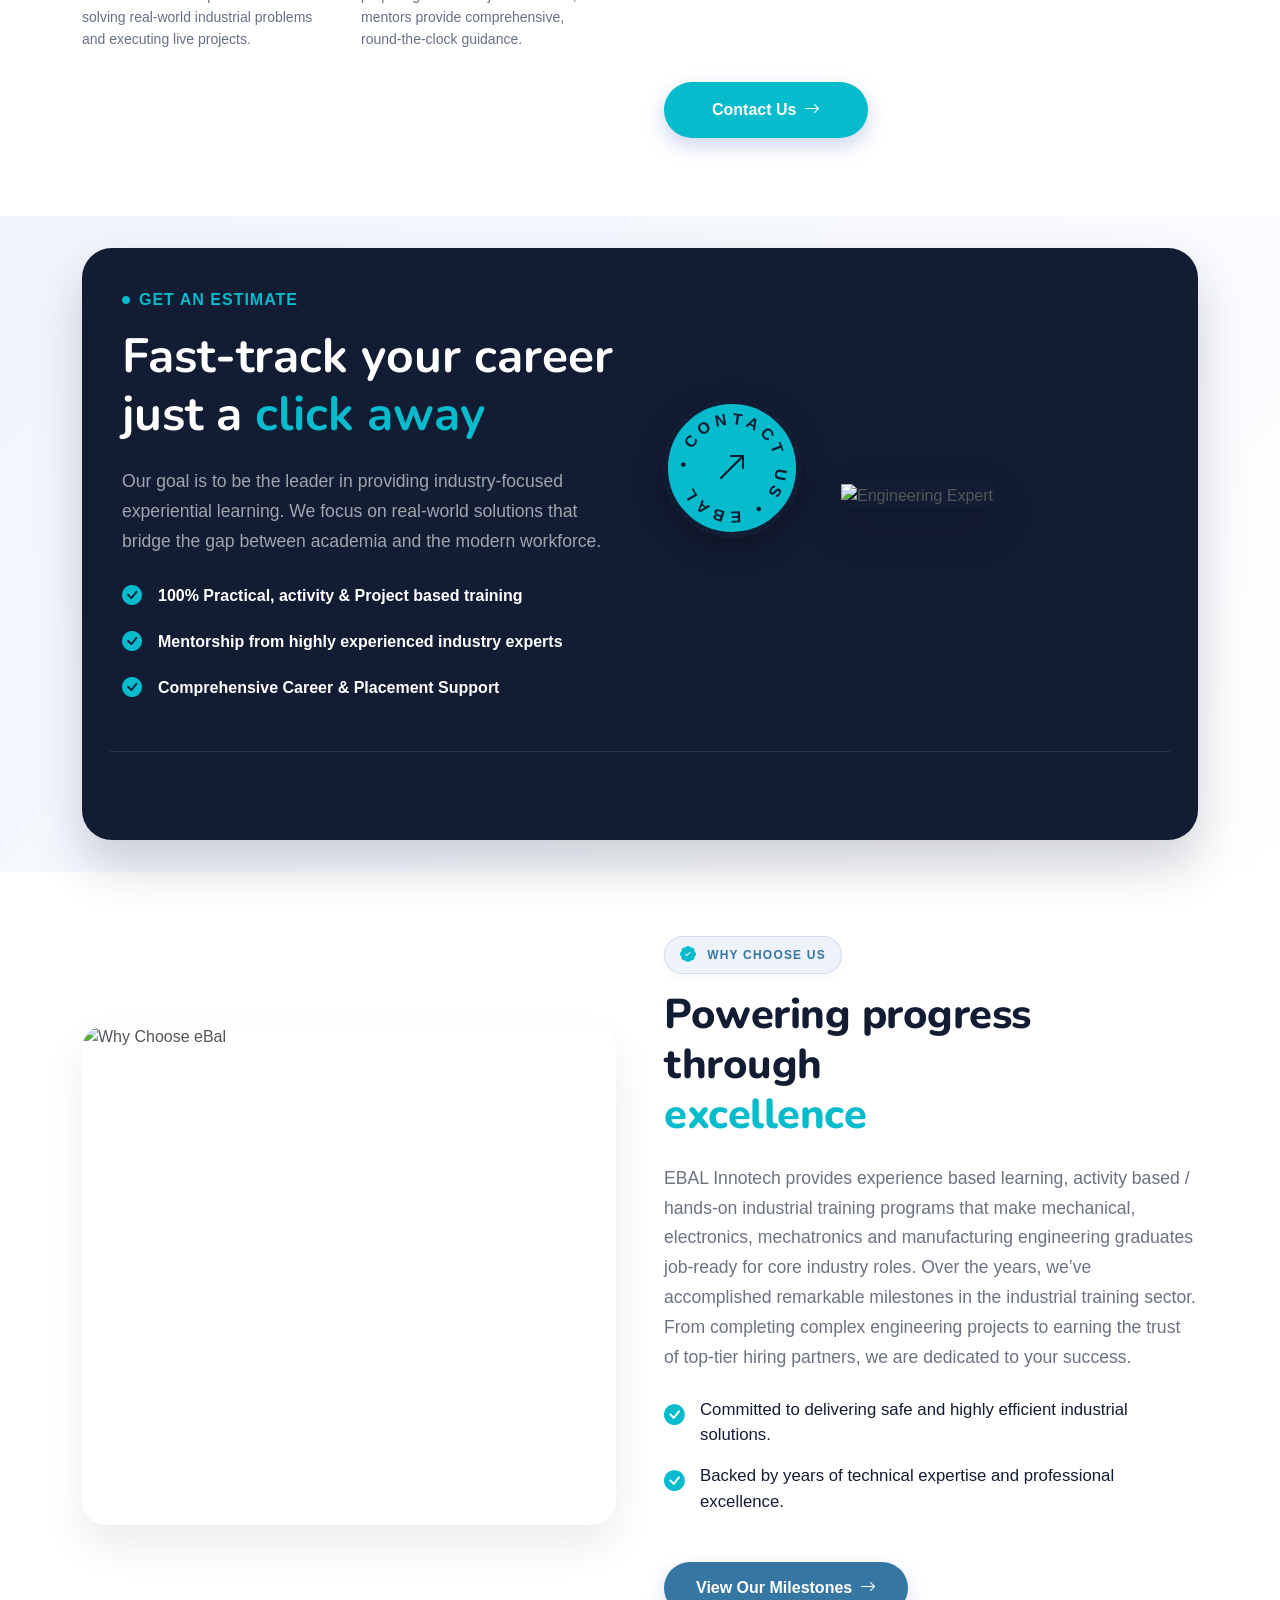
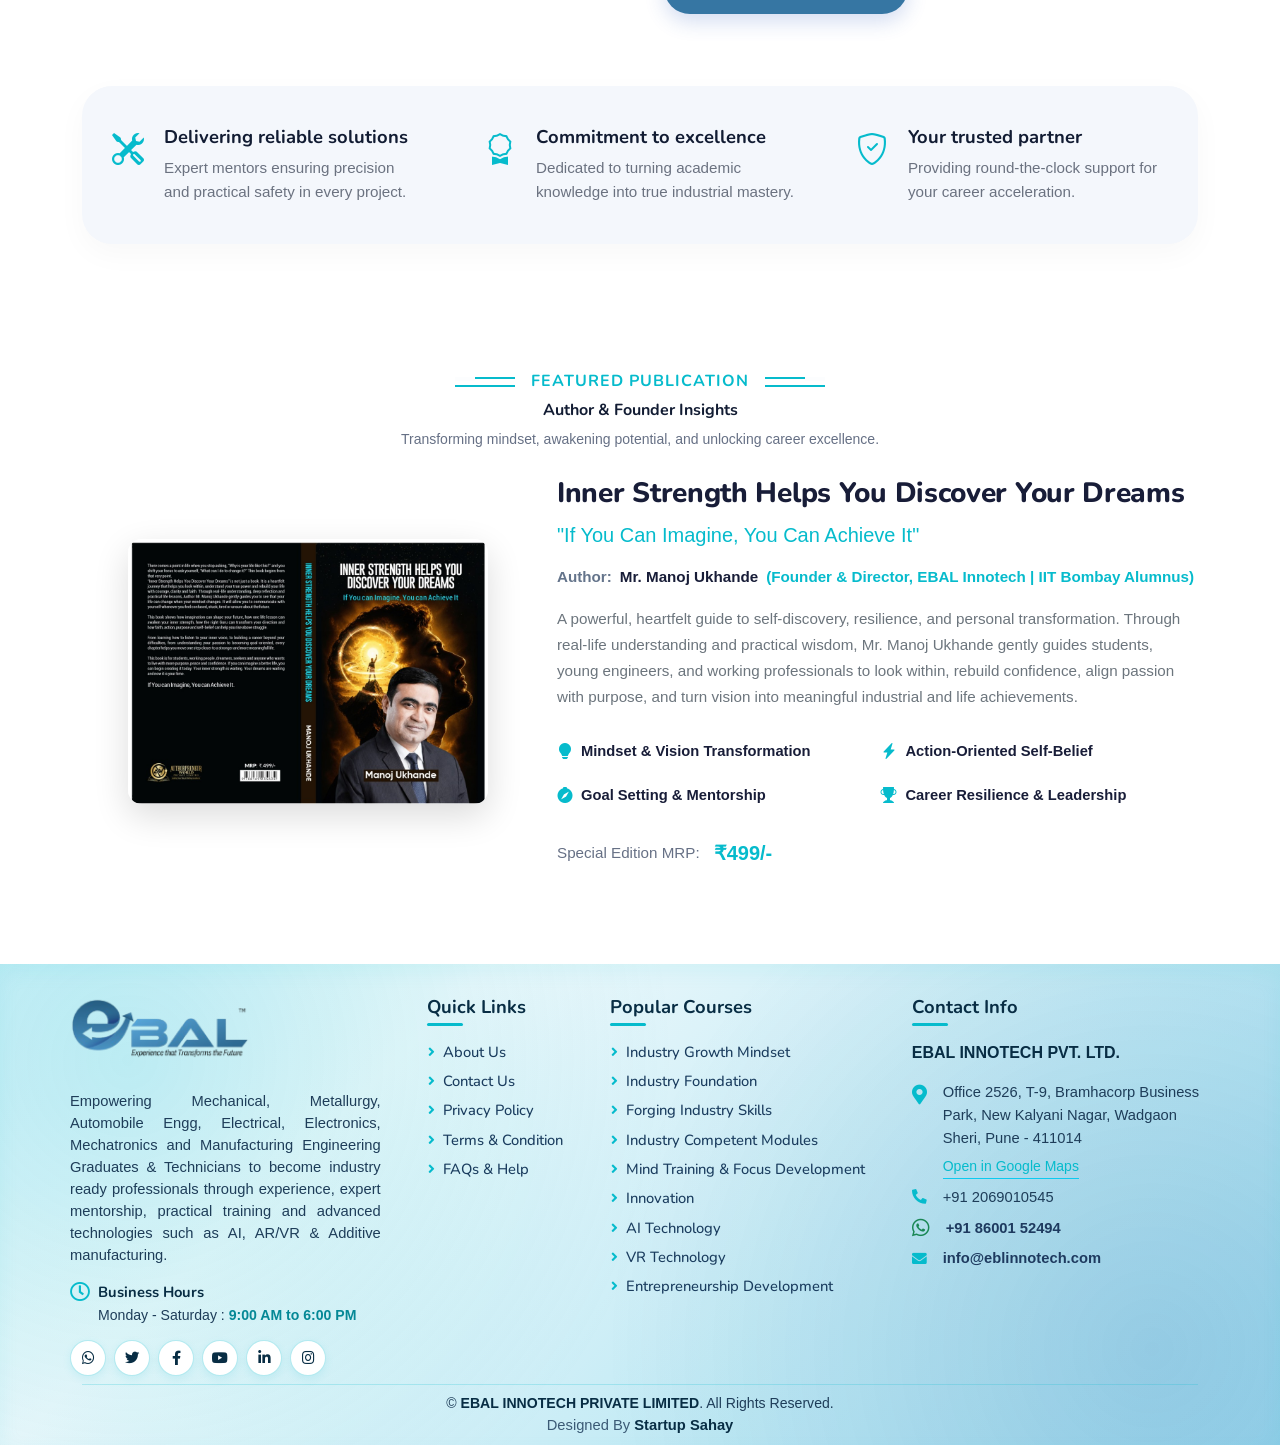
==== commit 338f2329: "Update about.html" ====
--- a/about.html
+++ b/about.html
@@ -1300,13 +1300,15 @@
 
           <div class="col-lg-3 col-md-6 col-links-2">
             <h5 class="text-white mb-3 footer-heading">Popular Courses</h5>
-            <a class="btn btn-link" href="solution">Industry foundation </a>
-            <a class="btn btn-link" href="solution">Mind training</a>
-            <a class="btn btn-link" href="solution">Entrepreneurship development </a>
+            <a class="btn btn-link" href="solution">Industry Growth Mindset</a>
+            <a class="btn btn-link" href="solution">Industry Foundation</a>
+            <a class="btn btn-link" href="solution">Forging Industry Skills</a>
             <a class="btn btn-link" href="solution">Industry competent modules</a>
+            <a class="btn btn-link" href="solution">Mind Training & Focus development</a>
             <a class="btn btn-link" href="solution">Innovation</a>
-            <a class="btn btn-link" href="solution">AI Technology</a>
+            <a class="btn btn-link" href="solution">AI technology</a>
             <a class="btn btn-link" href="solution">VR Technology</a>
+            <a class="btn btn-link" href="solution">Entrepreneurship Development</a>
           </div>
 
           <div class="col-lg-3 col-md-6 col-contact">
